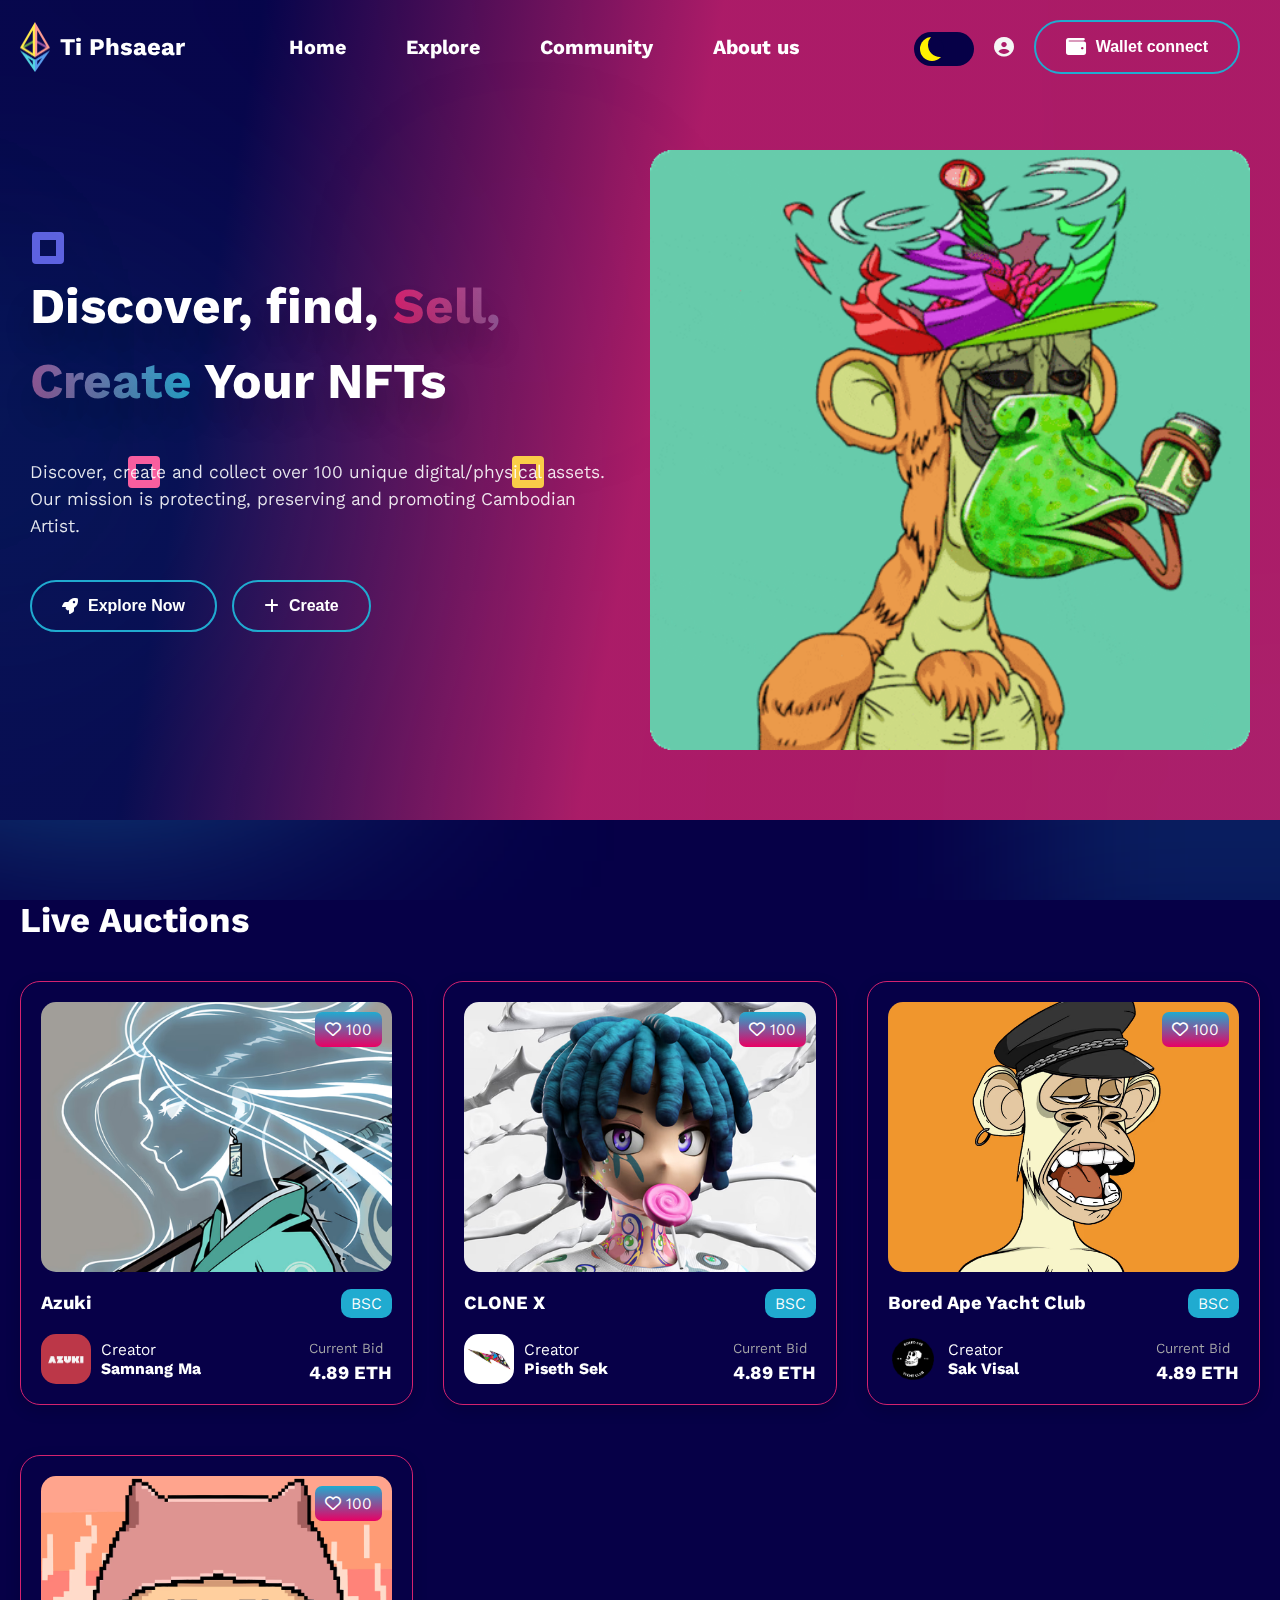
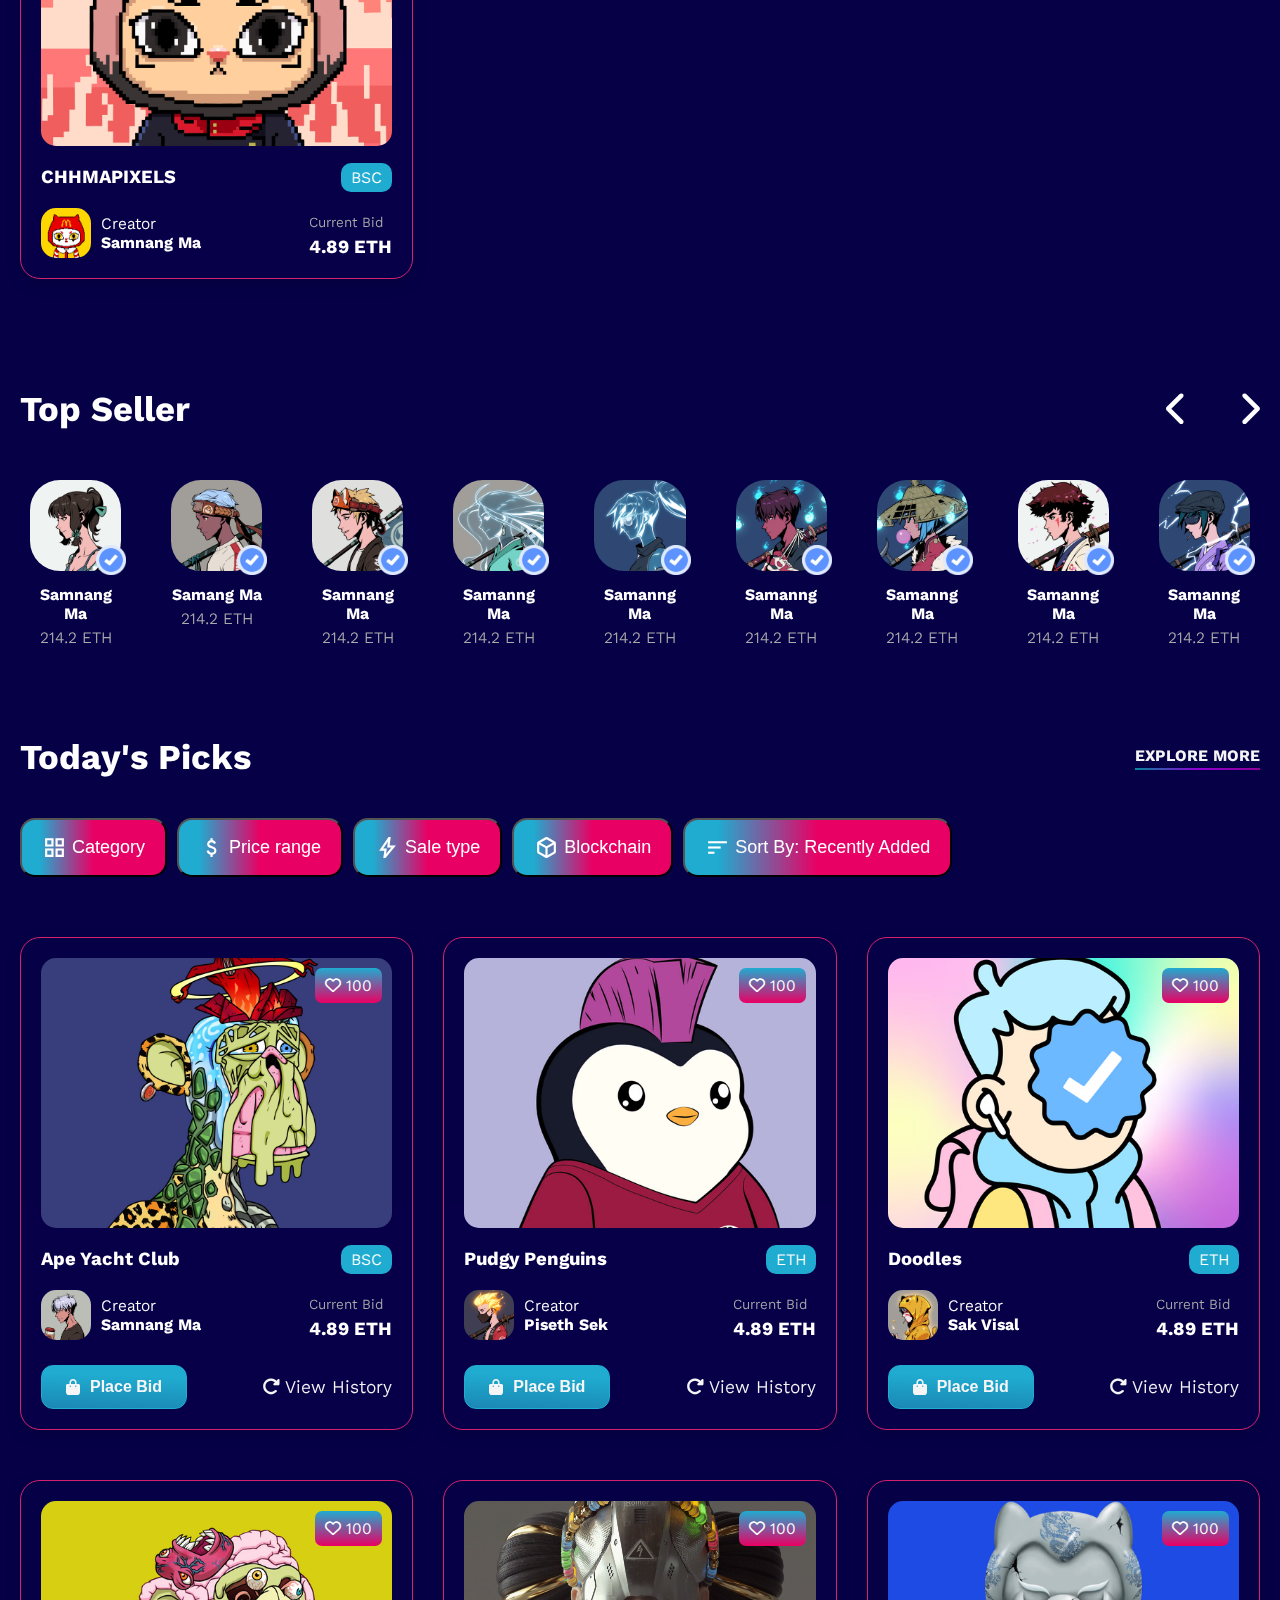
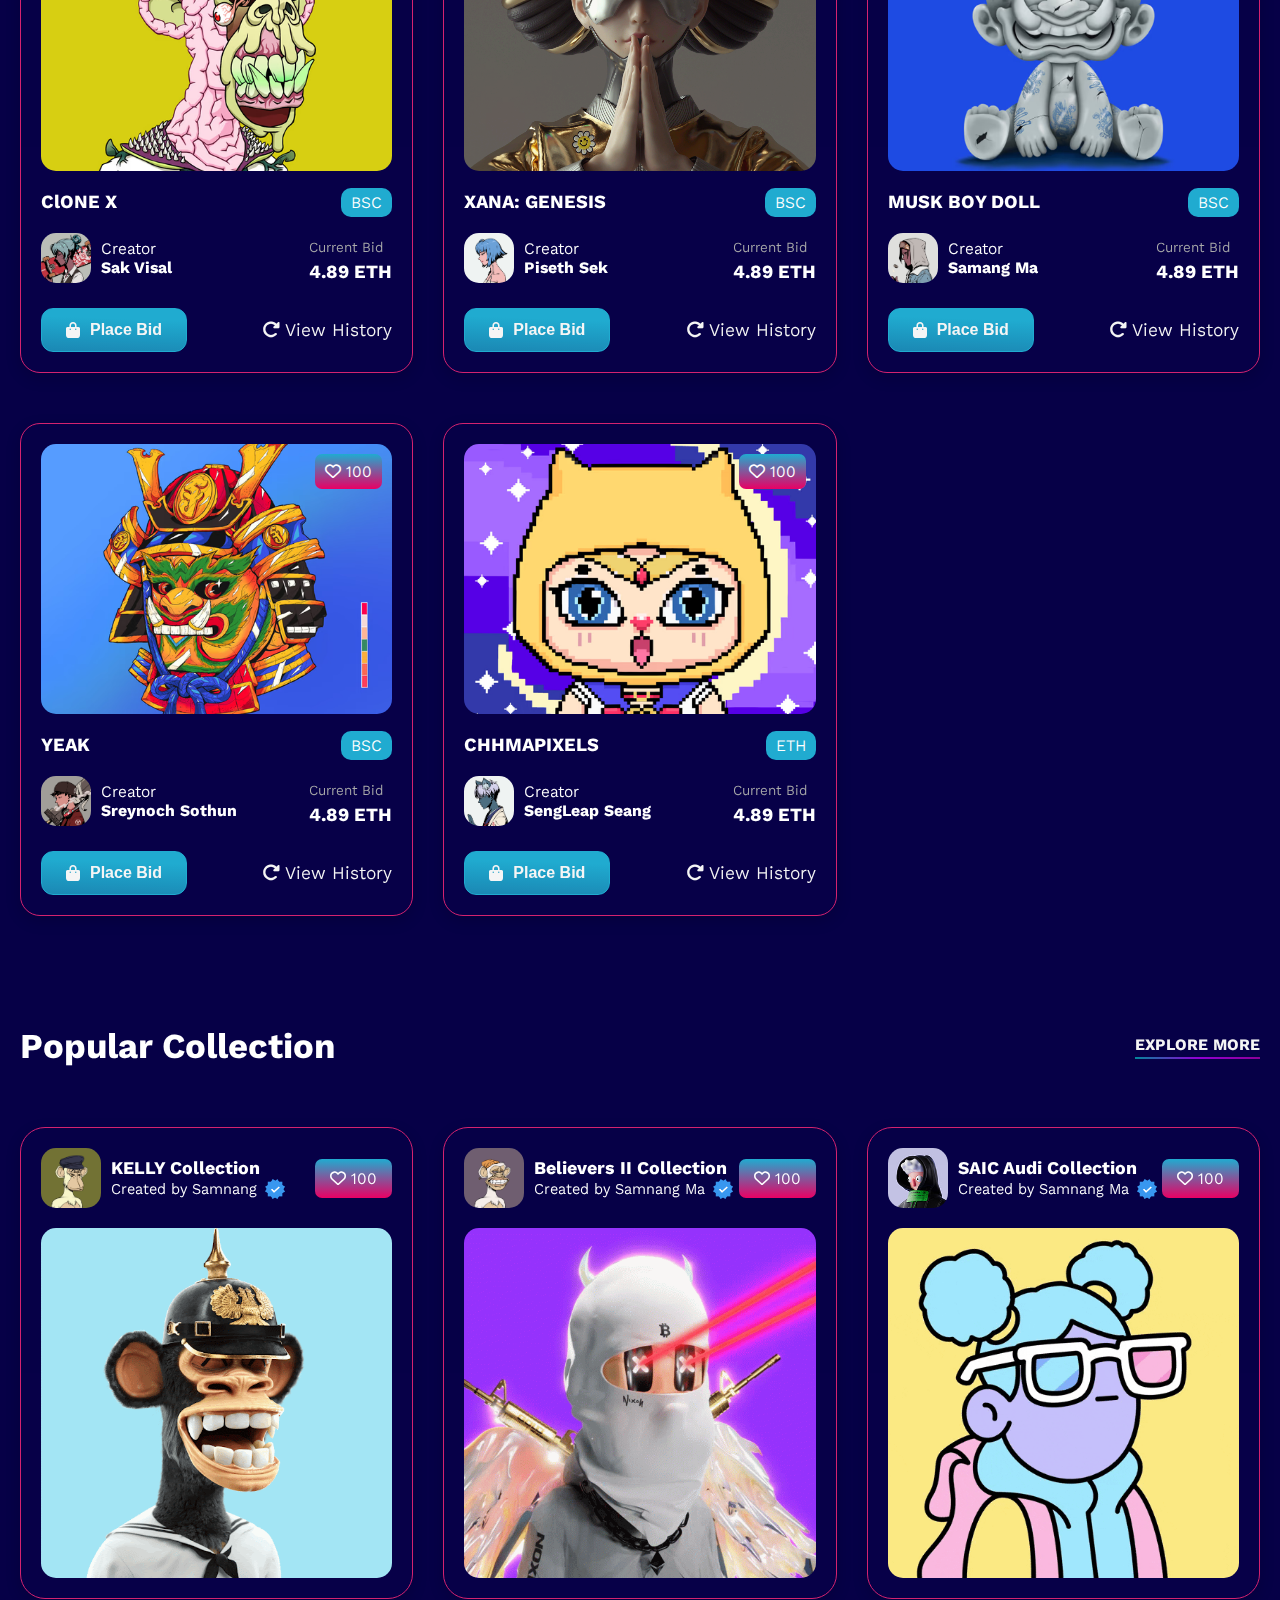
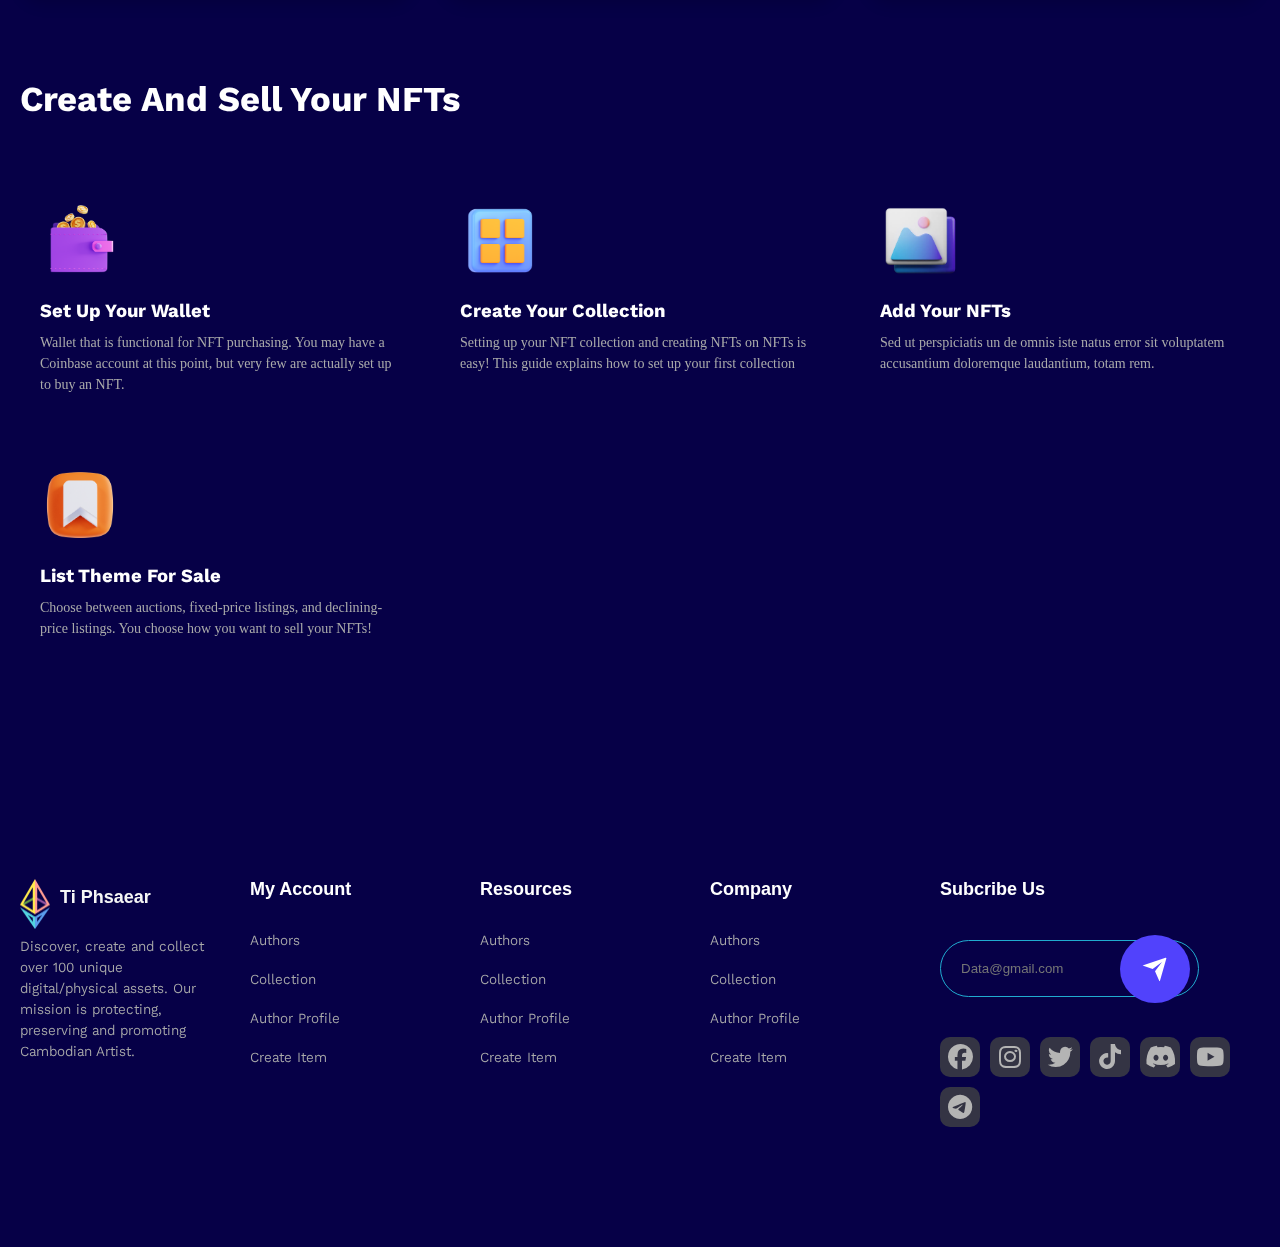
==== index.html @ 05d369ea "Final deploy" ====
<!DOCTYPE html>
<html lang="en">
<head>
   <meta charset="UTF-8">
   <meta http-equiv="X-UA-Compatible" content="IE=edge">
   <meta name="viewport" content="width=device-width, initial-scale=1.0">
   <title>NFT Marketplace collection</title>
   <link rel="stylesheet" href="style.css">
   <link rel="stylesheet" href="https://cdnjs.cloudflare.com/ajax/libs/font-awesome/6.3.0/css/all.min.css">
   <!-- Google icon -->
   <link rel="stylesheet" href="https://fonts.googleapis.com/css2?family=Material+Symbols+Outlined:opsz,wght,FILL,GRAD@20..48,100..700,0..1,-50..200" />
   <link href="https://fonts.googleapis.com/css2?family=Kantumruy+Pro:wght@100;300;400;500;600;700&family=Noto+Serif+Khmer:wght@500;700;800;900&display=swap" rel="stylesheet">
   <!-- !background -->
   <div class="background" id="background">
      <div class="circle"></div>
   </div>

   <!-- !Popup Modal -->
   <div class="modal-bg"></div>
   <div class="modal">
      <form class="form">
         <div class="modal-close">
            <i class="fa-solid fa-xmark"></i>
         </div>
         <span class="form-title">You really like the project</span>
         <span class="sub mb">Register to get full access now </span>
         <input id="file" type="file">
         <input type="text" class="input" placeholder="username">
         <input type="email" class="input" placeholder="email">
         <input type="password" class="input" placeholder="password"> 
         <span  span class="sub">Already have an account ? <a href="./login.html">Sign in</a></span>
         <button class="register-btn">Register</button>
      </form>
   </div>
   <!-- !Profile modal -->
   <div class="modal-bg"></div>
   <div class="profile-modal">
      <div class="p-modal">
         <div class="profile-left">
            <div class="feature-profile">
               <img class="p-modal-img" src="./images/avt-20.jpg" alt="avatar">
            </div>
            <div class="info-profile">
               <p class="profile-title">Author Profile</p>
               <h1>Visal sak</h1>
               <p>Lorem ipsum dolor sit amet consectetur adipisicing elit. Consequatur tempore suscipit rerum similique maiores necessitatibus porro inventore magni culpa voluptatem?</p>
            </div>
         </div>
         <div class="profile-right">
            <button style="padding: 10px 20px; text-align: center; border: 2px solid #aaa; color: #fff; background: transparent; border-radius: 50px;">Follow</button>

            <div class="social-icon">
               <a href="#"><i class="fa-brands fa-facebook"></i></a>
               <a href="#"><i class="fa-brands fa-instagram"></i></a>
               <a href="#"><i class="fa-brands fa-twitter"></i></a>
            </div>
         </div>
      </div>
   </div>
   <!-- Header -->
   <header>
      <div class="navbar">
         <div class="logo">
            <img src="./images/logo.png" alt="">
            <h2>Ti Phsaear</h2>
         </div>

         <ul class="nav-list">
            <li><a href="#">Home</a></li>
            <li><a href="./explore.html">Explore</a></li>
            <li><a href="#">Community</a></li>
            <li><a href="./about/about.html">About us</a></li>
         </ul>

         <div class="nav-right">
            <div class="theme-mode">
               <label class="switch">
                  <input type="checkbox" id="mode">
                  <span class="toggle-slide"></span>
              </label>
            </div>
            <a href="./login.html"><i class="fa-solid fa-circle-user fa-3x"></i></a>
            <!-- <i class="fa-solid fa-circle-user fa-3x"><a href="./login.html"></a></i> -->
            <button onclick="window.location.href = 'wallet connect/walletconnect.html';" class="btn"><i class="fa-solid fa-wallet"></i><span>Wallet connect</span></button>
            
            <div class="mobile-btn">
               <div class="bar"></div>
            </div>
         </div>
      </div>
   </header>
   <!-- Main-header -->
   <div class="main-bg">
      <div class="main-header">
         <div class="header-content">
            <h2>Discover, find, <span>Sell, Create </span> Your NFTs</h2>
            <p>Discover, create and collect over 100 unique digital/physical assets. Our mission is protecting, preserving and promoting Cambodian Artist.</p>
            <h2></h2>
            <div class="cta">
               <a href="./explore.html"><button class="btn header-btn"><i class="fa-solid fa-rocket"></i>Explore Now</button></a>
               <button class="btn header-btn"><i class="fa-solid fa-plus"></i>Create</button>
            </div>
         </div>
         <div class="header-image">
             <!-- <img class="slider-img" src="./img/digital.jpg" alt="khmer art">   -->
             <img class="slider-img" src="./images/Bored.gif" alt="khmer art">  
         </div>

         <div class="floating-bg" style="width: 100%; height: 60vh; position: absolute; top: 200px; z-index: -1; right: 0;">
            <div class="floating square purple" style="top: 2rem; left: 2rem;"></div>
            <div class="floating square pink" style="top: 4rem; right: 24rem;"></div>
            <div class="floating square orange" style="top: 16rem; left: 32rem;"></div>
            <div class="floating square purple" style="bottom: 4rem; right: 2rem;"></div>
            <div class="floating square pink" style="top: 16rem; left: 8rem;"></div>
            <div class="floating square pink" style="top: 4rem; right: 24rem;"></div>
            <div class="floating circle purple" style="top: 12rem; right: 2rem;"></div>
            <div class="floating circle orange" style="top: 8rem; right: 8rem;"></div>
            <div class="floating circle purple" style="top: 8rem; right: 40rem;"></div>
            <div class="floating circle orange" style="top: 4rem; left: 32rem;"></div>
          </div>
      </div>
   </div>

   <div class="container">
      <!-- Hero 1 -->
      <h2 class="title">Live Auctions</h2>
      <section class="card-container slider">
         <div class="card" >
            <div class="card-image">
               <img src="./img/13-img.jpg" alt="">
               <div class="heart-icon">
                  <i class="fa-regular fa-heart"></i>
                  100
               </div>
               <div class="bid">
                  <a class="place-bid">
                     <i class="fa-solid fa-bag-shopping"></i>
                     Place Bid
                  </a>
               </div>
            </div>

            <div class="card-info">
               <div class="card-name">
                  <h3>Azuki</h3>
                  <div class="tag">BSC</div>
               </div>
            </div>

            <div class="card-profile">
               <div class="profile">
                  <div class="p-image">
                     <img src="./img/Azuki.jpg" alt="">
                  </div>
                  <div class="p-name">
                     <p>Creator</p>
                     <h4>Samnang Ma</h4>
                  </div>
               </div>

               <div class="price">
                  <p class="p">Current Bid</p>
                  <h3>4.89 ETH</h3>
               </div>
            </div>
         </div>

         <div class="card">
            <div class="card-image">
               <img src="./img/CLONE1.jpg" alt="">
               <div class="heart-icon">
                        <i class="fa-regular fa-heart"></i>
                  100
               </div>
               <div class="bid">
                  <a class="place-bid">
                     <i class="fa-solid fa-bag-shopping"></i>
                     Place Bid
                  </a>
               </div>
            </div>

            <div class="card-info">
               <div class="card-name">
                  <h3>CLONE X</h3>
                  <div class="tag">BSC</div>
               </div>
            </div>

            <div class="card-profile">
               <div class="profile">
                  <div class="p-image">
                    <img src="./img/CLONE.jpg" alt="">
                  </div>
                  <div class="p-name">
                     <p>Creator</p>
                     <h4>Piseth Sek</h4>
                  </div>
               </div>

               <div class="price">
                  <p class="p">Current Bid</p>
                  <h3>4.89 ETH</h3>
               </div>
            </div>
         </div>

         <div class="card">
            <div class="card-image">
               <img src="./img/BORED1.jpg" alt="">
               <div class="heart-icon">
                        <i class="fa-regular fa-heart"></i>
                  100
               </div>
               <div class="bid">
                  <a class="place-bid">
                     <i class="fa-solid fa-bag-shopping"></i>
                     Place Bid
                  </a>
               </div>
            </div>

            <div class="card-info">
               <div class="card-name">
                  <h3>Bored Ape Yacht Club</h3>
                  <div class="tag">BSC</div>
               </div>
            </div>

            <div class="card-profile">
               <div class="profile">
                  <div class="p-image">
                     <img src="./img/BORED.jpg" alt="">
                  </div>
                  <div class="p-name">
                     <p>Creator</p>
                     <h4>Sak Visal</h4>
                  </div>
               </div>

               <div class="price">
                  <p class="p">Current Bid</p>
                  <h3>4.89 ETH</h3>
               </div>
            </div>
         </div>

         <div class="card">
            <div class="card-image">
               <img src="./img/3-k1.jpg" alt="">
               <div class="heart-icon">
                        <i class="fa-regular fa-heart"></i>
                  100
               </div>
               <div class="bid">
                  <a class="place-bid">
                     <i class="fa-solid fa-bag-shopping"></i>
                     Place Bid
                  </a>
               </div>
            </div>

            <div class="card-info">
               <div class="card-name">
                  <h3>CHHMAPIXELS</h3>
                  <div class="tag">BSC</div>
               </div>
            </div>

            <div class="card-profile">
               <div class="profile">
                  <div class="p-image">
                     <img src="./img/2-k1.jpg" alt="">
                  </div>
                  <div class="p-name">
                     <p>Creator</p>
                     <h4>Samnang Ma</h4>
                  </div>
               </div>

               <div class="price">
                  <p class="p">Current Bid</p>
                  <h3>4.89 ETH</h3>
               </div>
            </div>
         </div>
      </section>

      <!-- Hero 2 -->
      <h2 class="title" style="display: flex; justify-content: space-between; align-items: center;">Top Seller
         <div class="arrow-icon" style="display: flex; gap: 50px;">
            <i class="fa-solid fa-chevron-left" style="cursor: pointer;"></i>
            <i class="fa-solid fa-chevron-right" style="cursor: pointer;"></i>
         </div>
      </h2>

      <section class="hero-2">
         <div class="swipe-wrapper">
            <div class="box">
               <div class="box-image">
                  <img class="profile-image" src="./img/10-img.jpg" alt="">
                  <img class="verify" src="./images/verify-icon.png" alt="">
               </div>
               <h2>Samnang Ma</h2>
               <p>214.2 ETH</p>
            </div>
            <div class="box">
               <div class="box-image">
                  <img class="profile-image" src="./img/11-img.jpg" alt="">
                  <img class="verify" src="./images/verify-icon.png" alt="">
               </div>
               <h2>Samang Ma</h2>
               <p>214.2 ETH</p>
            </div>
            <div class="box">
               <div class="box-image">
                  <img class="profile-image" src="./img/12-img.jpg" alt="">
                  <img class="verify" src="./images/verify-icon.png" alt="">
               </div>
               <h2>Samnang Ma</h2>
               <p>214.2 ETH</p>
            </div>
            <div class="box">
               <div class="box-image">
                  <img class="profile-image" src="./img/13-img.jpg" alt="">
                  <img class="verify" src="./images/verify-icon.png" alt="">
               </div>
               <h2>Samanng Ma</h2>
               <p>214.2 ETH</p>
            </div>
            <div class="box">
               <div class="box-image">
                  <img class="profile-image" src="./img/14-img.jpg" alt="">
                  <img class="verify" src="./images/verify-icon.png" alt="">
               </div>
               <h2>Samanng Ma</h2>
               <p>214.2 ETH</p>
            </div>
            <div class="box">
               <div class="box-image">
                  <img class="profile-image" src="./img/15-img.jpg" alt="">
                  <img class="verify" src="./images/verify-icon.png" alt="">
               </div>
               <h2>Samanng Ma</h2>
               <p>214.2 ETH</p>
            </div>
            <div class="box">
               <div class="box-image">
                  <img class="profile-image" src="./img/16-img.jpg" alt="">
                  <img class="verify" src="./images/verify-icon.png" alt="">
               </div>
               <h2>Samanng Ma</h2>
               <p>214.2 ETH</p>
            </div>
            <div class="box">
               <div class="box-image">
                  <img class="profile-image" src="./img/17-img.jpg" alt="">
                  <img class="verify" src="./images/verify-icon.png" alt="">
               </div>
               <h2>Samanng Ma</h2>
               <p>214.2 ETH</p>
            </div>
            <div class="box">
               <div class="box-image">
                  <img class="profile-image" src="./img/18-img.jpg" alt="">
                  <img class="verify" src="./images/verify-icon.png" alt="">
               </div>
               <h2>Samanng Ma</h2>
               <p>214.2 ETH</p>
            </div>
         </div>
      </section>

      <h2 class="title" style="display: flex; justify-content: space-between; align-items: center;">Today's Picks
         <a href="./explore.html">Explore more</a>
      </h2>

      <section class="section-3">
         <div class="menu-bar">
            <div class="soft">
               <button class="outline-btn">
                  <span class="material-symbols-outlined">grid_view</span>Category
               </button>
               <button class="outline-btn">
                  <span class="material-symbols-outlined">
                     attach_money
                  </span>Price range
               </button>
               <button class="outline-btn">
                  <span class="material-symbols-outlined">
                     bolt
                  </span>Sale type
               </button>
               <button class="outline-btn">
                  <span class="material-symbols-outlined">
                     deployed_code
                  </span>Blockchain
               </button>
               <button class="outline-btn">
                  <span class="material-symbols-outlined">
                     sort
                  </span>Sort By: Recently Added
               </button>
            </div>
         </div>
      </section>

      <!-- Hero 3 -->
      <div class="card-container">
         <div class="card" onclick="window.location='./detials/details.html'">
            <div class="card-image">
               <img src="./img/1-mk.jpg" alt="">
               <div class="heart-icon">
                  <i class="fa-regular fa-heart"></i>
                  100
               </div>
            </div>
            <div class="card-info">
               <div class="card-name">
                  <h3>Ape Yacht Club</h3>
                  <div class="tag">BSC</div>
               </div>
            </div>
            <div class="card-profile">
               <div class="profile">
                  <div class="p-image">
                     <img src="./img/8-img.jpg" alt="">
                  </div>
                  <div class="p-name">
                     <p>Creator</p>
                     <h4>Samnang Ma</h4>
                  </div>
               </div>
               <div class="price">
                  <p class="p">Current Bid</p>
                  <h3>4.89 ETH</h3>
               </div>
            </div>
            <div class="card-bottom">
               <button class="btn card-btn">
                  <i class="fa-solid fa-bag-shopping"></i>
                  Place Bid
               </button>
               <a href="#" class="history-reload"><i class="fa-solid fa-rotate-right"></i>View History</a>
            </div>
         </div></a>

         <div class="card">
            <div class="card-image" onclick="window.location='./detials/details.html'">
               <img src="./img/1-pg.jpg" alt="">
               <div class="heart-icon">
                        <i class="fa-regular fa-heart"></i>
                  100
               </div>
            </div>
            <div class="card-info">
               <div class="card-name">
                  <h3>Pudgy Penguins</h3>
                  <div class="tag">ETH</div>
               </div>
            </div>
            <div class="card-profile">
               <div class="profile">
                  <div class="p-image">
                     <img src="./img/7-img.jpg" alt="">
                  </div>
                  <div class="p-name">
                     <p>Creator</p>
                     <h4>Piseth Sek</h4>
                  </div>
               </div>
               <div class="price">
                  <p class="p">Current Bid</p>
                  <h3>4.89 ETH</h3>
               </div>
            </div>
            <div class="card-bottom">
               <button class="btn card-btn">
                  <i class="fa-solid fa-bag-shopping"></i>
                  Place Bid
               </button>
               <a href="#" class="history-reload"><i class="fa-solid fa-rotate-right"></i>View History</a>
            </div>
         </div>
         
         <div class="card">
            <div class="card-image" onclick="window.location='./detials/details.html'">
               <img src="./img/1-dd.jpg" alt="">
               <div class="heart-icon">
                        <i class="fa-regular fa-heart"></i>
                  100
               </div>
            </div>
            <div class="card-info">
               <div class="card-name">
                  <h3>Doodles</h3>
                  <div class="tag">ETH</div>
               </div>
            </div>
            <div class="card-profile">
               <div class="profile">
                  <div class="p-image">
                     <img src="./img/6-im.jpg" alt="">
                  </div>
                  <div class="p-name">
                     <p>Creator</p>
                     <h4>Sak Visal</h4>
                  </div>
               </div>
               <div class="price">
                  <p class="p">Current Bid</p>
                  <h3>4.89 ETH</h3>
               </div>
            </div>
            <div class="card-bottom">
               <button class="btn card-btn">
                  <i class="fa-solid fa-bag-shopping"></i>
                  Place Bid
               </button>
               <a href="#" class="history-reload"><i class="fa-solid fa-rotate-right"></i>View History</a>
            </div>
         </div>
         <div class="card">
            <div class="card-image" onclick="window.location='./detials/details.html'">
               <img src="./img/nk.webp" alt="">
               <div class="heart-icon">
                        <i class="fa-regular fa-heart"></i>
                  100
               </div>
            </div>
            <div class="card-info">
               <div class="card-name">
                  <h3>ClONE X</h3>
                  <div class="tag">BSC</div>
               </div>
            </div>
            <div class="card-profile">
               <div class="profile">
                  <div class="p-image">
                     <img src="./img/5-img.jpg" alt="">
                  </div>
                  <div class="p-name">
                     <p>Creator</p>
                     <h4>Sak Visal</h4>
                  </div>
               </div>
               <div class="price">
                  <p class="p">Current Bid</p>
                  <h3>4.89 ETH</h3>
               </div>
            </div>
            <div class="card-bottom">
               <button class="btn card-btn">
                  <i class="fa-solid fa-bag-shopping"></i>
                  Place Bid
               </button>
               <a href="#" class="history-reload"><i class="fa-solid fa-rotate-right"></i>View History</a>
            </div>
         </div>
         <div class="card">
            <div class="card-image" onclick="window.location='./detials/details.html'">
               <img src="./img/1-ca.png" alt="">
               <div class="heart-icon">
                        <i class="fa-regular fa-heart"></i>
                  100
               </div>
            </div>
            <div class="card-info">
               <div class="card-name">
                  <h3>XANA: GENESIS</h3>
                  <div class="tag">BSC</div>
               </div>
            </div>
            <div class="card-profile">
               <div class="profile">
                  <div class="p-image">
                     <img src="./img/3-img.jpg" alt="">
                  </div>
                  <div class="p-name">
                     <p>Creator</p>
                     <h4>Piseth Sek</h4>
                  </div>
               </div>
               <div class="price">
                  <p class="p">Current Bid</p>
                  <h3>4.89 ETH</h3>
               </div>
            </div>
            <div class="card-bottom">
               <button class="btn card-btn">
                  <i class="fa-solid fa-bag-shopping"></i>
                  Place Bid
               </button>
               <a href="#" class="history-reload"><i class="fa-solid fa-rotate-right"></i>View History</a>
            </div>
         </div>
         <div class="card">
            <div class="card-image" onclick="window.location='./detials/details.html'">
               <img src="./img/1-k1.jpg" alt="">
               <div class="heart-icon">
                        <i class="fa-regular fa-heart"></i>
                  100
               </div>
            </div>
            <div class="card-info">
               <div class="card-name">
                  <h3>MUSK BOY DOLL</h3>
                  <div class="tag">BSC</div>
               </div>
            </div>
            <div class="card-profile">
               <div class="profile">
                  <div class="p-image">
                     <img src="./img/1-img.png" alt="">
                  </div>
                  <div class="p-name">
                     <p>Creator</p>
                     <h4>Samang Ma</h4>
                  </div>
               </div>
               <div class="price">
                  <p class="p">Current Bid</p>
                  <h3>4.89 ETH</h3>
               </div>
            </div>
            <div class="card-bottom">
               <button class="btn card-btn">
                  <i class="fa-solid fa-bag-shopping"></i>
                  Place Bid
               </button>
               <a href="#" class="history-reload"><i class="fa-solid fa-rotate-right"></i>View History</a>
            </div>
         </div>
         <div class="card">
            <div class="card-image" onclick="window.location='./detials/details.html'">
               <img src="./img/1-yk.jpg" alt="">
               <div class="heart-icon">
                        <i class="fa-regular fa-heart"></i>
                  100
               </div>
            </div>
            <div class="card-info">
               <div class="card-name">
                  <h3>YEAK</h3>
                  <div class="tag">BSC</div>
               </div>
            </div>
            <div class="card-profile">
               <div class="profile">
                  <div class="p-image">
                     <img src="./img/4-img.jpg" alt="">
                  </div>
                  <div class="p-name">
                     <p>Creator</p>
                     <h4>Sreynoch Sothun</h4>
                  </div>
               </div>
               <div class="price">
                  <p class="p">Current Bid</p>
                  <h3>4.89 ETH</h3>
               </div>
            </div>
            <div class="card-bottom">
               <button class="btn card-btn">
                  <i class="fa-solid fa-bag-shopping"></i>
                  Place Bid
               </button>
               <a href="#" class="history-reload"><i class="fa-solid fa-rotate-right"></i>View History</a>
            </div>
         </div>
         <div class="card">
            <div class="card-image" onclick="window.location='./detials/details.html'">
               <img src="./img/1.ch.jpg" alt="">
               <div class="heart-icon">
                        <i class="fa-regular fa-heart"></i>
                  100
               </div>
            </div>
            <div class="card-info">
               <div class="card-name">
                  <h3>CHHMAPIXELS</h3>
                  <div class="tag">ETH</div>
               </div>
            </div>
            <div class="card-profile">
               <div class="profile">
                  <div class="p-image">
                     <img src="./img/9-img.jpg" alt="">
                  </div>
                  <div class="p-name">
                     <p>Creator</p>
                     <h4>SengLeap Seang</h4>
                  </div>
               </div>
               <div class="price">
                  <p class="p">Current Bid</p>
                  <h3>4.89 ETH</h3>
               </div>
            </div>
            <div class="card-bottom">
               <button class="btn card-btn">
                  <i class="fa-solid fa-bag-shopping"></i>
                  Place Bid
               </button>
               <a href="#" class="history-reload"><i class="fa-solid fa-rotate-right"></i>View History</a>
            </div>
         </div>
      </div>

      <h2 class="title" style="display: flex; justify-content: space-between; align-items: center;">Popular Collection
         <a href="./explore.html">Explore more</a>
      </h2>

      <!-- Hero 4 -->
         <div class="sc-swipper-wrapper">
            <div class="sc-card">
               <div class="card-profile">
                  <div class="profile">
                     <div class="p-image" style="width: 60px; height: 60px;">
                        <img src="./img/5-as.jpg" alt="">
                     </div>
                     <div class="p-name" style="font-size: 18px; font-family: 'Kantumruy Pro';">
                        <h4 style="font-family: 'Kantumruy Pro'; display: flex; align-items: center;">KELLY Collection </h4>
                        <p style="font-size: 15px; display: flex; align-items: center;">Created by Samnang<img style="width: 20px; margin-left: 8px;" src="./images/ig-verify-icon.png" alt=""></p>
                     </div>
                  </div>
   
                  <div class="sc-heart" style="padding: 10px 15px;  background: linear-gradient(180deg, #20ABD0 0%, #E90064 100%);
                  border-radius: 7px; cursor: pointer;">
                     <i class="fa-regular fa-heart"></i>
                     100
                  </div>
               </div>

               <div class="card-image">
                  <img src="./images/unnamed.gif" alt="">
               </div>
            </div>

            <div class="sc-card">
               <div class="card-profile">
                  <div class="profile">
                     <div class="p-image" style="width: 60px; height: 60px;">
                        <img src="./img/6-as.jpg" alt="">
                     </div>
                     <div class="p-name" style="font-size: 18px; font-family: 'Kantumruy Pro';">
                        <h4 style="font-family: 'Kantumruy Pro'; display: flex; align-items: center;">Believers II Collection </h4>
                        <p style="font-size: 15px; display: flex; align-items: center;">Created by Samnang Ma<img style="width: 20px; margin-left: 8px;" src="./images/ig-verify-icon.png" alt=""></p>
                     </div>
                  </div>
   
                  <div class="sc-heart" style="padding: 10px 15px;background: linear-gradient(180deg, #20ABD0 0%, #E90064 100%);
                  border-radius: 7px; cursor: pointer;">
                     <i class="fa-regular fa-heart"></i>
                     100
                  </div>
               </div>

               <div class="card-image">
                  <img src="./images/Crookz.gif" alt="">
               </div>
            </div>

            <div class="sc-card">
               <div class="card-profile">
                  <div class="profile">
                     <div class="p-image" style="width: 60px; height: 60px;">
                        <img src="./img/4-as.jpg" alt="">
                     </div>
                     <div class="p-name" style="font-size: 18px; font-family: 'Kantumruy Pro';">
                        <h4 style="font-family:'Kantumruy Pro'; display: flex; align-items: center;">SAIC Audi Collection </h4>
                        <p style="font-size: 15px; display: flex; align-items: center;">Created by Samnang Ma<img style="width: 20px; margin-left: 8px;" src="./images/ig-verify-icon.png" alt=""></p>
                     </div>
                  </div>
   
                  <div class="sc-heart" style="padding: 10px 15px; background: linear-gradient(180deg, #20ABD0 0%, #E90064 100%);
                  border-radius: 7px; cursor: pointer;">
                     <i class="fa-regular fa-heart"></i>
                     100
                  </div>
               </div>

               <div class="card-image">
                  <img src="./images/Doodles.gif" alt="">
               </div>
            </div>
         </div>

               
      <!-- hero 5 -->
      <h2 class="title">Create And Sell Your NFTs</h2>
      <div class="box-icon">
         <div class="box-wrapper">
            <div class="box-inner">
               <div class="icon-image">
                  <img src="./images/3d-wallet-icon.webp" alt="">
               </div>
               <div class="icon-details">
                  <h3>Set Up Your Wallet</h3>
                  <p>Wallet that is functional for NFT purchasing. You may have a Coinbase account at this point, but very few are actually set up to buy an NFT.</p>
               </div>
            </div>

            <div class="box-inner">
               <div class="icon-image">
                  <img src="./images/3d-grid-icon.avif" alt="">
               </div>
               <div class="icon-details">
                  <h3>Create Your Collection</h3>
                  <p>Setting up your NFT collection and creating NFTs on NFTs is easy! This guide explains how to set up your first collection</p>
               </div>
            </div>

            <div class="box-inner">
               <div class="icon-image">
                  <img src="./images/3d-photo-icon.avif" alt="">
               </div>
               <div class="icon-details">
                  <h3>Add Your NFTs</h3>
                  <p>Sed ut perspiciatis un de omnis iste natus error sit voluptatem accusantium doloremque laudantium, totam rem.</p>
               </div>
            </div>

            <div class="box-inner">
               <div class="icon-image">
                  <img src="./images/3d-save-icon.webp" alt="">
               </div>
               <div class="icon-details">
                  <h3>List Theme For Sale</h3>
                  <p>Choose between auctions, fixed-price listings, and declining-price listings. You choose how you want to sell your NFTs!</p>
               </div>
            </div>
         </div>
      </div>
      </div>

 
   <!-- Footer -->
   <footer class="footer-container">
      <div class="footer-wrapper">
         <div class="footer-box footer-logo">
            <div class="logo" >
               <a href="./index.html"><img src="./images/logo.png" alt=""></a>
               <a href="./index.html"><h2>Ti Phsaear</h2></a>
            </div>
            <p>Discover, create and collect over 100 unique digital/physical assets. Our mission is protecting, preserving and promoting Cambodian Artist.</p>
         </div>
         <ul class="footer-box">
            <h2>My Account</h2>
            <li><a href="#">Authors</a></li>
            <li><a href="#">Collection</a></li>
            <li><a href="#">Author Profile</a></li>
            <li><a href="#">Create Item</a></li>
         </ul>
         <ul class="footer-box">
            <h2>Resources</h2>
            <li><a href="#">Authors</a></li>
            <li><a href="#">Collection</a></li>
            <li><a href="#">Author Profile</a></li>
            <li><a href="#">Create Item</a></li>
         </ul>
         <ul class="footer-box">
            <h2>Company</h2>
            <li><a href="#">Authors</a></li>
            <li><a href="#">Collection</a></li>
            <li><a href="#">Author Profile</a></li>
            <li><a href="#">Create Item</a></li>
         </ul>
         <div class="footer-box">
            <h2>Subcribe Us</h2>
            <div class="input-box">
               <input type="email" placeholder="Data@gmail.com">
               <!-- <div class="send-icon">
                  <i class="fa-solid fa-arrow-right"></i>
               </div> -->
               <button>
                  <div class="svg-wrapper-1">
                    <div class="svg-wrapper">
                      <svg height="28" width="30" viewBox="0 0 24 24" xmlns="http://www.w3.org/2000/svg">
                        <path d="M0 0h24v24H0z" fill="none"></path>
                        <path d="M1.946 9.315c-.522-.174-.527-.455.01-.634l19.087-6.362c.529-.176.832.12.684.638l-5.454 19.086c-.15.529-.455.547-.679.045L12 14l6-8-8 6-8.054-2.685z" fill="currentColor"></path>
                      </svg>
                    </div>
                  </div>
               </button>
            </div>
            <div class="social-media">
               <a target="#" href="#"><i class="fa-brands fa-facebook"></i></a>
               <a href="#"><i class="fa-brands fa-instagram"></i></a>
               <a href="#"><i class="fa-brands fa-twitter"></i></a>
               <a href="#"><i class="fa-brands fa-tiktok"></i></a>
               <a href="#"><i class="fa-brands fa-discord"></i></a>
               <a href="#"><i class="fa-brands fa-youtube"></i></a>
               <a href="#"><i class="fa-brands fa-telegram"></i></a>
            </div>
         </div>
      </div>
   </footer>


   <script src="main.js"></script>
</body>
</html>
---- style.css ----
@import url('https://fonts.googleapis.com/css2?family=Kantumruy+Pro:wght@100;300;400;500;600;700&family=Noto+Serif+Khmer:wght@500;700;800;900&display=swap');
*::after, *::before, *{
   padding: 0;
   margin: 0;
   box-sizing: border-box;
   scroll-behavior: smooth;
}

:root {
   --primary-color: #343444;
   --primary-color2: #fff;
   --primary-color3:#20ABD0;
   --primary-color4: #EBEBEB;
   --primary-color5: #030303;
   --primary-color6: #ffffff;
   --primary-color7: #353542;
   --bg-section: #060047;
   --bg-section2: #14141F;
   --primary-color8: rgba(255, 255, 255, 0.9);;
   --primary-color9: #fff;

   --card-color: #353542;

   --normal-btn-hover-bg: #fff;
   --normal-btn-hover:  #20ABD0;
   --normal-btn: #fff;
   --outline-btn: transparent;
   --outline-btn-border: #fff;
   --outline-btn-hover: transparent;

   --main-header-btn: #20ABD0;
   /* --main-header: transparent; */
   --main-header: linear-gradient(280.11deg, rgba(212, 34, 111, 0.8) 49.16%, rgba(6, 0, 71, 0.8) 81.5%);

   --header-bg-sticky:#060047;
   
   --soft-bg: transparent;
}

.light-mode {
   --primary-color: #ff5f5;
   --primary-color2: #000;
   --bg-section: #F5F5F5;
   --primary-color4: #000;
   --primary-color5: #f5f5f5;
   --primary-color6: #000000;
   --primary-color7: #aaa;
   --primary-color9: #fff;

   --card-color: #f5f5f5;

   --normal-btn-hover-bg: #20ABD0;
   --normal-btn-hover: #fff;
   --normal-btn: #20ABD0;
   --outline-btn: #363636;
   --outline-btn-border: #363636;
   --outline-btn-hover: #20ABD0;

   --main-header-btn: #fff;
    --main-header: #20ABD0; 
   /* --main-header: linear-gradient(45deg, #2e277d, #6e18a7); */
   --header-bg-sticky: #20ABD0;
   --header-bg: linear-gradient(45deg, #2e277d, #6e18a7);
   --soft-bg: #838383; 
}

body {
   width: 100%;
   height: auto;
   background: var(--bg-section);
   font-family: 'Kantumruy Pro', sans-serif;
   color: var(--primary-color2);
}

body::-webkit-scrollbar {
   width: 1em;
}
  
body::-webkit-scrollbar-track {
   box-shadow: inset 0 0 6px #060047;
}
  
body::-webkit-scrollbar-thumb {
   background-color: #262626;
   outline: 1px solid #111; 
}

a {
   /* color: var(--primary-color2); */
   color: whitesmoke;
   text-decoration: none;
}

img {
   width: 100%;
   object-fit: cover;
}

ul {
   list-style: none;
}

/* !Background */

.background {
   position: fixed;
   top: 0;
   background-attachment: fixed;
   width: 100%;
   height: 100vh;
   margin: 0 auto;
   overflow-y: auto;
   overflow-x: hidden;
   background-color: #060047;
   z-index: -1;
}
.circle {
   position: absolute;
   width: 400px;
   height: 500px;
   left: -100px;
   bottom: 20%; 
   filter: blur(150px);
   background-color: #20ABD0;
}
.background::before {
   content: "";
   position: absolute;
   width: 123px;
   height: 123px;
   left: 60%;
   top: 138px; 
   filter: blur(100px);
   background-color: #fc37ff66;
}
.background::after {
   content: "";
   position: absolute;
   width: 423px;
   height: 423px;
   left: 80%;
   top: 550px;
   background-color: #18b3de2b;
   filter: blur(80px);
}

/* !Switch (light mode / dark mode) */

.theme-mode {
   position: relative;
   right: 0;
   width: 70px;
   height: 30px;
}

.switch {
   position: absolute;
   right: 0;
   font-size: 17px;
   display: inline-block;
   width: 3.5em;
   height: 2em;
}
 
.switch input {
   opacity: 0;
   width: 0;
   height: 0;
}
 
/* The slider */
.toggle-slide {
   --background:#060047;
   position: absolute;
   cursor: pointer;
   top: 0;
   left: 0;
   right: 0;
   bottom: 0;
   background-color: var(--background);
   border-radius: 30px;
}
 
.toggle-slide:before {
   position: absolute;
   content: "";
   height: 1.4em;
   width: 1.4em;
   border-radius: 50%;
   left: 10%;
   bottom: 15%;
   box-shadow: inset 8px -4px 0px 0px #fff000;
   background: var(--background);
}
 
input:checked + .toggle-slide {
   background-color: #fff;
}
 
input:checked + .toggle-slide:before {
   transform: translateX(100%);
   box-shadow: inset 15px -4px 0px 15px #fff000;
}

/* !Modal */

.modal-bg {
   position: fixed;
   top: 0;
   z-index: 100;
   width: 100%;
   height: 100vh;
   background: #0000007f;
   opacity: 0;
   pointer-events: none;
}

.modal-bg-active {
   opacity: 1;
   pointer-events: auto;
}

.modal {
   position: fixed;
   top: 50%;
   left: 50%;
   z-index: 1000;
   transform: translate(-50%, -50%);
   visibility: hidden;
}

.modal-active {
   visibility: visible;
}

.modal-close {
   position: absolute;
   right: 10px;
   top: 10px;
   cursor: pointer;
   background: #14141F;
   width: 30px;
   height: 30px;
   display: flex;
   align-items: center;
   justify-content: center;
   border-radius: 50%;
   transition: .25s;
   color: #fff;
}

.modal-close:hover {
   background: #5142FC;
}

.modal-close i {
   font-size: 20px;
}

.form {
   position: relative;
   display: flex;
   flex-direction: column;
   gap: 30px;
   padding: 60px 30px 30px;
   box-shadow: rgba(0, 0, 0, 0.4) 0px 30px 90px;
   background-color: #060047;
   border: 2px solid #20ABD0;
   border-radius: 20px;
   transform: translateY(-200px);
   opacity: 0;
   pointer-events: none;
   transition: .4s;
}

.form-active {
   transform: translateY(0px);
   opacity: 1;
   pointer-events: auto;
}

 
.form-title {
   color: #fff;
   font-weight: bold;
   text-align: center;
   font-size: 20px;
}
 
.sub {
   text-align: center;
   color: #7A798A;
   font-size: 14px;
   width: 100%;
}
 
.sub.mb {
   margin-bottom: 1px;
}
 
.sub a {
   color: blue;
   font-weight: bold;
}
 
.avatar {
   height: 50px;
   width: 50px;
   background: #5142FC;
   border-radius: 50%;
   padding: 6px;
   cursor: pointer;
   box-shadow: 12.5px 12.5px 10px rgba(0, 0, 0, 0.015),100px 100px 80px rgba(0, 0, 0, 0.03);
}
 
.form .input {
   border: none;
   outline: none;
   width: 400px;
   padding: 16px 10px;
   background: transparent;
   border: 1px solid #7A798A;
   color: #fff;
   border-radius: 10px;
   box-shadow: 12.5px 12.5px 10px rgba(0, 0, 0, 0.015),100px 100px 80px rgba(0, 0, 0, 0.03);
}

.register-btn {
   text-align: center;
   font-weight: bold;
   font-size: 20px;
   background: #20ABD0;
   color: #fff;
   padding: 10px;
   outline: none;
   border: 2px solid #5142FC;
   border-radius: 50px;
   cursor: pointer;
   transition: .3s ease-in-out;
}

.register-btn:hover {
   background: transparent;
   border: 2px solid #20ABD0;
}
 
.input:focus {
   border: 1px solid rgb(23, 111, 211);
 }
 
#file {
   display: none;
}

/* !Modal profile */

.profile-modal {
   position: fixed;
   top: 50%;
   left: 50%;
   z-index: 1000;
   transform: translate(-50%, -50%);
   opacity: 0;
   pointer-events: none;
   transition: .3s;
}

.profile-modal-active {
   opacity: 1;
   pointer-events: auto;
}

.p-modal {
   padding: 50px 30px;
   background: url(./images/header-background\ \(2\).jpg);
   border-radius: 20px;
   display: flex;
   align-items: center;
   justify-content: space-between;
   gap: 10px;
}

.profile-left {
   display: flex;
   align-items: center;
}

.feature-profile {
   width: 300px;
   height: 100px;
   border-radius: 20px;
   margin: 20px;
   overflow: hidden;
}

.feature-profile img {
   width: 100%;
   height: 100%;
}

.info-profile {
   font-size: 14px;
}

.info-profile h1 {
   margin: 5px 0;
}

.info-profile .profile-title {
   color: #fff;
   font-size: 18px;
}

.info-profile p {
   color: #aaa;
}

.social-icon {
   margin-top: 20px;
   display: flex;
   align-items: center;
   gap: 10px;
}

.social-icon i {
   font-size: 20px;
}

/* Header */

.navbar, .main-header, .container, .footer-wrapper {
   padding: 20px 20px;
   margin: 0 auto;
   max-width: 1500px;
   height: auto;
}

header {
   position: relative;
   width: 100%;
   top: 0;
   right: 0;
   z-index: 1001;
   position: fixed;

}

header.sticky {
   top: 0;
   left: 0;
   z-index: 1001;
   background: var(--header-bg-sticky);
   box-shadow: rgba(14, 30, 37, 0.12) 0px 2px 4px 0px, rgba(14, 30, 37, 0.32) 0px 2px 16px 0px;
}

.navbar {
   background: transparent;
   display: flex;
   align-items: center;
   justify-content: space-between;
}

.logo {
   display: flex;
   align-items: center;
   color: #fff;
   cursor: pointer;
}

.logo img {
   margin-right: 10px;
   width: 30px;
}

.nav-list {
   display: flex;
   align-items: center;
}

.nav-list li {
   margin: 0 30px;
}

.nav-list a {
   padding: 30px 0;
   font-size: 20px;
   font-weight: bold;
   display: inline;
   color: #fff;
   transition: .2s ease-in
}

.nav-list a:hover {
   color: #5142FC;
}

.nav-right {
   position: relative;
   display: flex;
   align-items: center;
   gap: 20px;
}

.nav-right i {
   font-size: 20px;
}

.nav-right .btn {
   border: 2px solid var(--main-header-btn);
   color: #fff;
}

.fa-magnifying-glass {
   color: #fff;
}

.cta button {
   border: 2px solid var(--main-header-btn);
   color: #fff;
}

.btn {
   padding: 15px 30px;
   border: 1px solid  #20ABD0;
   font-weight: bold;
   font-size: 16px;
   display: flex;
   align-items: center;
   text-align: center;
   background: transparent;
   /* color: var(--normal-btn); */
   color: whitesmoke;
   border-radius: 30px;
   cursor: pointer;
   transition: .3s ease-in-out;
}

.btn:hover {
   background: var(--normal-btn-hover-bg);
   color: var(--normal-btn-hover);
   border: 1px solid var(--normal-btn-hover-bg);
}

.btn i {
   margin-right: 10px;
}
/* Main header */
.main-bg {
   position: relative;
   width: 100%;
   height: 60vh;
   height: auto;
   /* background: url(./images/header-background.jpg) no-repeat center center/cover; */
   background: var(--main-header);
   /* background: linear-gradient(280.11deg, rgba(212, 34, 111, 0.8) 49.16%, rgba(6, 0, 71, 0.8) 81.5%); */
   backdrop-filter: blur(155px);
}

/* .main-bg::before {
   position: absolute;
   content: '';
   width: 100%;
   height: 100%;
   left: 0;
   top: 0;
   background: linear-gradient(to right, #000000c1, #000814e1);
} */

.main-header {
   position: relative;
   z-index: 1;
   padding-top: 100px;
   width: 100%;
   display: flex;
   align-items: center;
   justify-content: space-around;
}

.header-content {
   width: 600px;
   padding: 20px 0;
   line-height: 1.5;
   font-family: 'Kantumruy Pro', sans-serif;
}

.header-content h2 {
   color: #fff;
   font-size: 50px;
   text-shadow: rgba(0, 0, 0, 0.2) 0px 20px 30px;;
}

.header-content span {
   color: #20ABD0;
   -webkit-text-fill-color: transparent;
   background-image: linear-gradient(to left, var(--primary-color3), #D4226F);
   -webkit-background-clip: text;

}

.header-content p {
   color: var(--primary-color8);
   margin: 40px 0;
   font-size: 18px;
}

.cta {
   display: flex;
   align-items: center;
   gap: 15px;
}

.header-image {
   width: 600px;
   height: 700px;
}

.header-image img {
   width: 100%;
   height: 100%;
   object-fit: contain;
}

.floating {
   animation-duration: 3s;
   animation-iteration-count: infinite;
   animation-timing-function: ease-in-out;
   border: 0.5rem solid #F5F5F5;
   height: 2rem;
   width: 2rem;
   position: absolute;
}
 
.floating.circle {
   animation-name: floating-circle;
   border-radius: 50%;
}
 
.floating.square {
   animation-name: floating-square;
   border-radius: .25rem;
}
 
.orange {
   border-color: #facd49;
}
 
.pink {
   border-color: #f85e9f;
}
 
.purple {
   border-color: #5F64E1;
}
 
@keyframes floating-circle {
   from {
     transform: translate(0, 8px) scale(1,1.1);
   }
   65% {
     transform: translate(0, 0px) scale(1.1,1);
   }
   to {
     transform: translate(0, 8px) scale(1,1.1);
   }
}
 
@keyframes floating-square {
   from {
     transform: translate(0, 0px) rotate(-45deg);
   }
   65% {
     transform: translate(0, 8px) rotate(-55deg);
   }
   to {
     transform: translate(0, -0px) rotate(-45deg);
   }
}
 

/* Title */
.title {
   width: 100%;
   margin-top: 60px;
   margin-bottom: 40px;
   font-size: 35px;
}

/* Hero 1 */
.card-container {
   width: 100%;
   display: grid;
   /* grid-template-columns: repeat(4, 1fr); */
   grid-template-columns:  repeat(auto-fit, minmax(310px, 1fr) );
   gap: 30px;
   row-gap: 50px;
   padding-bottom: 50px;
}

.card {
   padding: 20px;
   /* background: rgba(8, 4, 50, 0.7); */
   /* border: 1px solid whitesmoke; */
   border: 1px solid #D4226F;
   backdrop-filter: blur(150px);
   border-radius: 20px;
   box-shadow: rgba(0, 0, 0, 0.15) 0px 5px 15px 0px;
   transition: all .4s;
}

.card:hover {
   transform: translateY(-8px);
}

.card:hover .bid {
   visibility: visible;
   transform: translateY(0px);
   opacity: 1;
}

.card:hover .card-image img {
   transform: scale(1.05);
}

.card-image {
   position: relative;
   border-radius: 15px;
   overflow: hidden;
   height: 260px;
}

.heart-icon {
   position: absolute;
   top: 10px;
   right: 10px;
   padding: 8px 10px;
   background:  linear-gradient(180deg, #20ABD0 0%, #E90064 100%);
   border-radius: 7px;
   cursor: pointer;
   color: #fff;
   backdrop-filter: blur(5px);
}

.bid {
   position: absolute;
   width: 100%;
   height: 100%;
   display: flex;
   align-items: center;
   justify-content: center;
   left: 0;
   top: 0;
   opacity: 0;
   transform: translateY(20px);
   transition: all .2s ease-out;
   visibility: hidden;
   cursor: pointer;
}

.place-bid {
   padding: 10px 20px;
   border-radius: 50px;
   background: #fff;
   color: #000;
   display: flex;
   align-items: center;
   justify-content: center;
   font-weight: bold;
   transition: .3s ease-in-out;
}

.place-bid:hover {
   color: #fff;
   background: #20ABD0;
}

.place-bid:hover i {
   color: #fff;
}

.place-bid i {
   font-size: 20px;
   margin-right: 10px;
   color: #20ABD0;
   transition: .3s ease-in-out;
}

.card-image {
   height: 270px;
}

.card-image img {
   width: 100%;
   height: 100%;
   object-fit: cover;
   transition: .4s ease-in-out;
}

.card-info {
   margin: 15px 0;
}

.card-name {
   display: flex;
   justify-content: space-between;
   align-items: center;
}

.card-name h3 {
   padding: 5px 0;
   width: 200px;
   white-space: nowrap;
   overflow: hidden;
   text-overflow: ellipsis;
}

.card-name h3:hover {
   color: var(--primary-color3);
   cursor: pointer;
}

.card-name h3, .profile h4 {
   transition: .3s ease-in-out;
}

.profile h4:hover {
   cursor: pointer;
   color: var(--primary-color3);
}


.tag {
   padding: 5px 10px;
   background: var(--primary-color3);
   border-radius: 10px;
   color: #fff;
}

.card-profile {
   display: flex;
   align-items: center;
   justify-content: space-between;
}

.profile {
   display: flex;
   align-items: center;
   gap: 10px;
   font-size: 16px;
}

.p {
   color: #aaa;
   margin: 5px 0;
   font-size: 14px;
}

.p-image {
   width: 50px;
   height: 50px;
   overflow: hidden;
   border-radius: 15px;

}

.p-image img {
   width: 100%;
   height: 100%;
   object-fit: cover;
}

/* Hero 2 */

.hero-2 {
   width: 100%;
   height: auto;
   padding-bottom: 20px;
}

.swipe-wrapper {
   display: grid;
   grid-template-columns: repeat(auto-fit, minmax(100px, 1fr));
   gap: 30px;
}

.box {
   cursor: pointer;
   text-align: center;
   padding: 10px;
   border-radius: 20px;
   transition: all .25s;
}

.box:hover {
   /* background: rgba(8, 4, 50, 0.7); */
   border: 1px solid #D4226F;
   border-radius: 10px;;
   box-shadow: rgba(0, 0, 0, 0.24) 0px 3px 8px;
}

.box:hover h2 {
   color: #20ABD0;
}

.box:hover .verify {
   transform: scale(1.2);
}

.box-image {
   position: relative;
}

.profile-image {
   border-radius: 30px;
}

.verify {
   position: absolute;
   right: -5px;
   bottom: 0;
   width: 30px;
   transition: .25s;
}

.box h2 {
   margin-top: 10px;
   margin-bottom: 5px;
   font-size: 16px;
}

.box p {
   color: #aaa;
}

/* Hero 3 */
.title a {
   position: relative;
   font-size: 16px;
   text-transform: uppercase;
   padding-bottom: 5px;
   transition: .3s ease;
}

.title a:hover {
   color: #20ABD0;
}

.title a::before {
   position: absolute;
   content: '';
   width: 100%;
   height: 2px;
   background: linear-gradient(to right, #00ffe588, #bb00ffc4, #ff00dd8b);
   left: 0;
   bottom: 0;
}

/* Section 3 */
.section-3 {
   width: 100%;
}

.menu-bar {
   width: 100%;
   display: flex;
   justify-content: space-between;
   align-items: center;
   padding-bottom: 60px;
}

.soft {
   width: 100%;
   position: relative;
   display: flex;
   flex-wrap: wrap;
   align-items: center;
   gap: 10px;
}

.outline-btn {
   padding: 15px 20px;
   text-align: center;
   font-size: 18px;
   color: #fff;
   background:  linear-gradient(90deg, #20ABD0 12.5%, #E90064 50%);
   border-radius: 15px;;
   display: flex;
   align-items: center;
   cursor: pointer;
   transition: .25s;
}

.outline-btn span {
   font-size: 25px;
   margin-right: 5px;
}


.outline-btn:hover {
   border: 1px solid #20ABD0;
   background: var(--outline-btn-hover);
}

/* Hero 4 */

.card-btn {
   padding: 12px 24px;
   background: linear-gradient(182.07deg, #20ABD0 1.73%, #20ABD0 25.86%, rgba(32, 171, 208, 0.8) 98.26%);
   border: 1px solid #20ABD0;
   border-radius: 12px;
}

.card-bottom {
   margin-top: 25px;
   display: flex; 
   justify-content: space-between;
}

.card-bottom a {
   transition: .25s;
   font-size: 18px;
   display: flex;
   align-items: center;
   gap: 5px;
}


.card-bottom a:hover {
   color: #20ABD0;
}

/* Hero 4 */

.sc-swipper-wrapper {
   width: 100%;
   display: grid;
   grid-template-columns: repeat(auto-fit, minmax(330px, 1fr));
   gap: 30px;
   padding: 20px 0;
}

.sc-heart {
   color: #fff;
}

.sc-card {
   padding: 20px;
   /* background: rgba(8, 4, 50, 0.7); */
   border: 1px solid #D4226F;
  backdrop-filter: blur(150px);
/* Note: backdrop-filter has minimal browser support */
   border-radius: 20px;
   box-shadow: rgba(0, 0, 0, 0.15) 0px 5px 15px 0px;
   border-radius: 25px;
}

.sc-card:hover .card-image img {
   transform: scale(1.05);
   cursor: pointer;
}

.sc-card .card-profile {
   padding-bottom: 20px;
}

.sc-card .card-image {
   height: 350px;
}

/* Hero 5 */
.box-icon {
   width: 100%;
   height: auto;
   padding: 20px 0;
}

.box-wrapper {
   max-width: 1600px;
   margin: 0 auto;
   display: grid;
   grid-template-columns: repeat(auto-fit, minmax(310px, 1fr));
   gap: 20px;
}

.box-inner {
   border-radius: 20px;
   padding: 20px;
   transition: .3s;
}

.icon-image {
   width: 80px;
   height: 80px;
   transition: .3s;
}

.icon-image img {
   object-fit: cover;
   width: 100%;
   height: 100%;
}

.icon-details {
   width: 100%;
   padding: 10px 0;
}

.icon-details p {
   color: #aaa;
   font-size: 14px;
   line-height: 1.5;
   font-family: 'Roboto';
}

.icon-details h3 {
   margin: 10px 0;
   transition: .25s;
}

.icon-details h3:hover {
   color: var(--primary-color3);
   cursor: pointer;
}

.box-inner:hover {
   background: #060047;
   border: 1px solid #D4226F;
   border-radius: 10px;;
   cursor: pointer;
   box-shadow: rgba(60, 64, 67, 0.3) 0px 1px 2px 0px, rgba(60, 64, 67, 0.15) 0px 2px 6px 2px;
}

.box-inner:hover .icon-image {
   transform: scale(1.1);
}

/* Footer */
.footer-container {
   width: 100%;
   margin-top: 50px;
   padding: 100px 0;
   background: #060047;
   color: #fff;
}

.footer-wrapper {
   display: grid;
   grid-template-columns: repeat(auto-fit, minmax(200px, auto));
   gap: 30px;
}

.footer-logo {
   width: 200px;
   line-height: 1.5;
}

.footer-logo p {
   font-size: 14px;
   color: #aaa;
}

.footer-wrapper ul {
   display: flex;
   flex-direction: column;
}

.footer-wrapper ul li {
   margin: 10px 0;
}

.footer-wrapper ul a {
   font-size: 14px;
   color: #aaa;
   transition: .25s;
} 

.footer-wrapper ul a:hover {
   color: #20ABD0;
}

.footer-wrapper h2 {
   margin-bottom: 20px;
   font-size: 18px;
   font-family: 'Poppins', sans-serif;
}

.input-box {
   position: relative;
   display: flex;
   align-items: center;
   gap: 10px;
   margin: 40px 0;
}

.input-box input {
   padding: 20px 60px 20px 20px;
   outline: none;
   border: 1px solid #20ABD0;
   background: transparent;
   border-radius: 50px;
}

/* .send-icon {
   margin-left: 10px;
   display: flex;
   align-items: center;
   justify-content: center;
   border-radius: 20px;
   padding: 20px;
   background: #5142FC;
   overflow: hidden;
   transition: .25s;
}

.send-icon:hover {
   opacity: 0.9;
   cursor: pointer;
}

.send-icon i {
   transition: .3s;
}

.send-icon:hover i {
   transform: translateX(50px);
} */

.input-box button {
   position: absolute;
   left: 180px;
   font-size: 20px;
   background: #5142FC;
   color: white;
   padding: 20px;
   display: flex;
   align-items: center;
   border: none;
   border-radius: 50%;
   overflow: hidden;
   transition: all 0.2s;
   cursor: pointer;
}
 
button svg {
   display: block;
   transform-origin: center center;
   transition: transform 0.3s ease-in-out;
}
 
button:hover .svg-wrapper {
   animation: fly-1 0.6s ease-in-out infinite alternate;
}
 
button:hover svg {
   transform: translateX(-3px) rotate(45deg) scale(1.1);
}
 
button:active {
   transform: scale(0.95);
}
 
@keyframes fly-1 {
   from {
     transform: translateY(0.1em);
   }
 
   to {
     transform: translateY(-0.1em);
   }
}

.social-media {
   width: 100%;
   display: flex;
   flex-wrap: wrap;
   gap: 10px;
}

.social-media a {
   width: 40px;
   height: 40px;
   display: flex;
   align-items: center;
   justify-content: center;
   background: #343444;
   border-radius: 10px;
   transition: .3s;
}

.social-media i {
   font-size: 25px;
   color: #b4b4b4;
}

.social-media a:hover {
   background: #5142FC;
}

.social-media a:hover i {
   color: #fff;
}

/* * Responsive */

@media (max-width: 1200px) {
   .nav-list {
      flex: 1;
      margin-left: 50px;
   }

   .nav-list li {
      margin: 0 14px;
   }

   .nav-list li a {
      font-size: 18px;
   }

   .nav-right .btn {
      padding: 15px;
   }

   .nav-right .btn span {
      display: none;
   }

   .nav-right i {
      margin: 0;
   }
}

@media (max-width: 991px) {
   .nav-list {
      display: none;
   }

   .mobile-btn {
      width: 40px;
      height: 25px;
      display: flex;
      align-items: center;
      justify-content: center;
      cursor: pointer;
   }

   .bar {
      position: relative;
      width: 100%;
      height: 3px;
      background: #fff;
      transition: .2s;
   }

   .bar::before {
      position: absolute;
      content: '';
      width: 100%;
      height: 3px;
      background: #fff;
      transform: translateY(-8px);
   }

   .bar::after {
      position: absolute;
      content: '';
      width: 100%;
      height: 3px;
      background: #fff;
      transform: translateY(8px);
   }

   .bar::before, .bar::after {
      transition: .3s;
   }

   .active .bar {
      background: transparent;
   }

   .active .bar::before {
      transform:  rotate(45deg);
   }

   .active .bar::after {
      transform:  rotate(-45deg);
   }

   .nav-list {
      display: block;
      position: fixed;
      top: 80px;
      left: 0;
      z-index: 1;
      width: 100%;
      margin: 0;
      background: var(--bg-section2);
      box-shadow: rgb(38, 57, 77) 0px 20px 10px -18px;
      opacity: 0;
      pointer-events: none;
      transition: .3s;
      padding: 20px 0;
   }

   .nav-list li {
      padding: 20px 0;
      border-bottom: 1px solid #aaaaaa2d;
      cursor: pointer;
   }

   .nav-list li a {
      font-size: 15px;
      transition: .3s;
   }

   .nav-list li:hover a {
      color: #5142FC;
   }

   .nav-list li:last-child {
      border: none;
   }

   .nav-list.active {
      opacity: 1;
      pointer-events: auto;
   }
}

@media (max-width: 769px){
   .floating-bg {
      display: none;
   }

   .navbar {
      padding-top: 20px;
      padding-bottom: 20px;
   }

   .nav-right i {
      font-size: 15px;
   }
   
   .header-image {
      display: none;
   }

   .title {
      font-size: 24px;
   }
   
   .header-content {
      width: 100%;
      height: auto;
   }

   .header-content h2 {
      width: 100%;
      font-size: 40px;
   }

   .sc-card .card-profile {
      flex-direction: column;
      align-items: flex-start;
      gap: 20px;
   }

   .outline-btn {
      font-size: 14px;
      padding: 10px 20px;
   }

   .outline-btn i {
      font-size: 14px;
   }

   .card-container {
      grid-template-columns: repeat(auto-fit, minmax(180px, auto));
      gap: 10px;
      row-gap: 20px;
   }

   .card {
      padding: 10px;
   }

   .card-image {
      height: 180px;
   }

   .card-info h3 {
      font-size: 16px;
   }

   .profile, .price, .p {
      font-size: 10px;
   }

   .card-container .profile {
      gap: 5px;
   }

   .p-image {
      width: 30px;
      height: 30px;
      border-radius: 8px;
   }

   .card-btn {
      font-size: 14px;
      width: 100%;
      padding: 10px;
      margin-top: 0;
      display: flex;
      align-items: center;
      justify-content: center;
   }
   
   .card-bottom {
      margin-top: 8px;
   }

   .card-bottom a{
      display: none;
   }
   
   .card-info {
      margin-top: 10px;
      margin-bottom: 0;
   }

   .tag {
      font-size: 14px;
   }
   
   /* !profile modal */
   .p-modal, .profile-left {
      flex-direction: column;
   }

   .feature-profile {
      height: 260px;
   }

   .profile-right {
      width: 100%;
   }

}

@media (max-width: 460px){
   .form .input {
      width: 250px;
   }
}
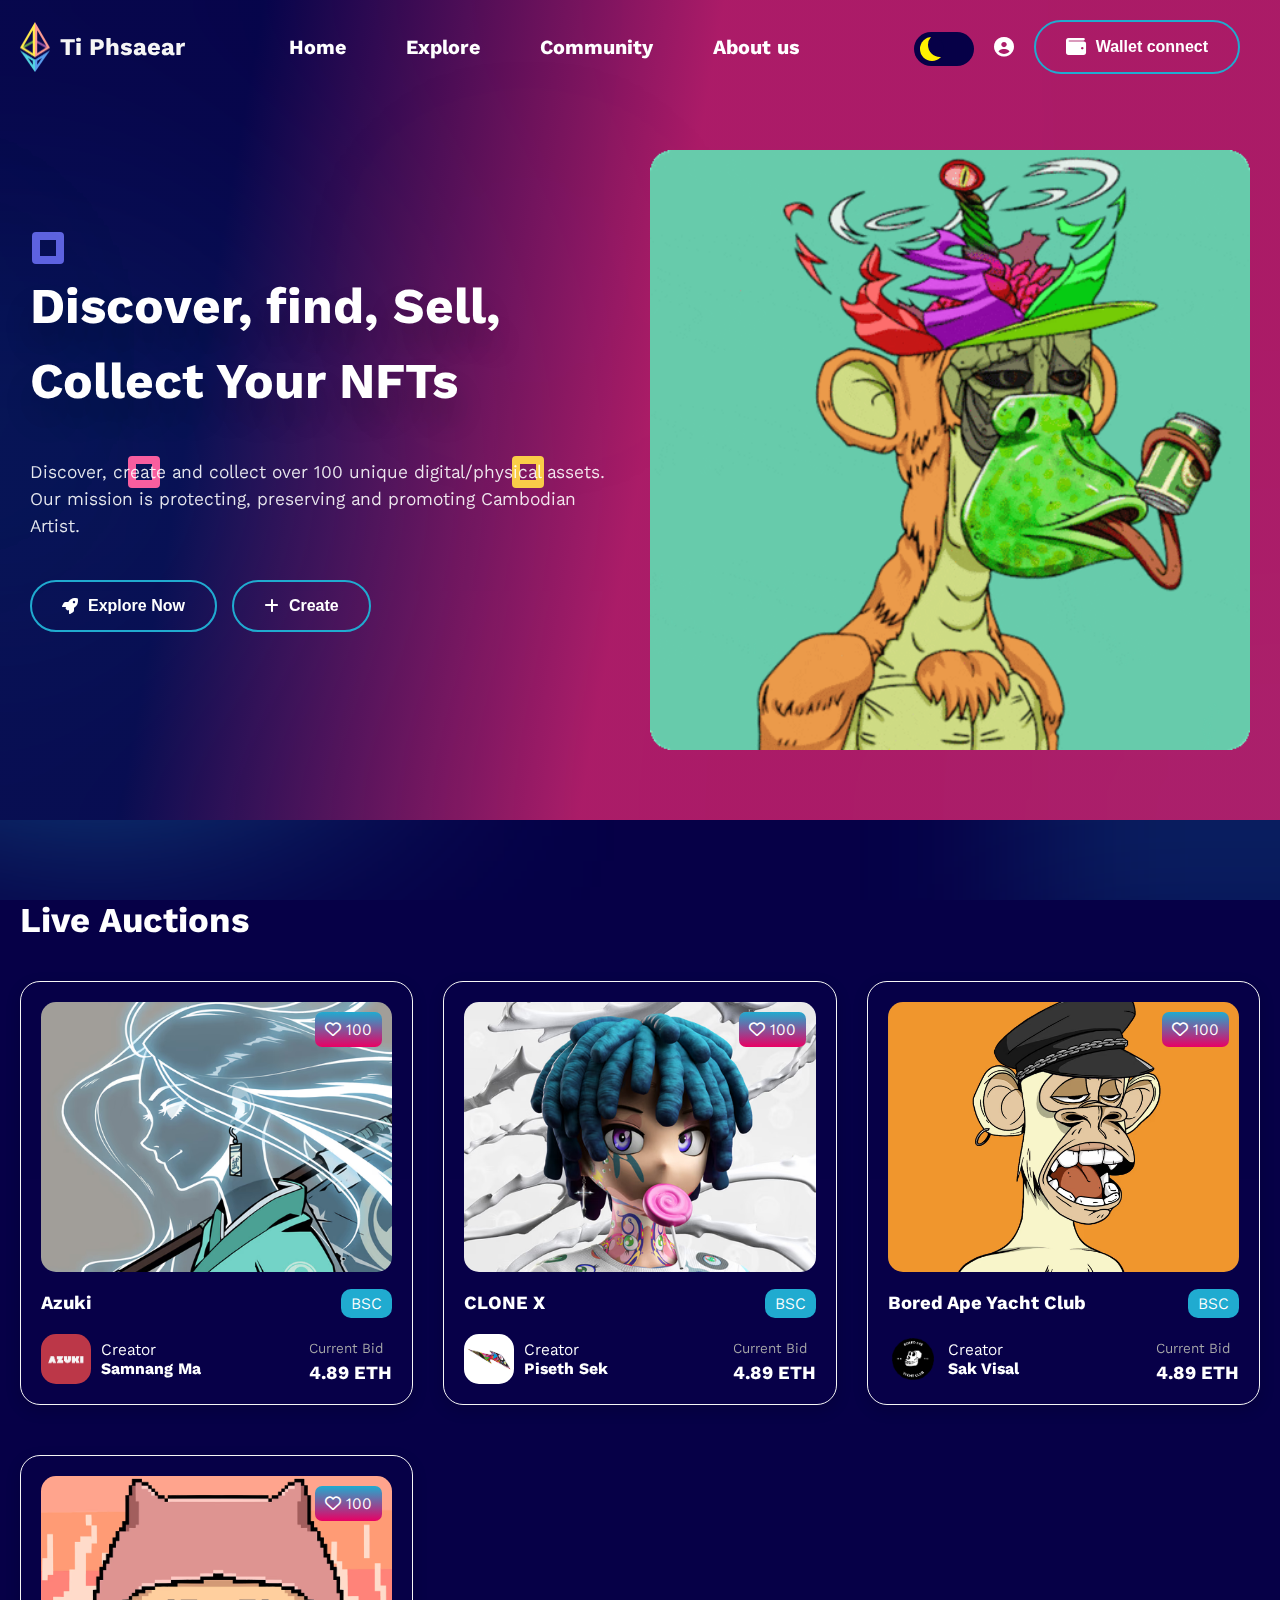
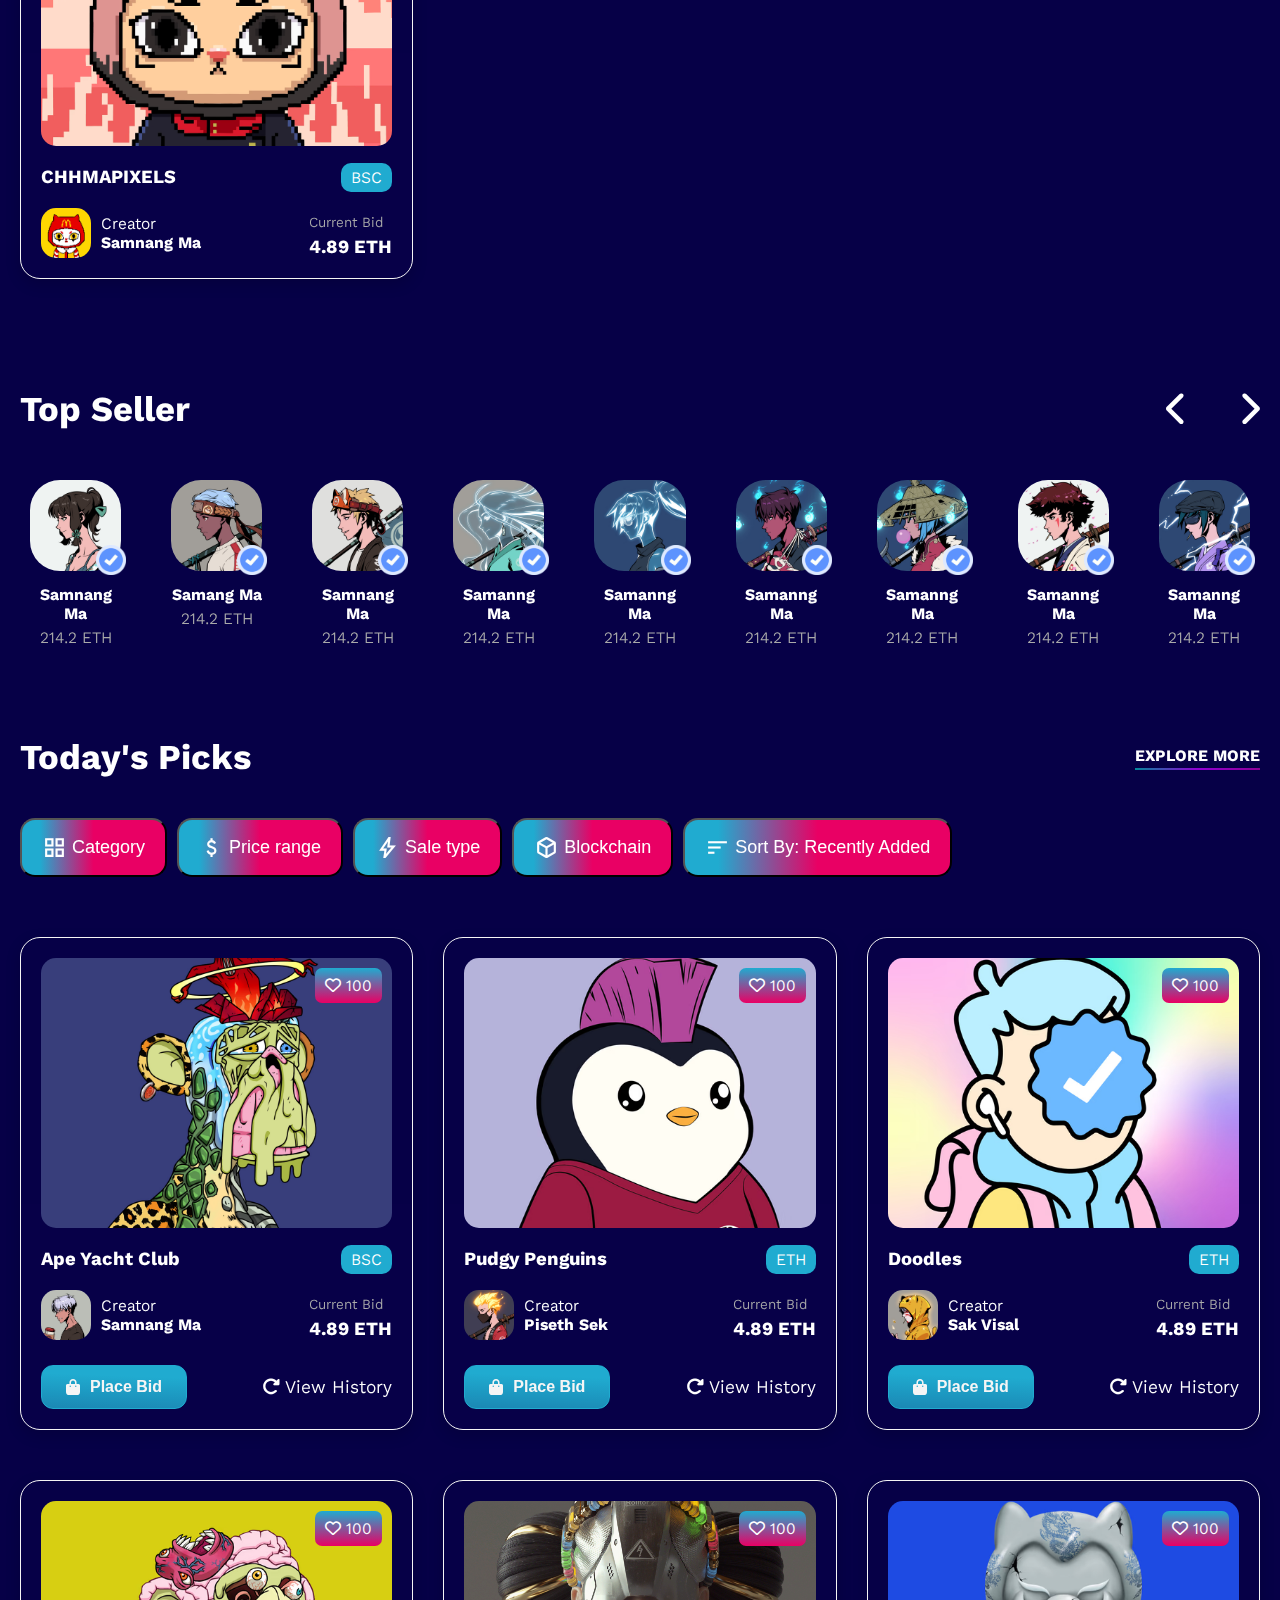
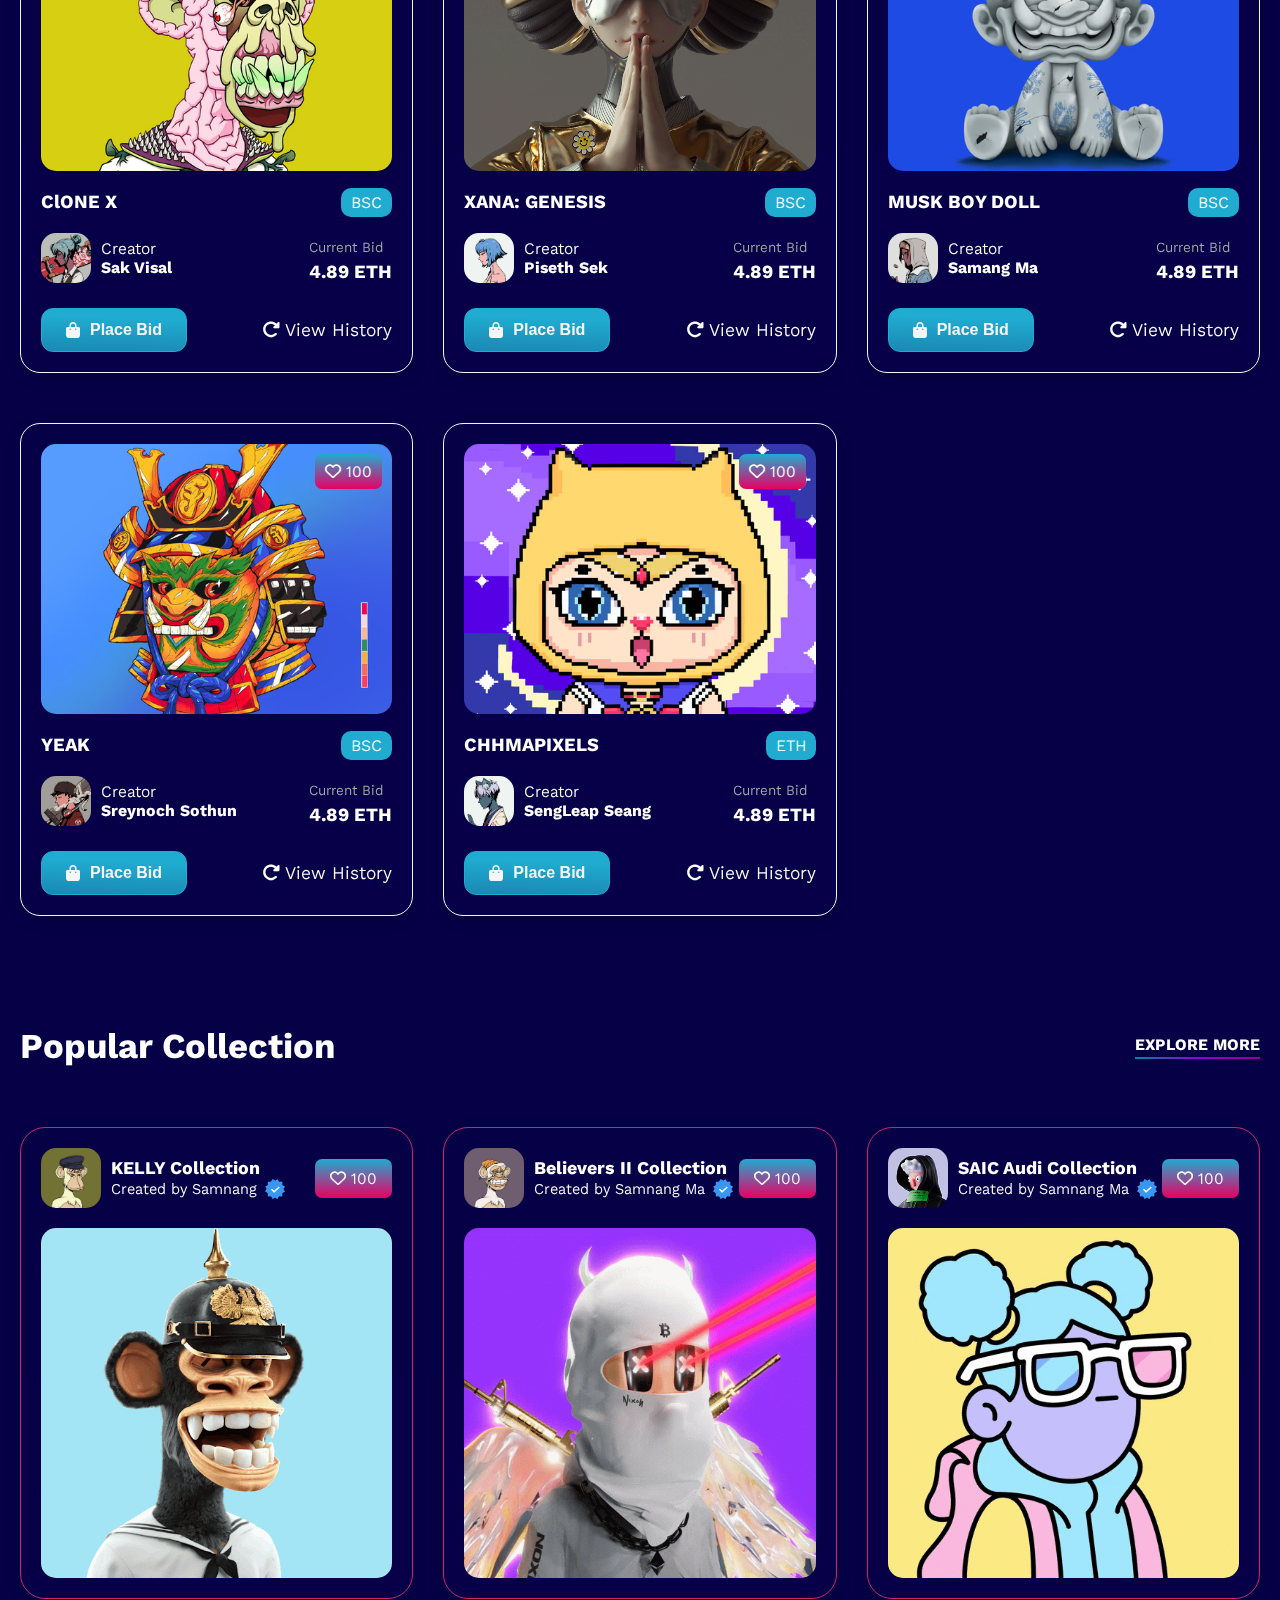
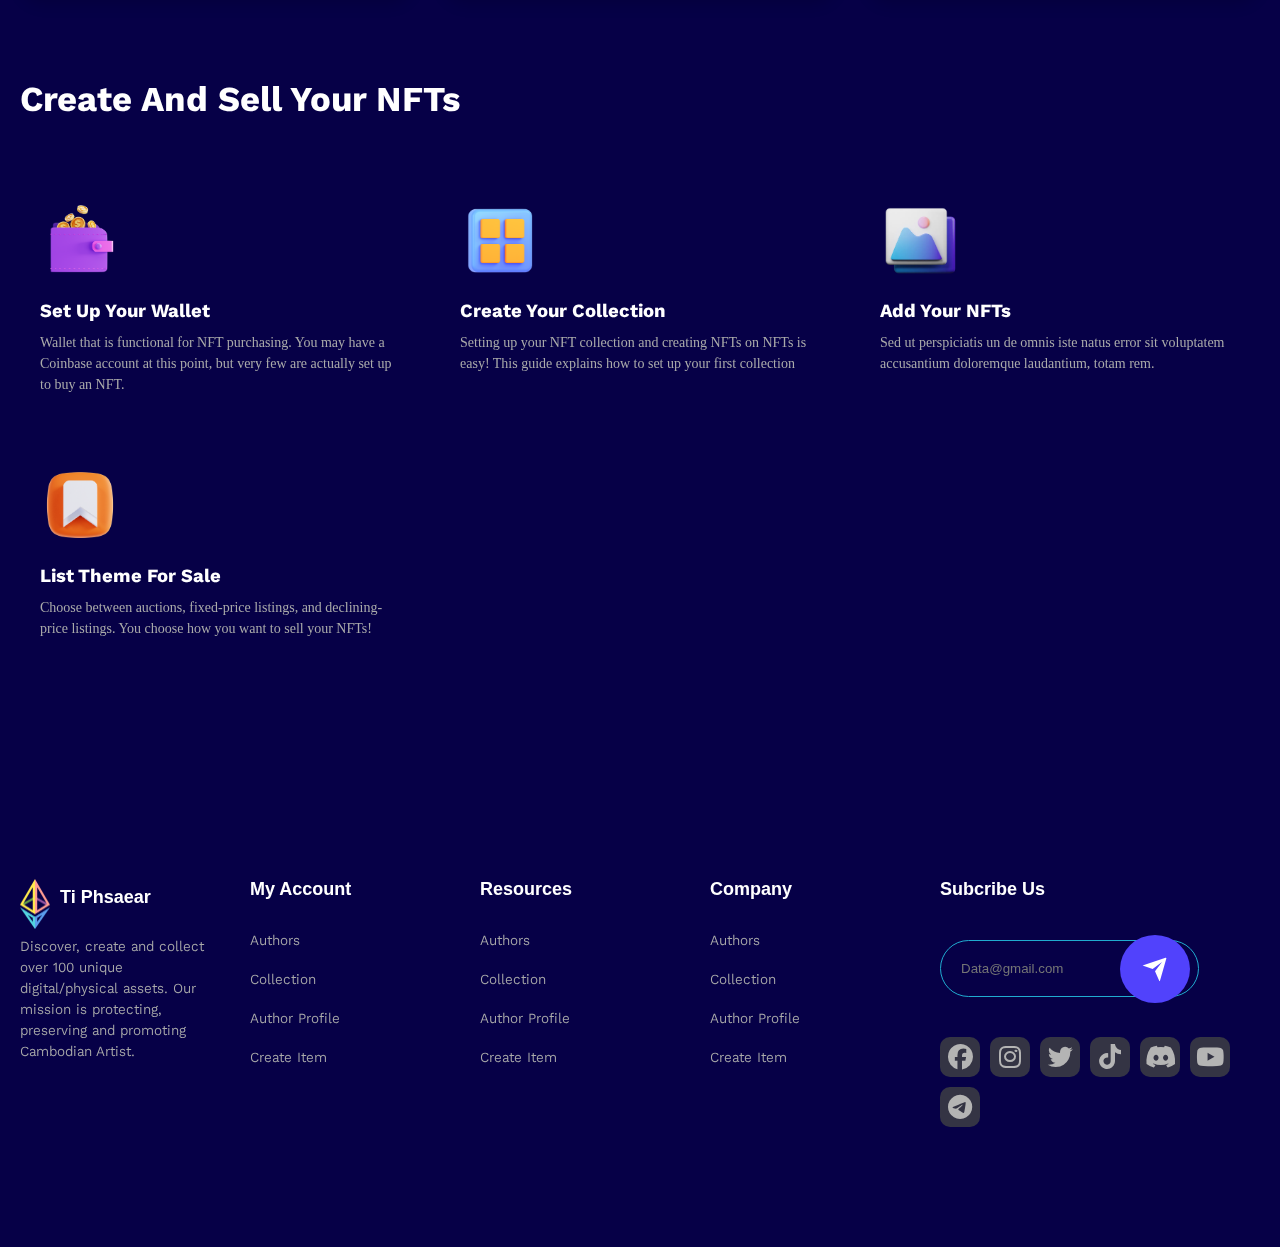
==== commit 671bc11f: "update on the litte thing" ====
--- a/index.html
+++ b/index.html
@@ -62,13 +62,13 @@
       <div class="navbar">
          <div class="logo">
             <img src="./images/logo.png" alt="">
-            <h2>Ti Phsaear</h2>
+            <h2 style="color: whitesmoke;">Ti Phsaear</h2>
          </div>
 
          <ul class="nav-list">
             <li><a href="#">Home</a></li>
             <li><a href="./explore.html">Explore</a></li>
-            <li><a href="#">Community</a></li>
+            <li><a href="https://opensea.io/blog/categories/community">Community</a></li>
             <li><a href="./about/about.html">About us</a></li>
          </ul>
 
@@ -93,7 +93,7 @@
    <div class="main-bg">
       <div class="main-header">
          <div class="header-content">
-            <h2>Discover, find, <span>Sell, Create </span> Your NFTs</h2>
+            <h2>Discover, find, Sell, Collect Your NFTs</h2>
             <p>Discover, create and collect over 100 unique digital/physical assets. Our mission is protecting, preserving and promoting Cambodian Artist.</p>
             <h2></h2>
             <div class="cta">
--- a/style.css
+++ b/style.css
@@ -86,8 +86,8 @@
 }
 
 a {
-   /* color: var(--primary-color2); */
-   color: whitesmoke;
+   color: var(--primary-color2);
+   /* color: whitesmoke; */
    text-decoration: none;
 }
 
@@ -593,6 +593,8 @@
    color: #20ABD0;
    -webkit-text-fill-color: transparent;
    background-image: linear-gradient(to left, var(--primary-color3), #D4226F);
+   /* background-image: linear-gradient(to right, var(--primary-color3), rgb(255, 0, 0)); */
+   /* background-image: red;  */
    -webkit-background-clip: text;
 
 }
@@ -700,7 +702,7 @@
    padding: 20px;
    /* background: rgba(8, 4, 50, 0.7); */
    /* border: 1px solid whitesmoke; */
-   border: 1px solid #D4226F;
+   border: 1px solid whitesmoke;
    backdrop-filter: blur(150px);
    border-radius: 20px;
    box-shadow: rgba(0, 0, 0, 0.15) 0px 5px 15px 0px;
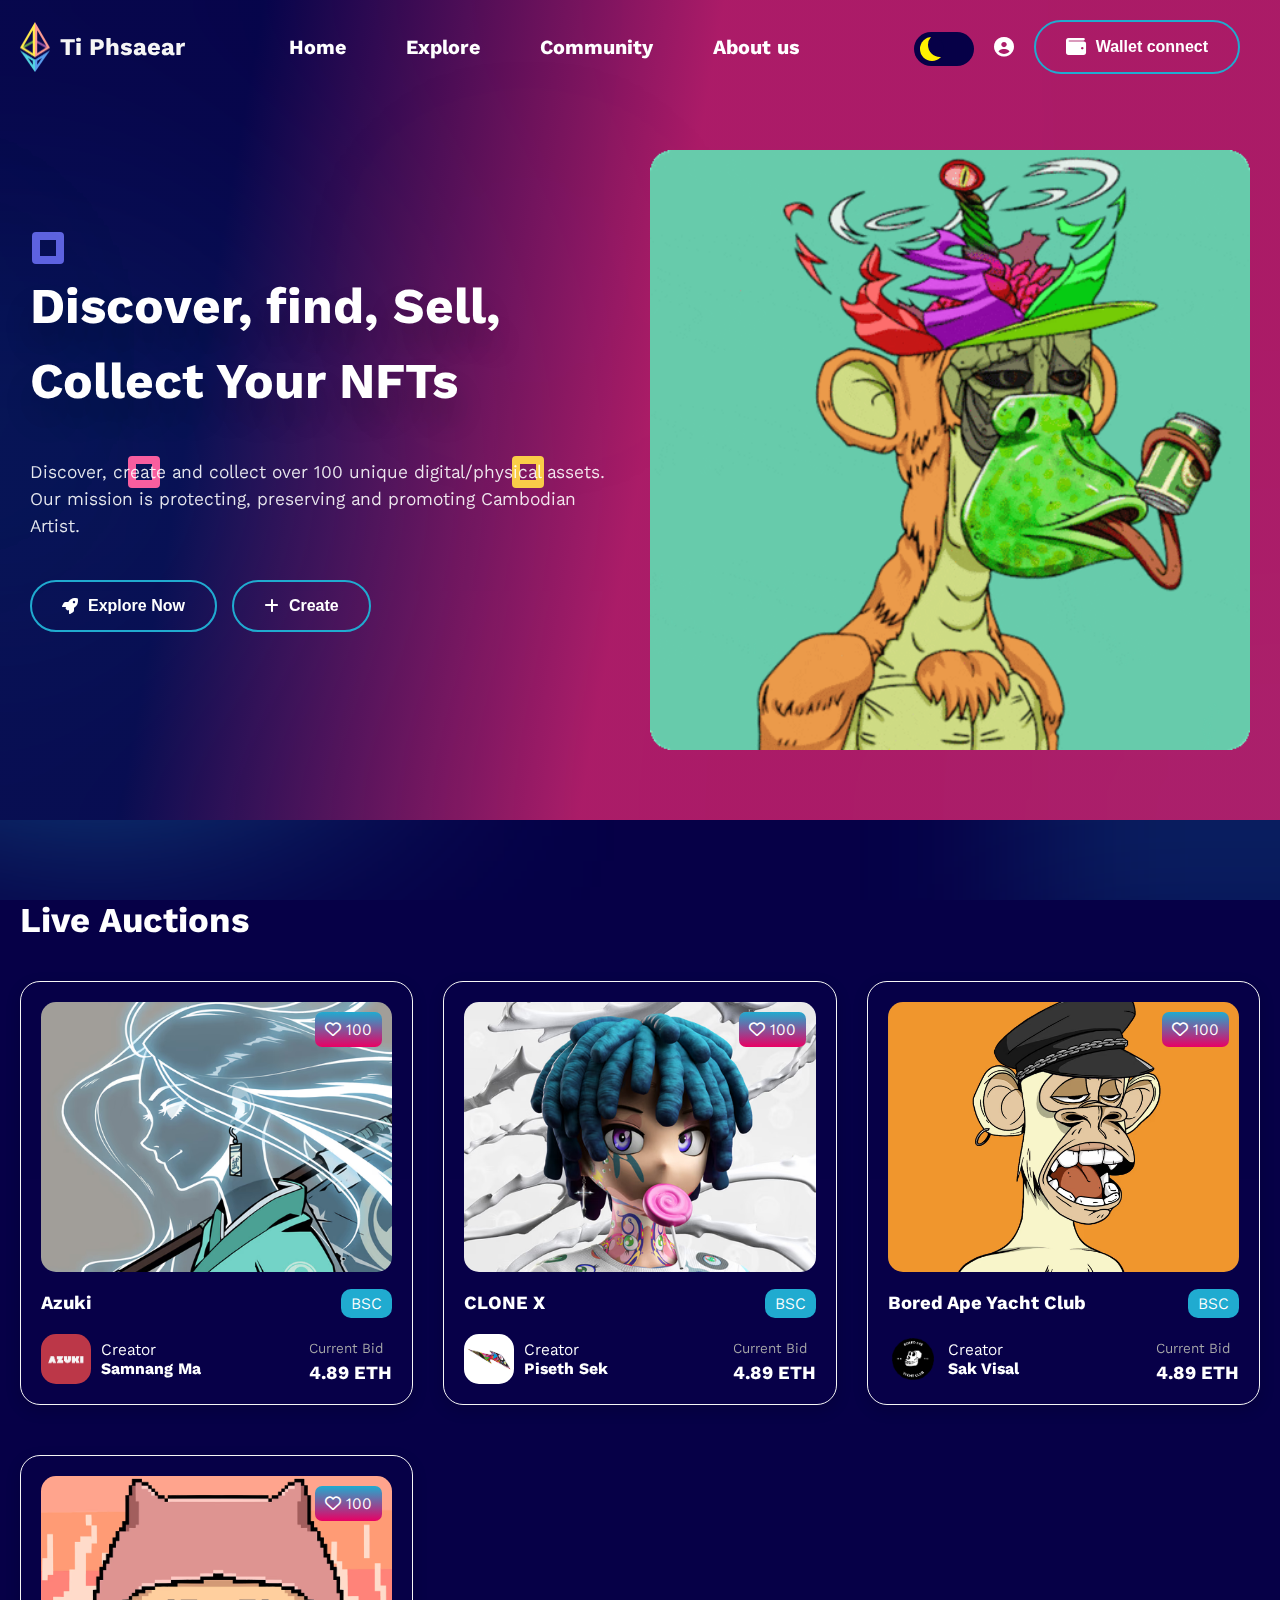
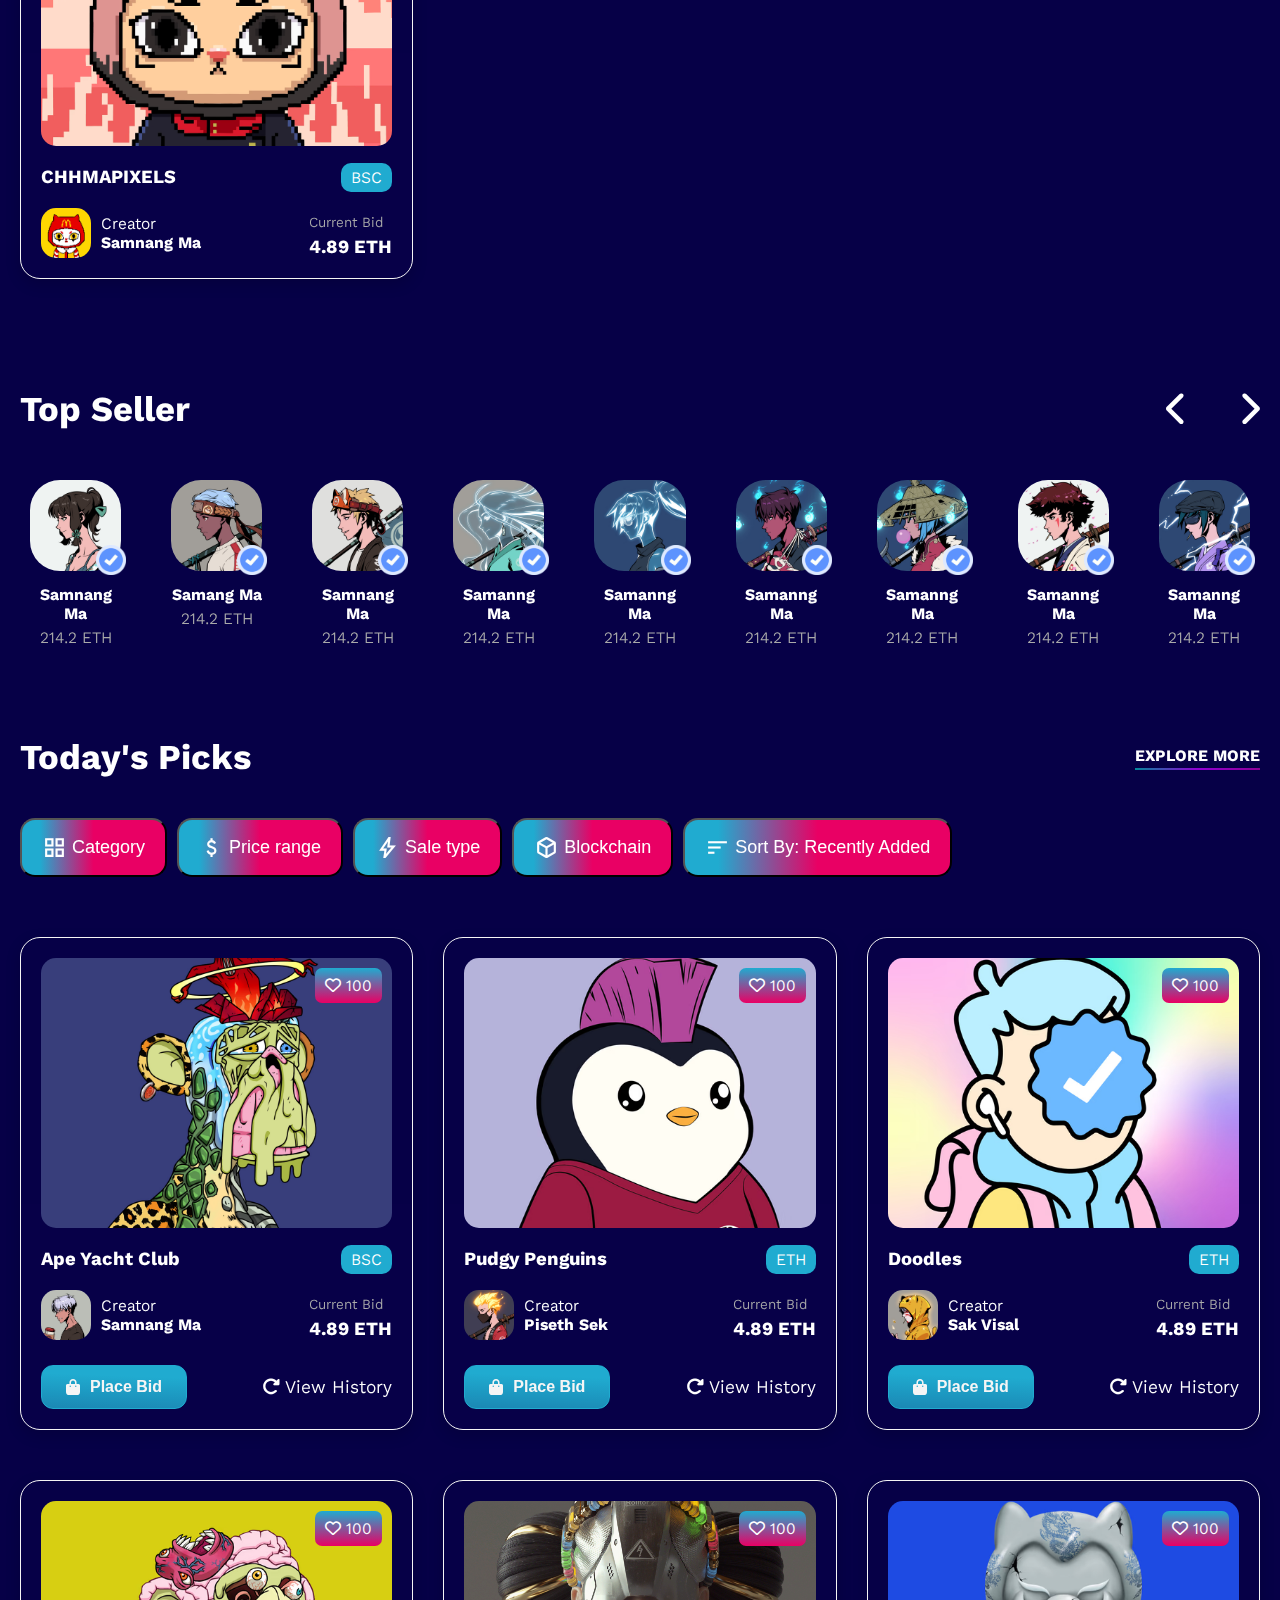
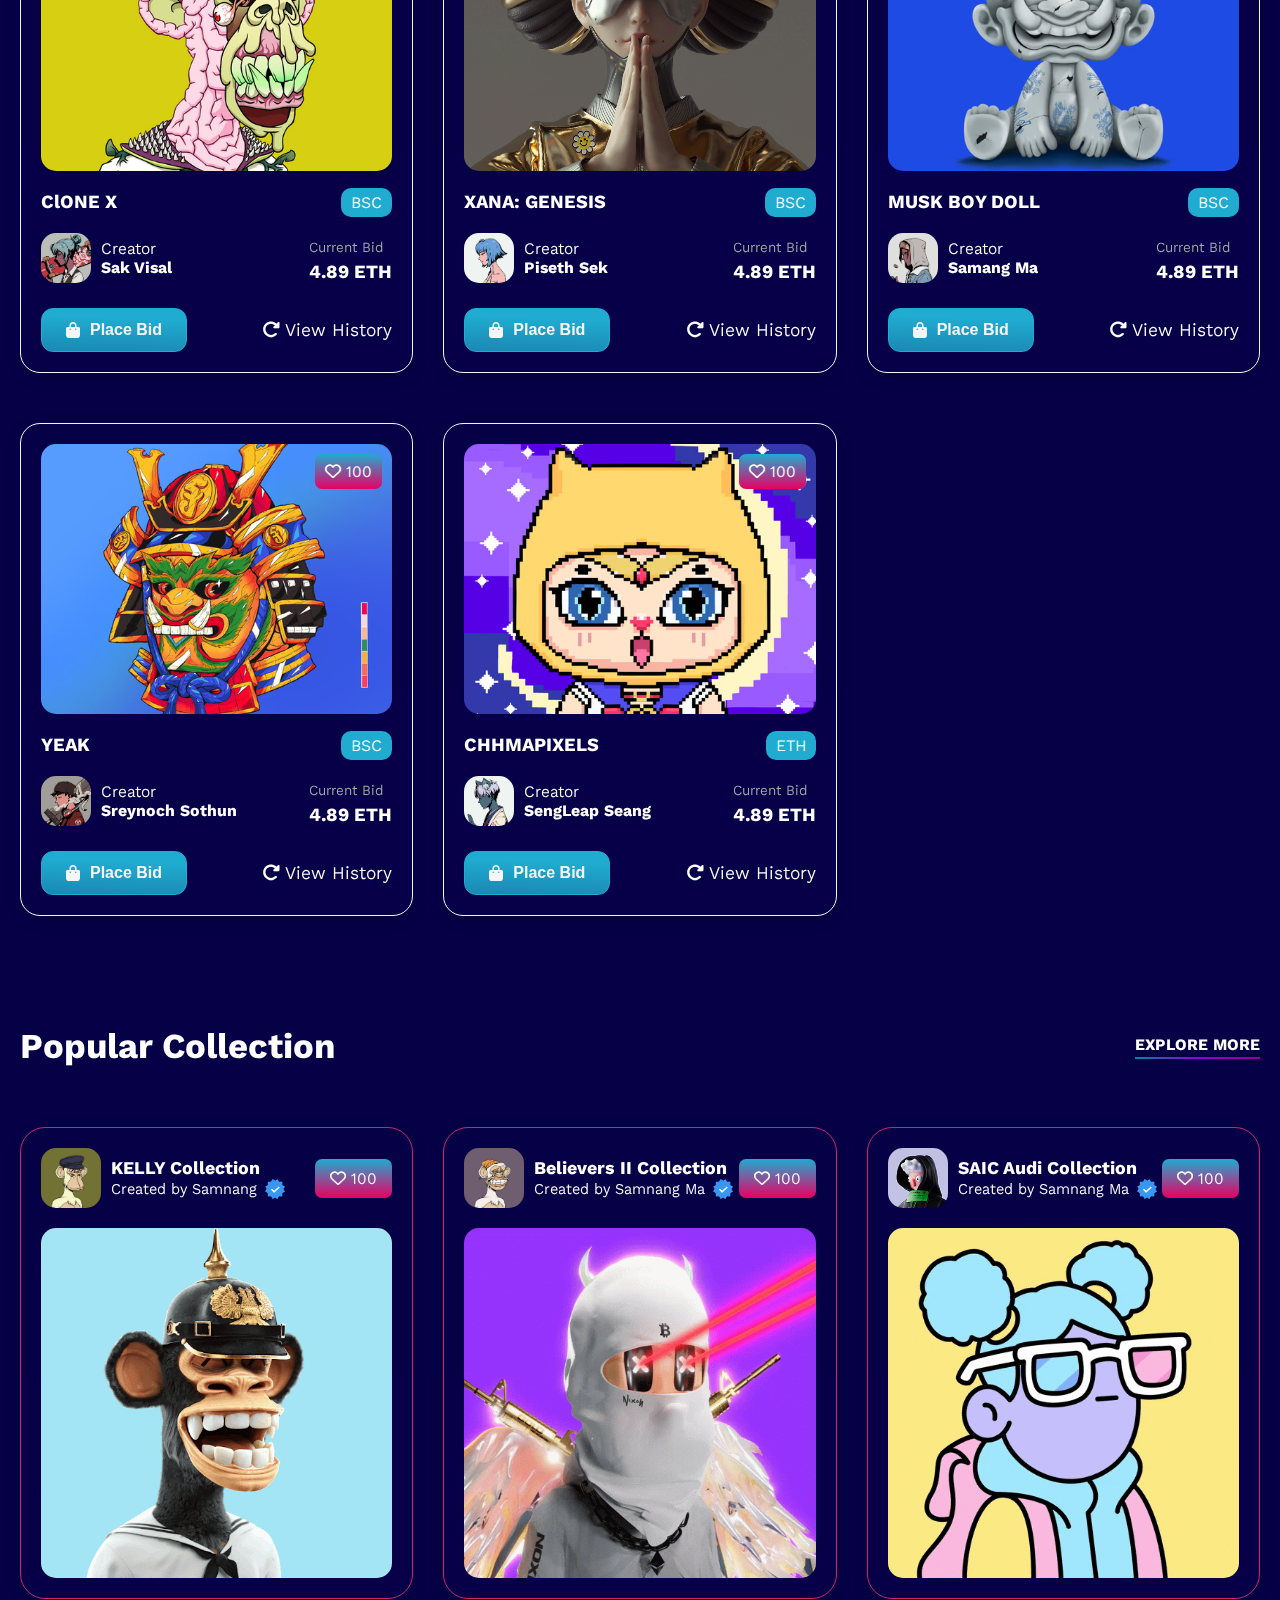
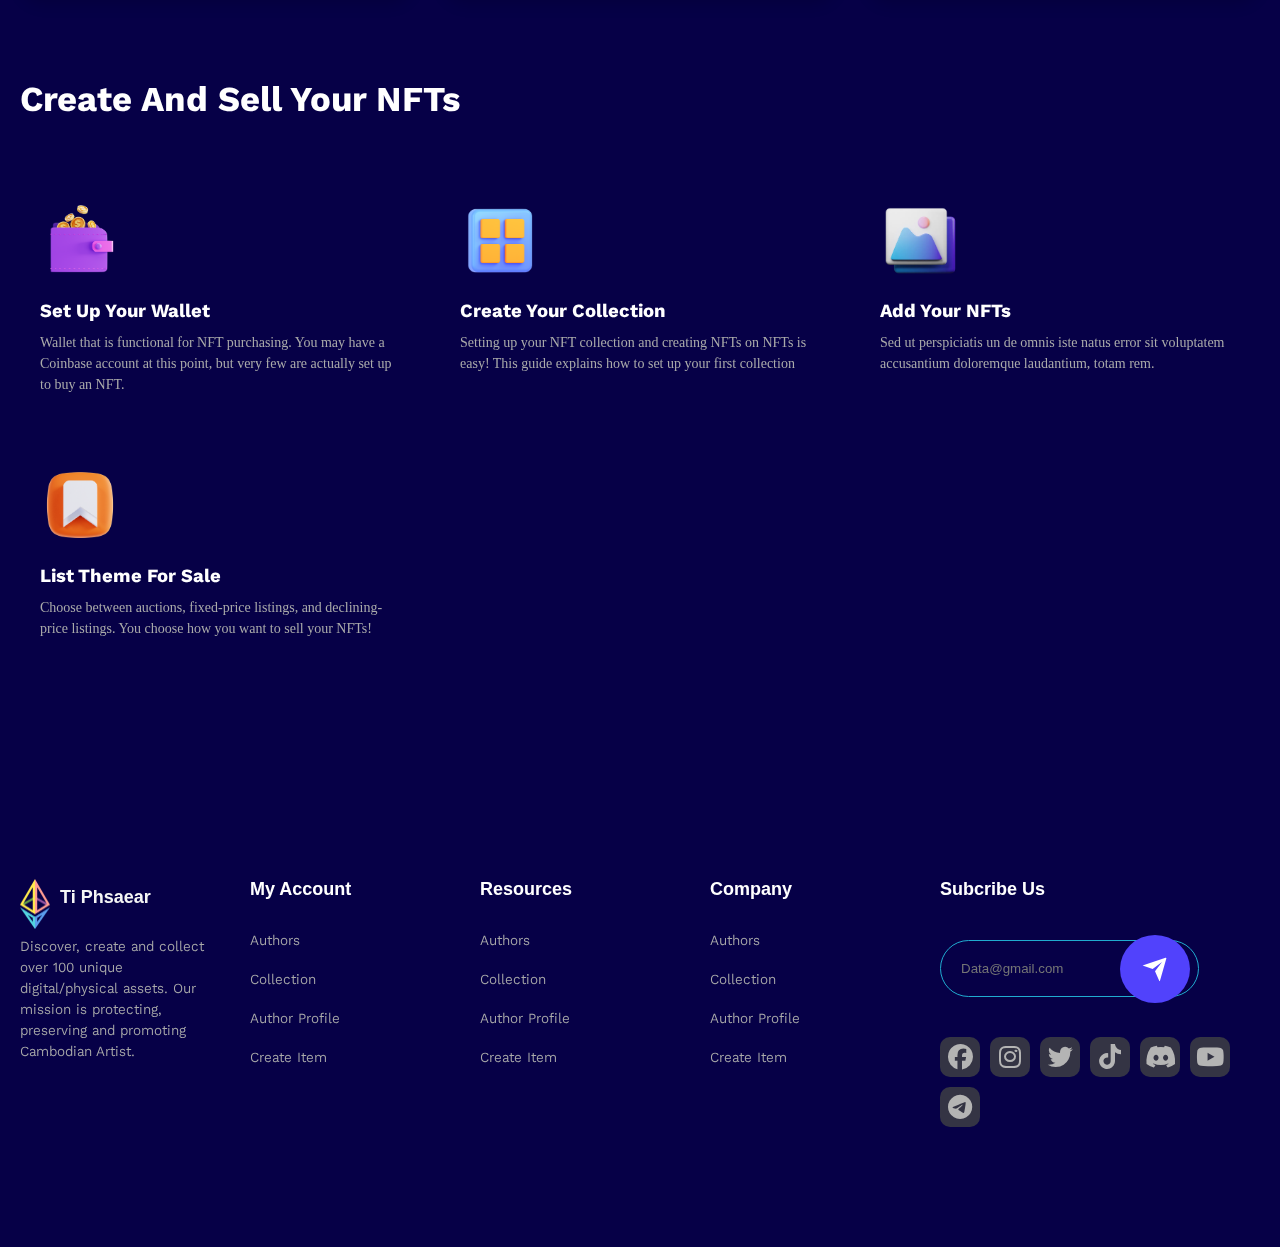
==== commit 82e2346b: "Final fix" ====
--- a/index.html
+++ b/index.html
@@ -42,7 +42,7 @@
             </div>
             <div class="info-profile">
                <p class="profile-title">Author Profile</p>
-               <h1>Visal sak</h1>
+               <h1>Samnang Ma</h1>
                <p>Lorem ipsum dolor sit amet consectetur adipisicing elit. Consequatur tempore suscipit rerum similique maiores necessitatibus porro inventore magni culpa voluptatem?</p>
             </div>
          </div>
@@ -841,7 +841,7 @@
          <div class="footer-box footer-logo">
             <div class="logo" >
                <a href="./index.html"><img src="./images/logo.png" alt=""></a>
-               <a href="./index.html"><h2>Ti Phsaear</h2></a>
+               <a href="./index.html"><h2 style="color: whitesmoke;">Ti Phsaear</h2></a>
             </div>
             <p>Discover, create and collect over 100 unique digital/physical assets. Our mission is protecting, preserving and promoting Cambodian Artist.</p>
          </div>
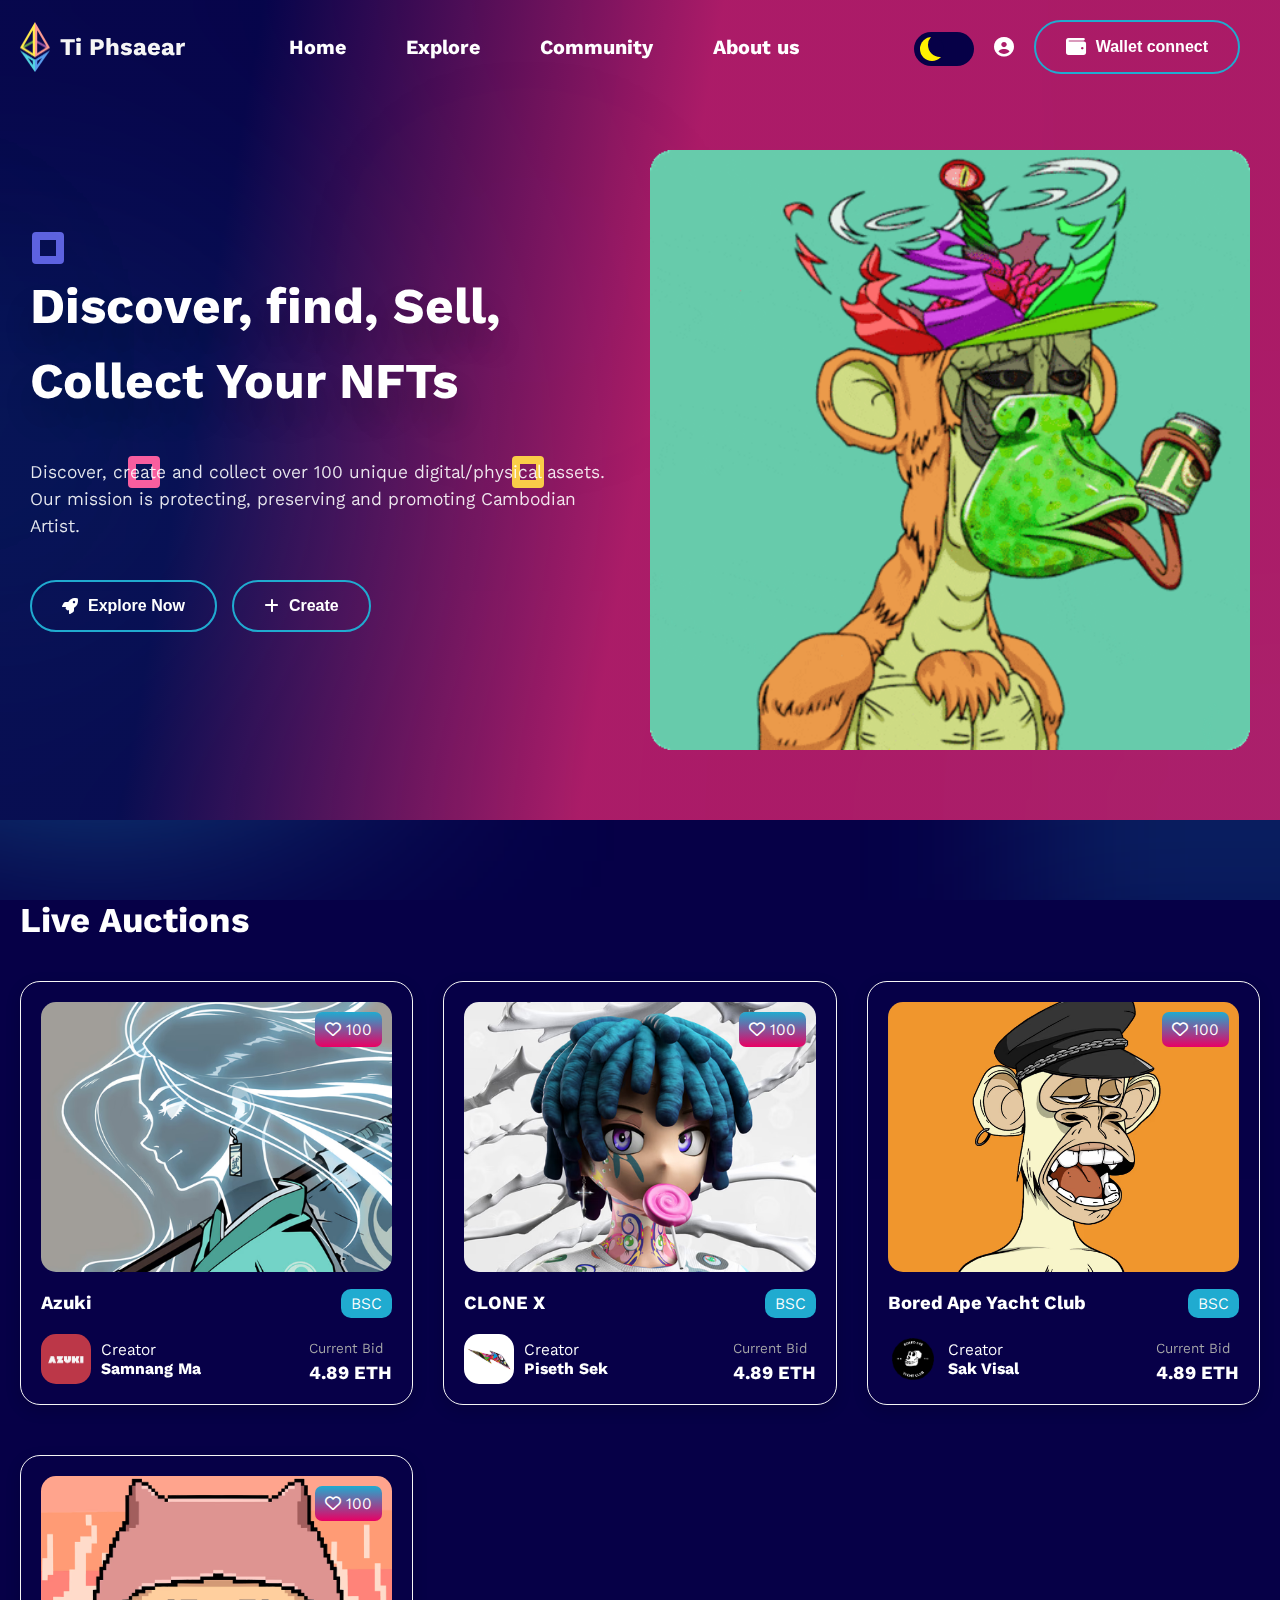
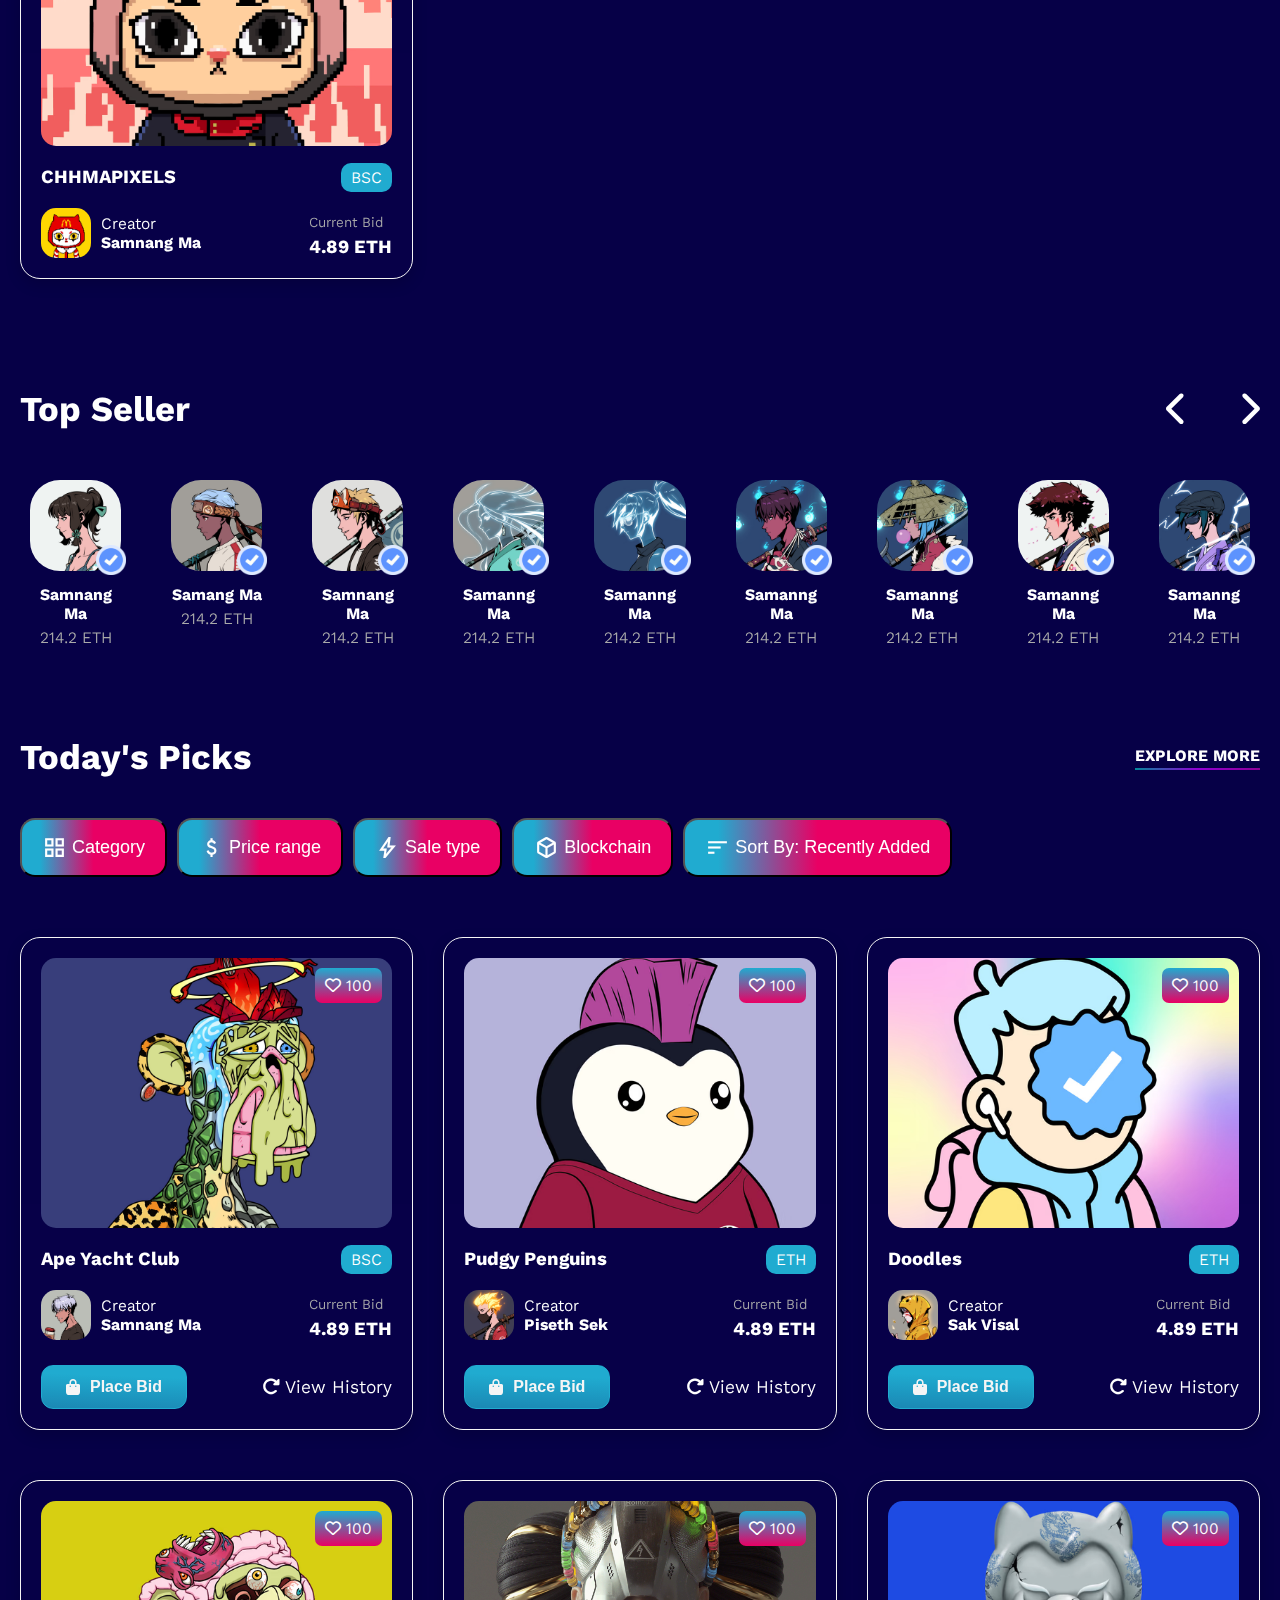
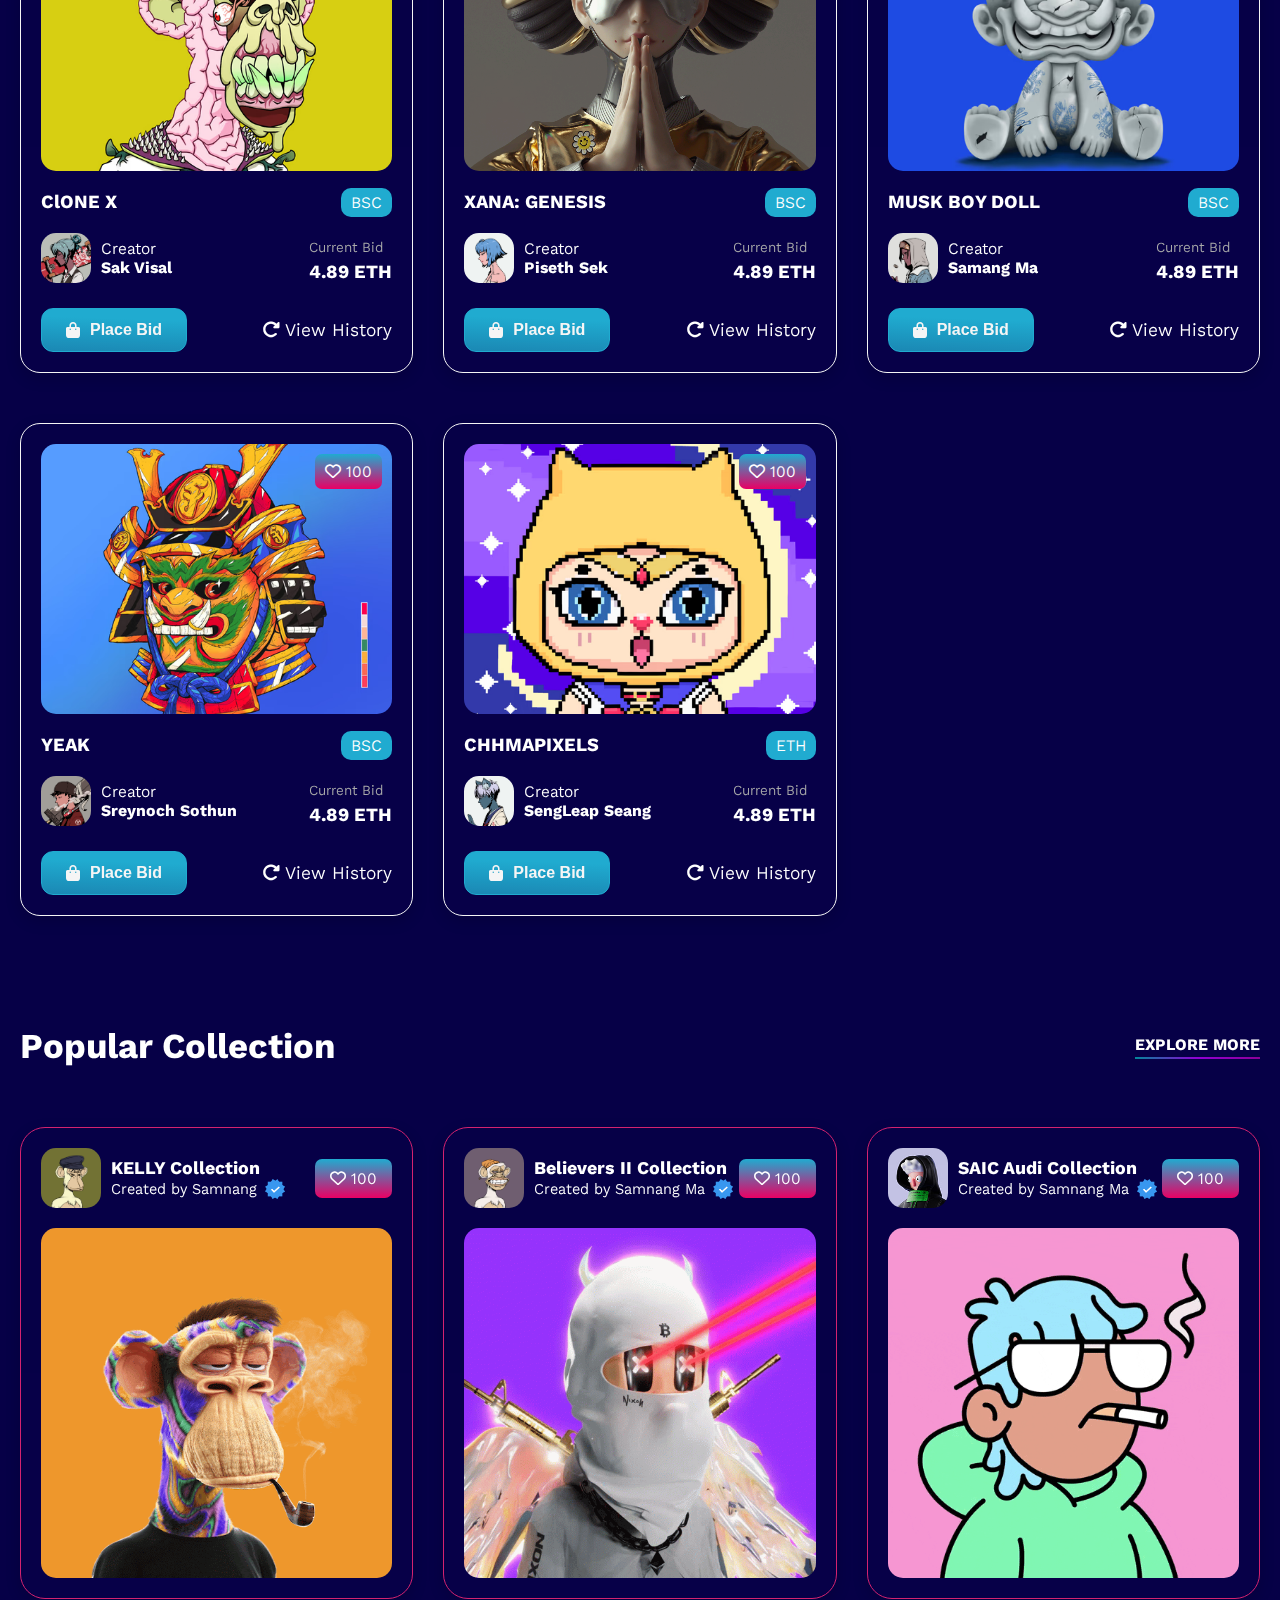
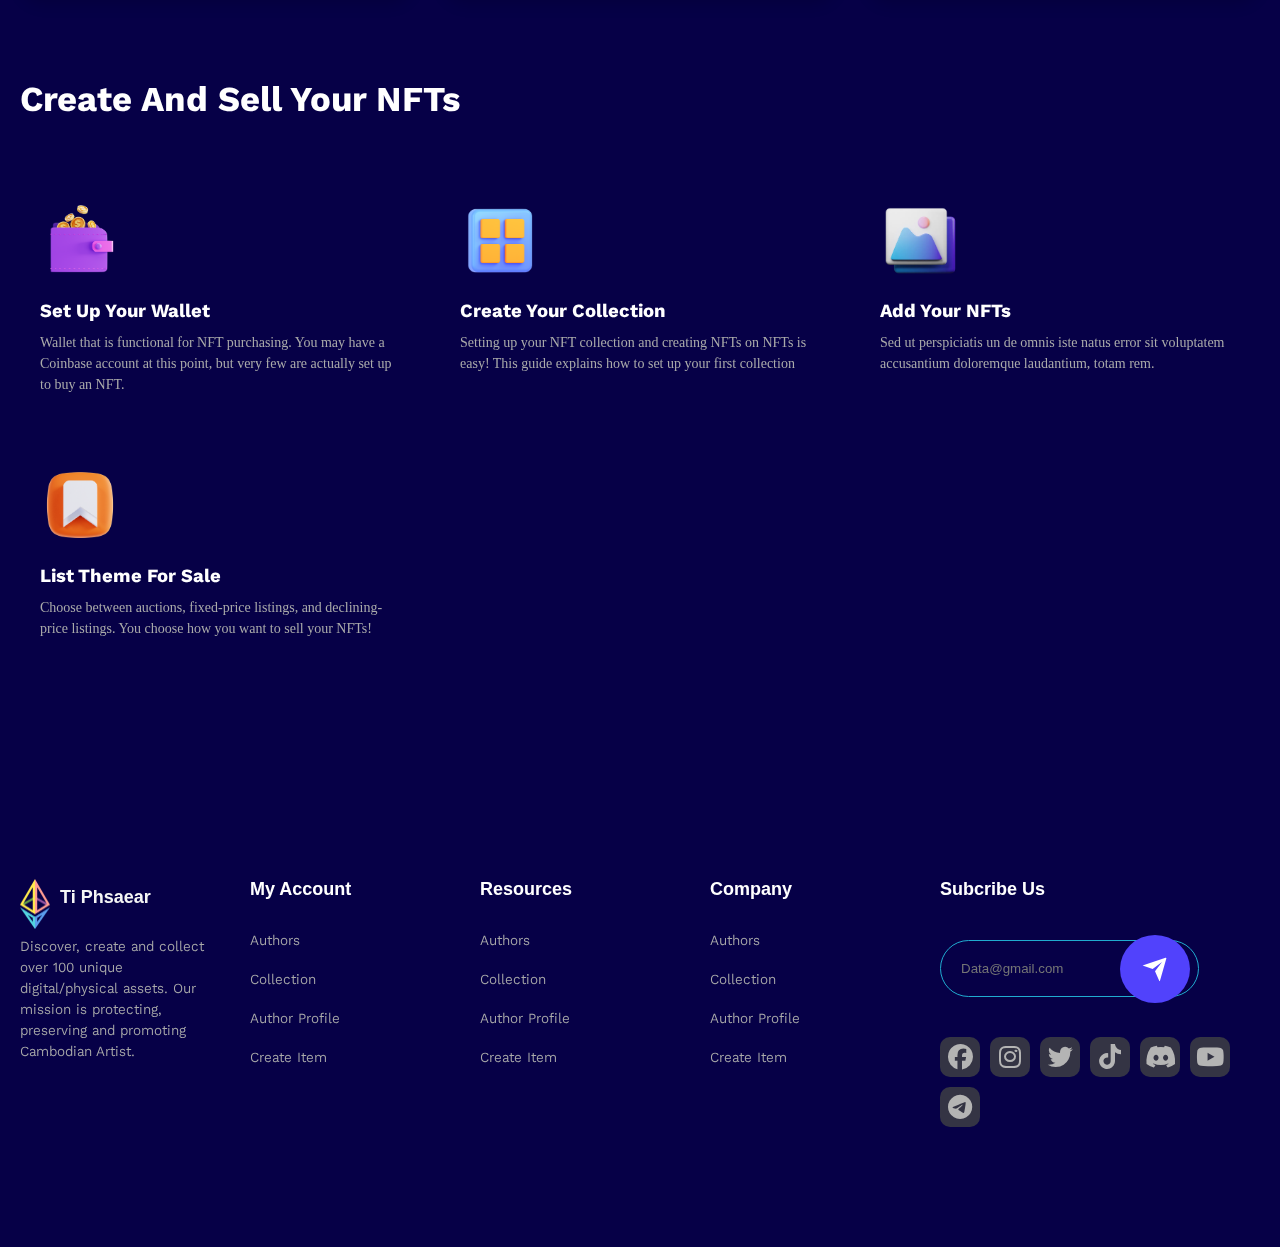
==== commit 4a937f67: "Final" ====
--- a/index.html
+++ b/index.html
@@ -896,8 +896,7 @@
          </div>
       </div>
    </footer>
-
-
+   
    <script src="main.js"></script>
 </body>
 </html>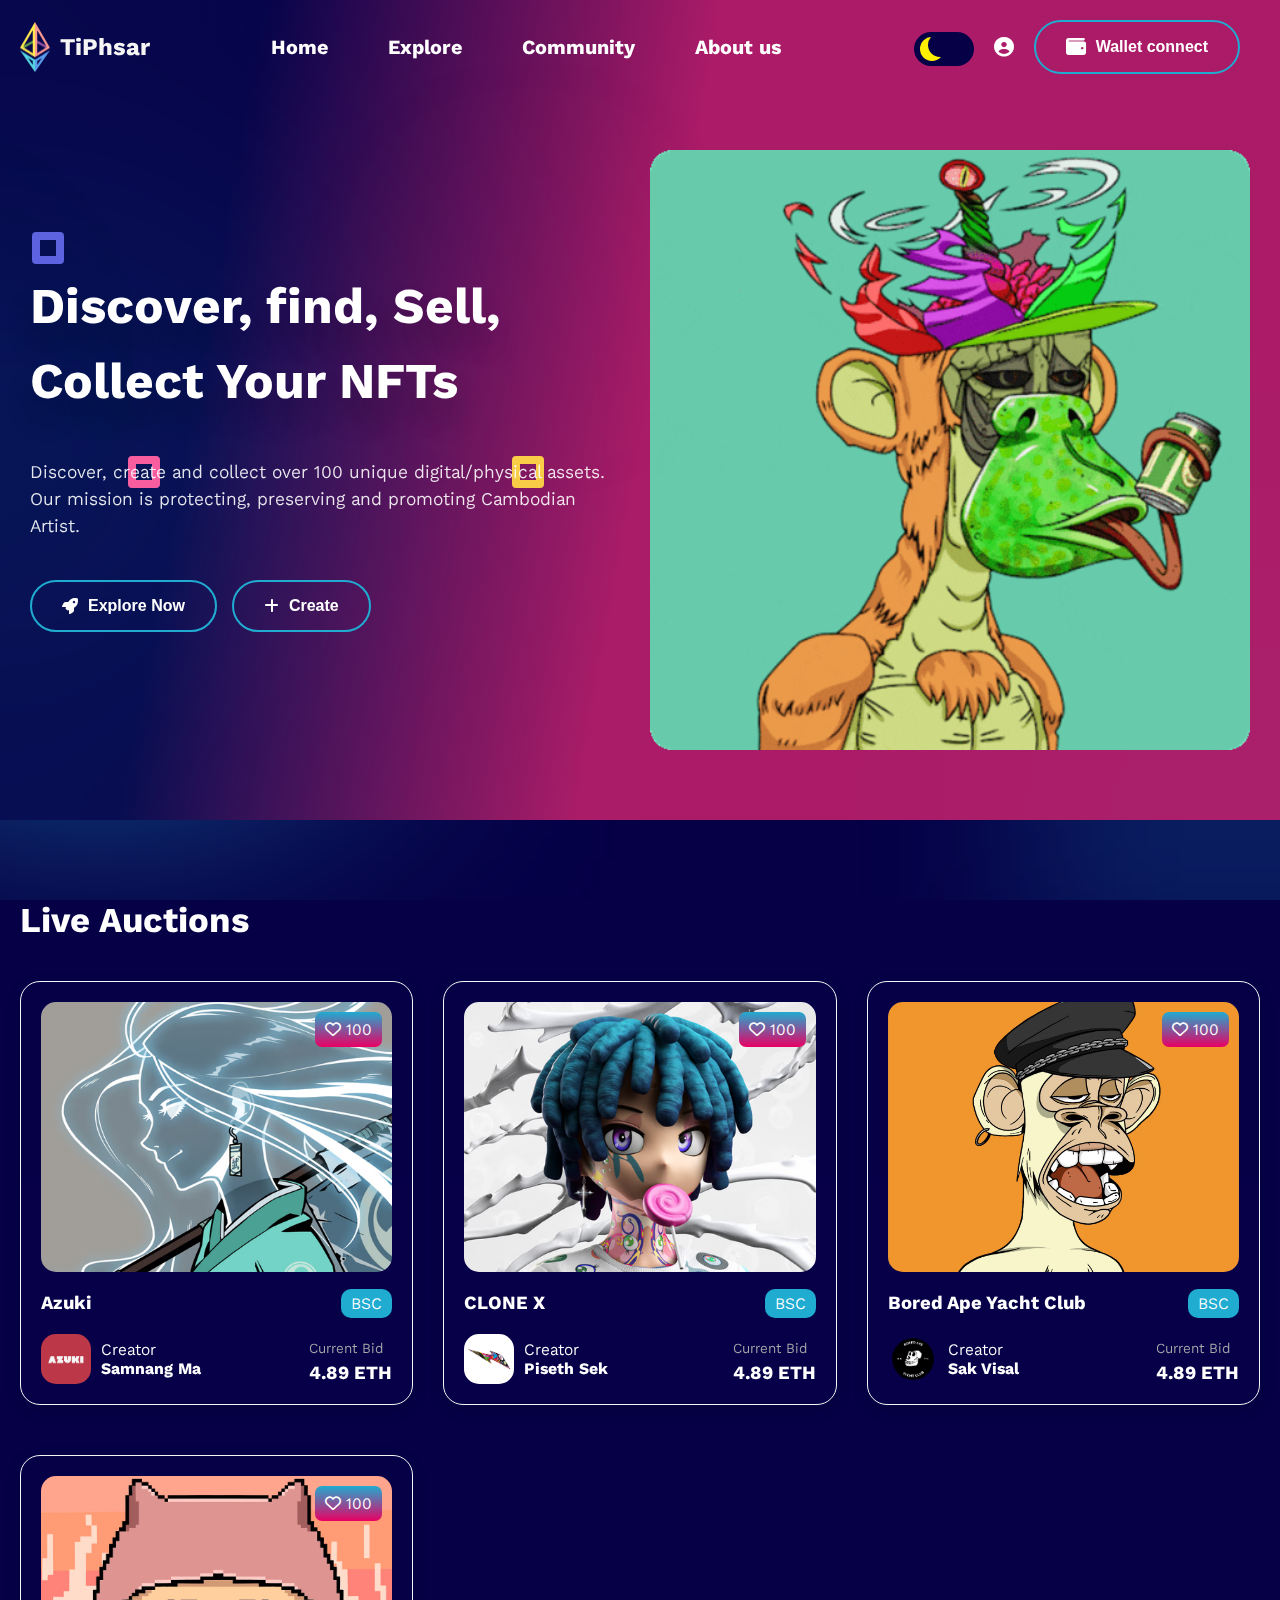
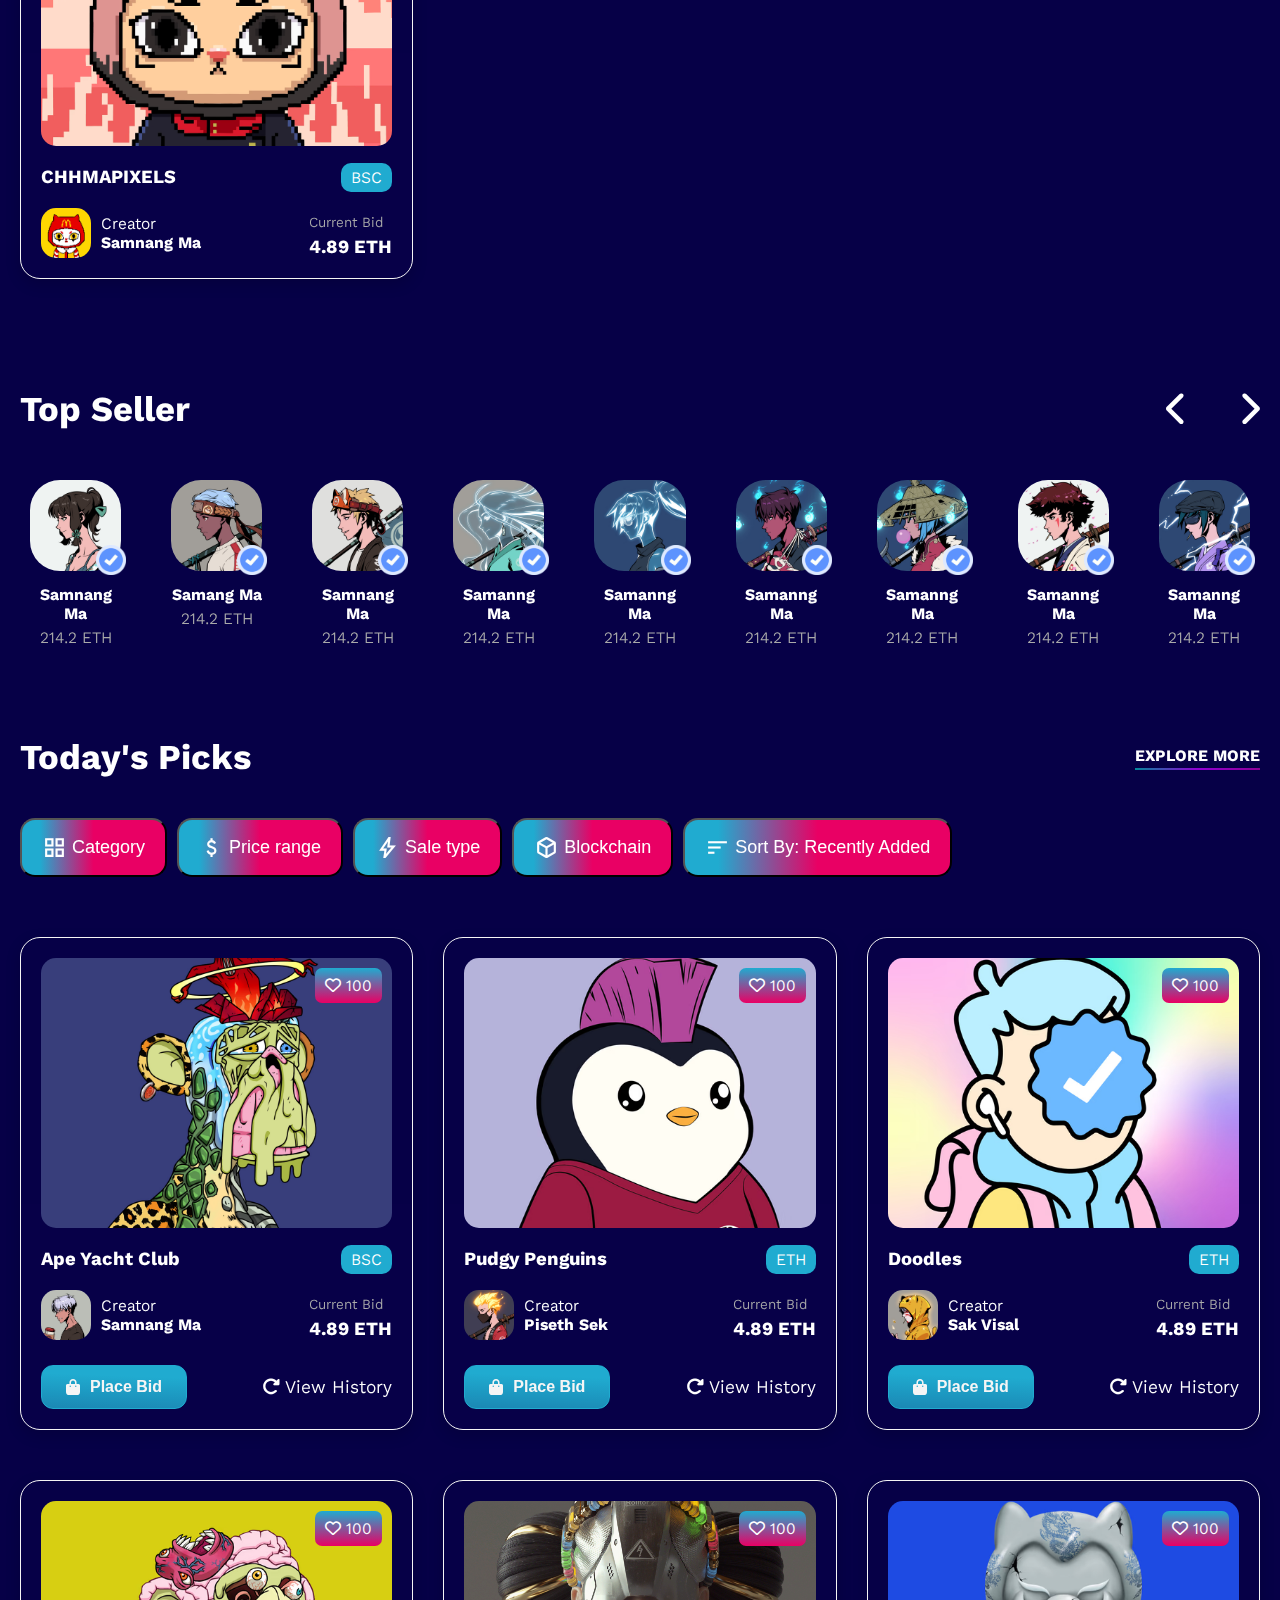
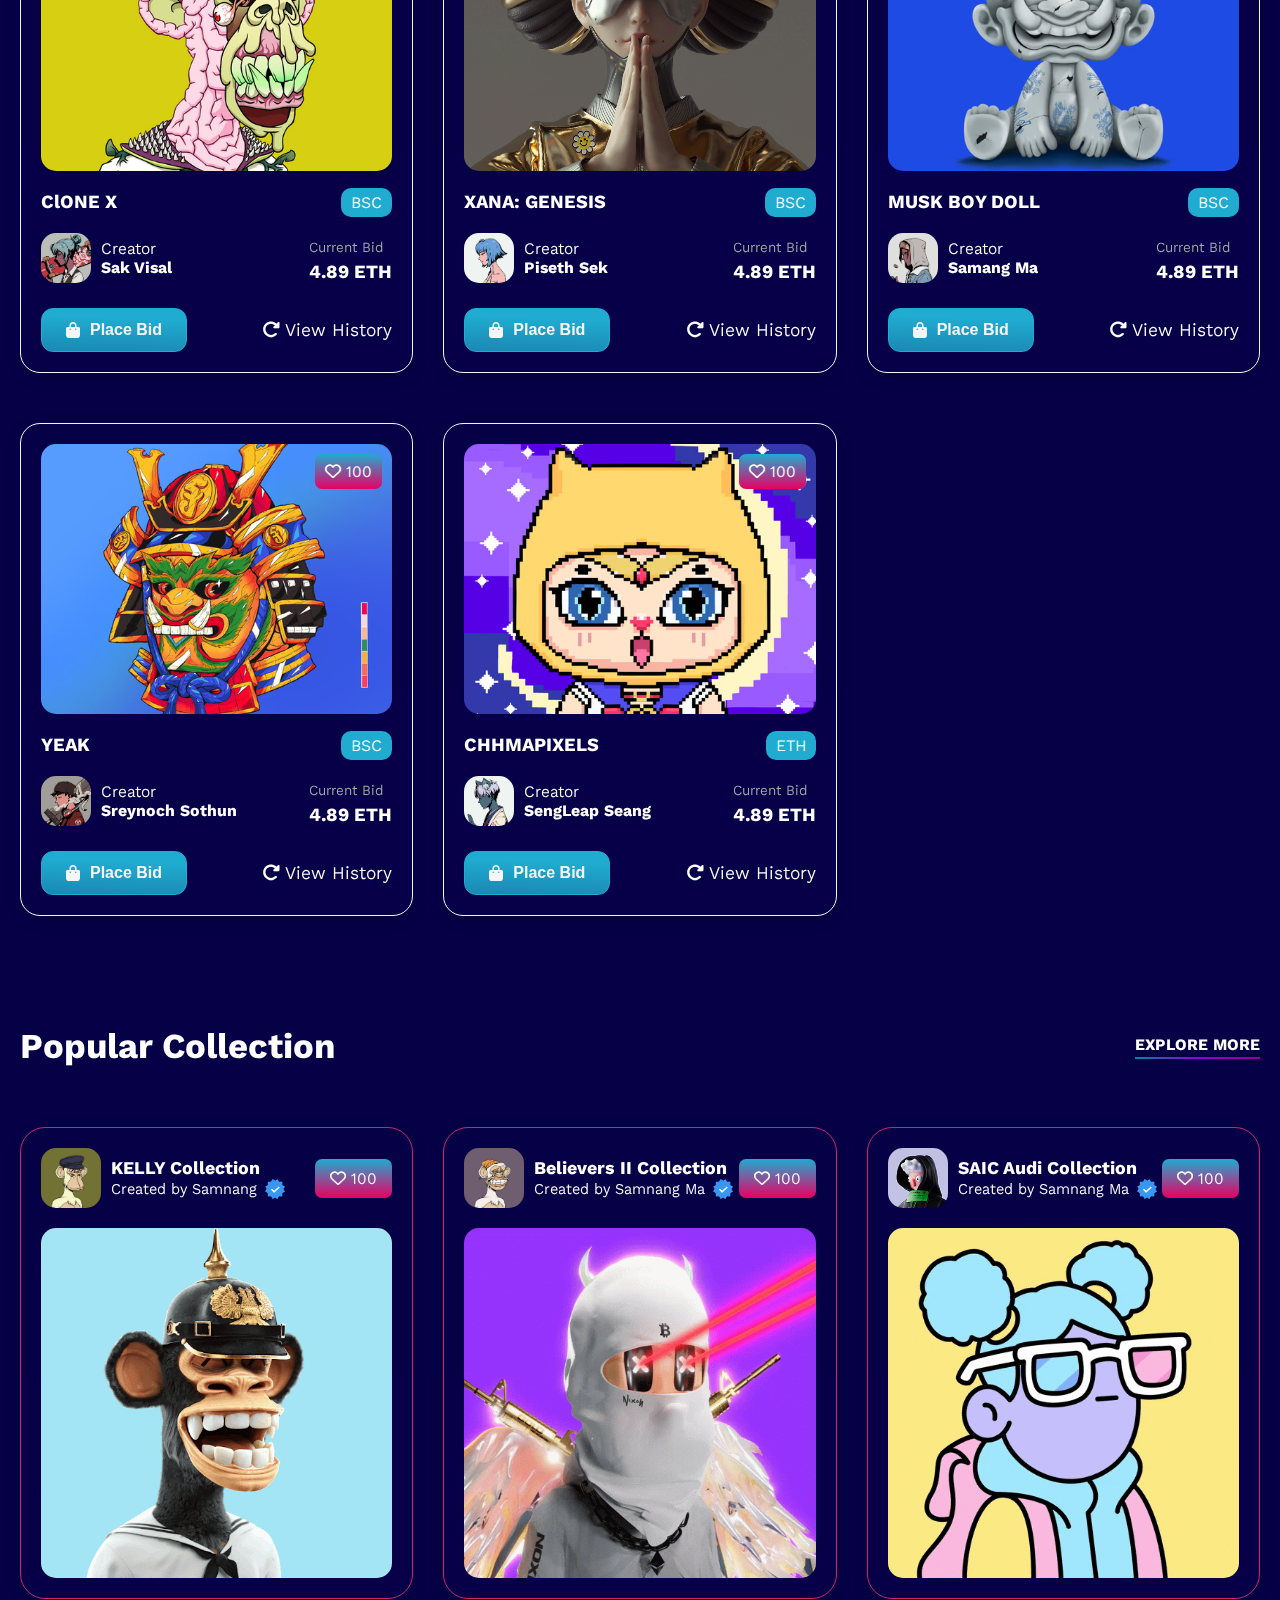
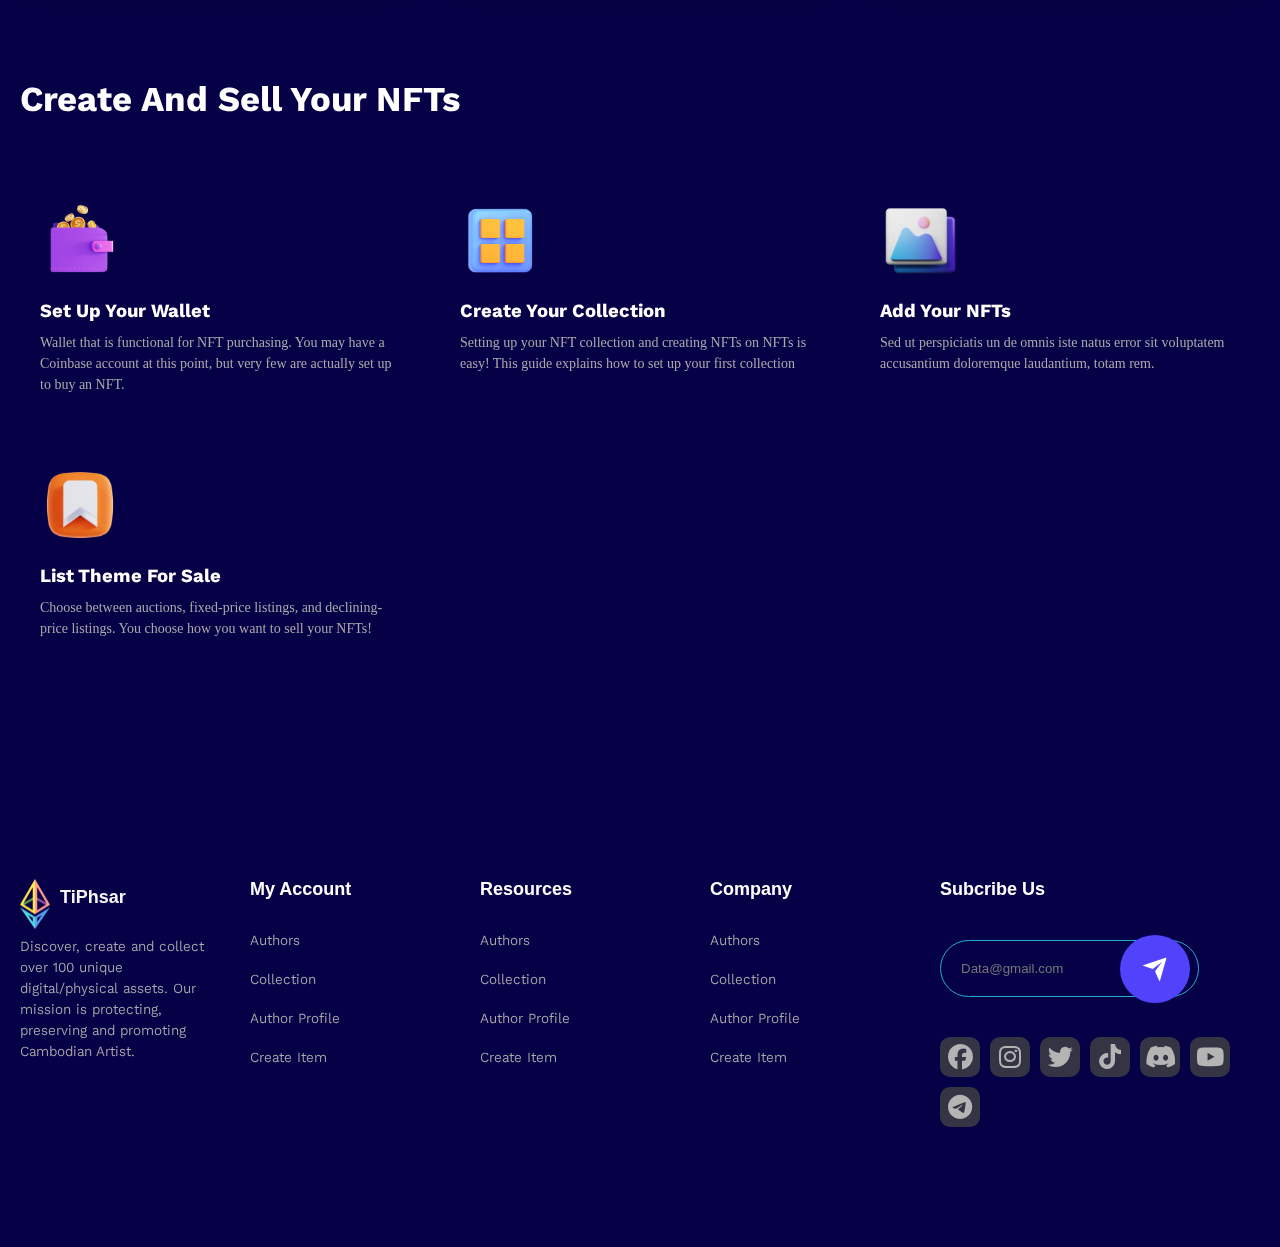
==== commit d28b2aa4: "fx the title" ====
--- a/index.html
+++ b/index.html
@@ -62,7 +62,7 @@
       <div class="navbar">
          <div class="logo">
             <img src="./images/logo.png" alt="">
-            <h2 style="color: whitesmoke;">Ti Phsaear</h2>
+            <h2 style="color: whitesmoke;">TiPhsar</h2>
          </div>
 
          <ul class="nav-list">
@@ -841,7 +841,7 @@
          <div class="footer-box footer-logo">
             <div class="logo" >
                <a href="./index.html"><img src="./images/logo.png" alt=""></a>
-               <a href="./index.html"><h2 style="color: whitesmoke;">Ti Phsaear</h2></a>
+               <a href="./index.html"><h2 style="color: whitesmoke;">TiPhsar</h2></a>
             </div>
             <p>Discover, create and collect over 100 unique digital/physical assets. Our mission is protecting, preserving and promoting Cambodian Artist.</p>
          </div>
@@ -896,7 +896,7 @@
          </div>
       </div>
    </footer>
-   
+
    <script src="main.js"></script>
 </body>
 </html>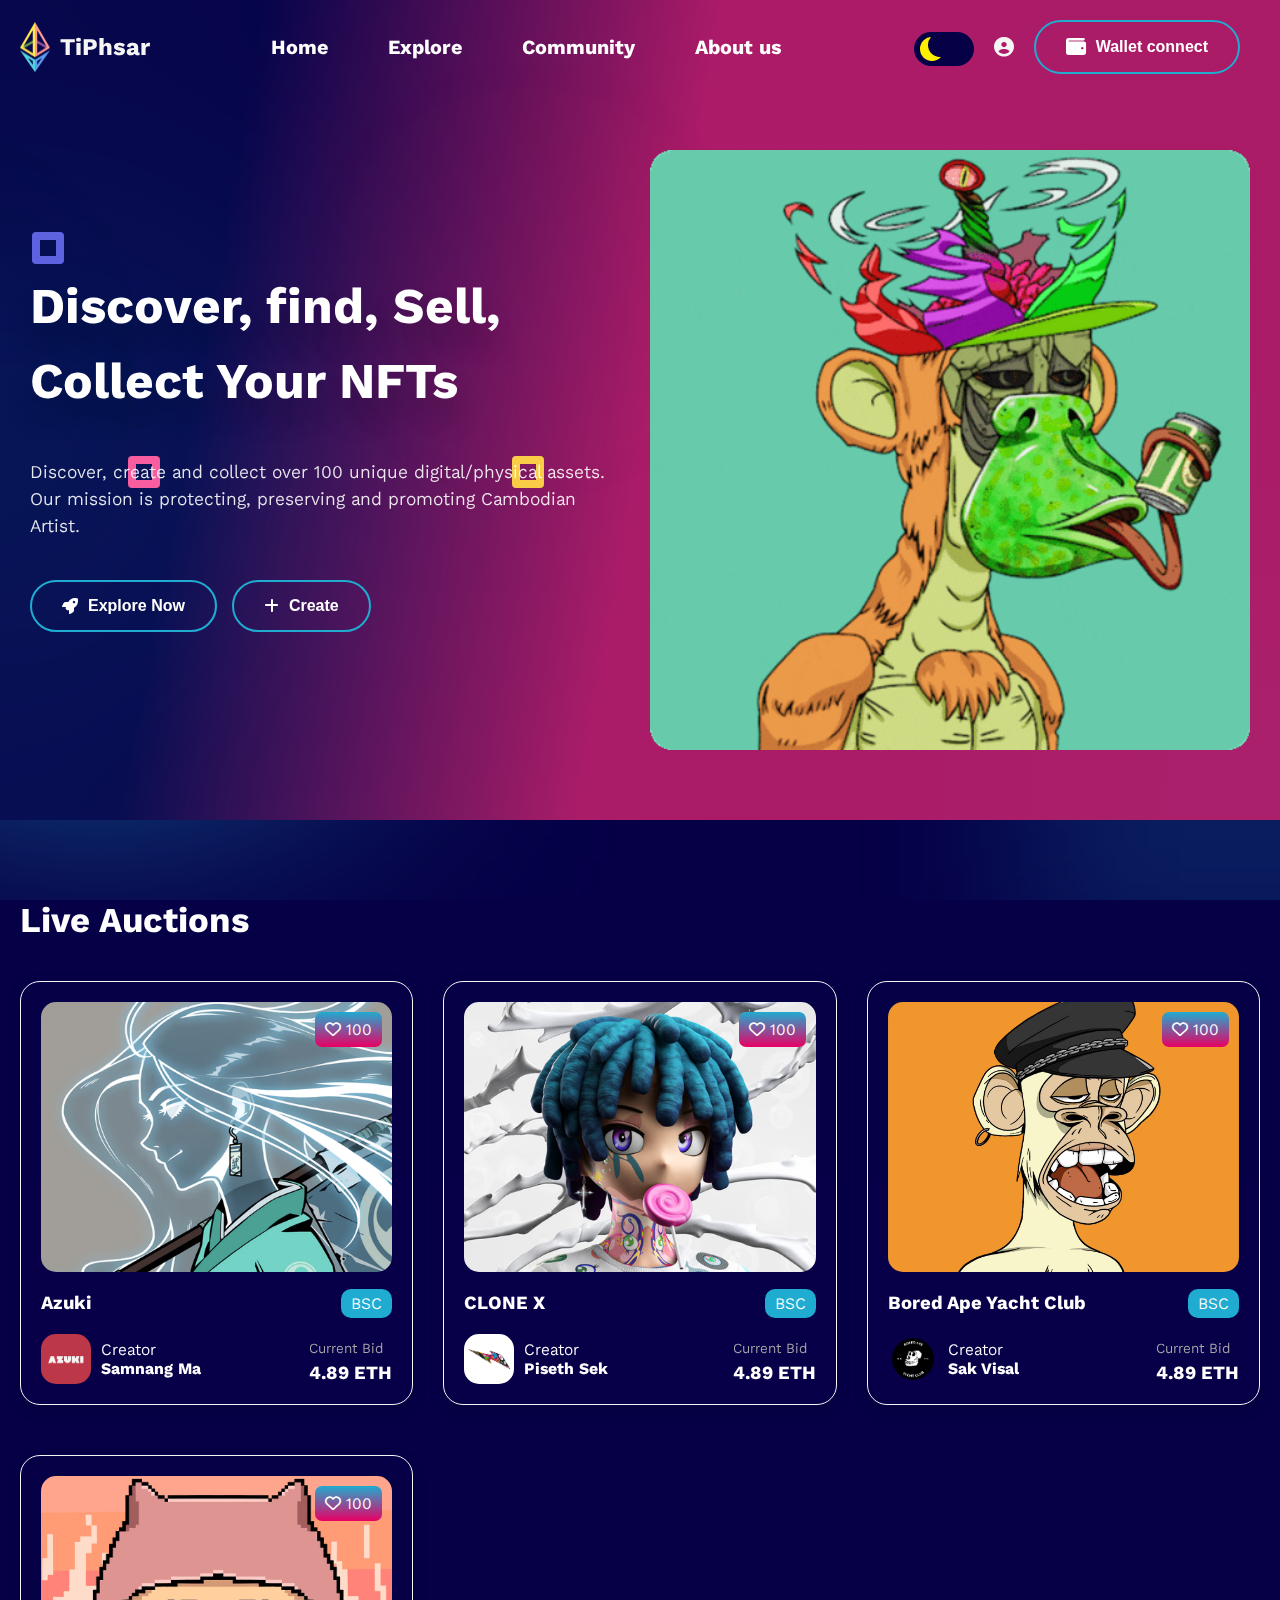
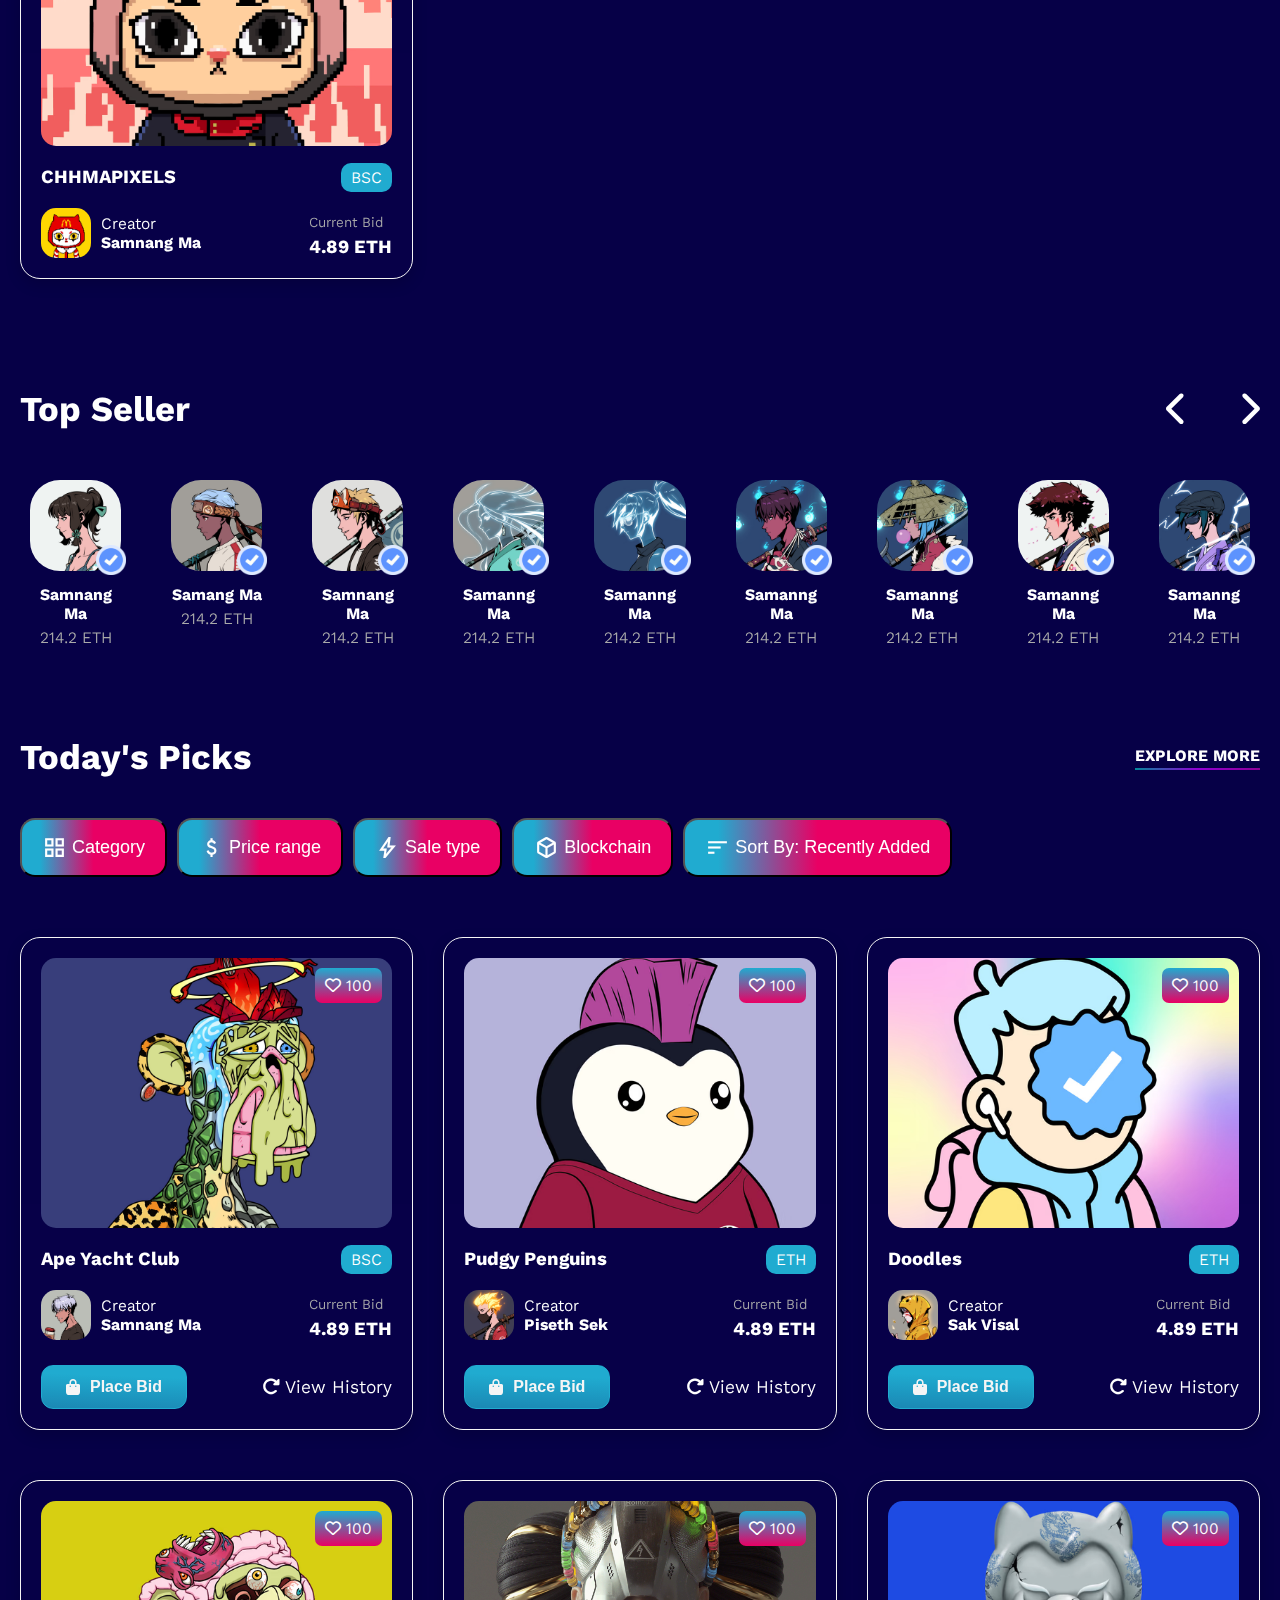
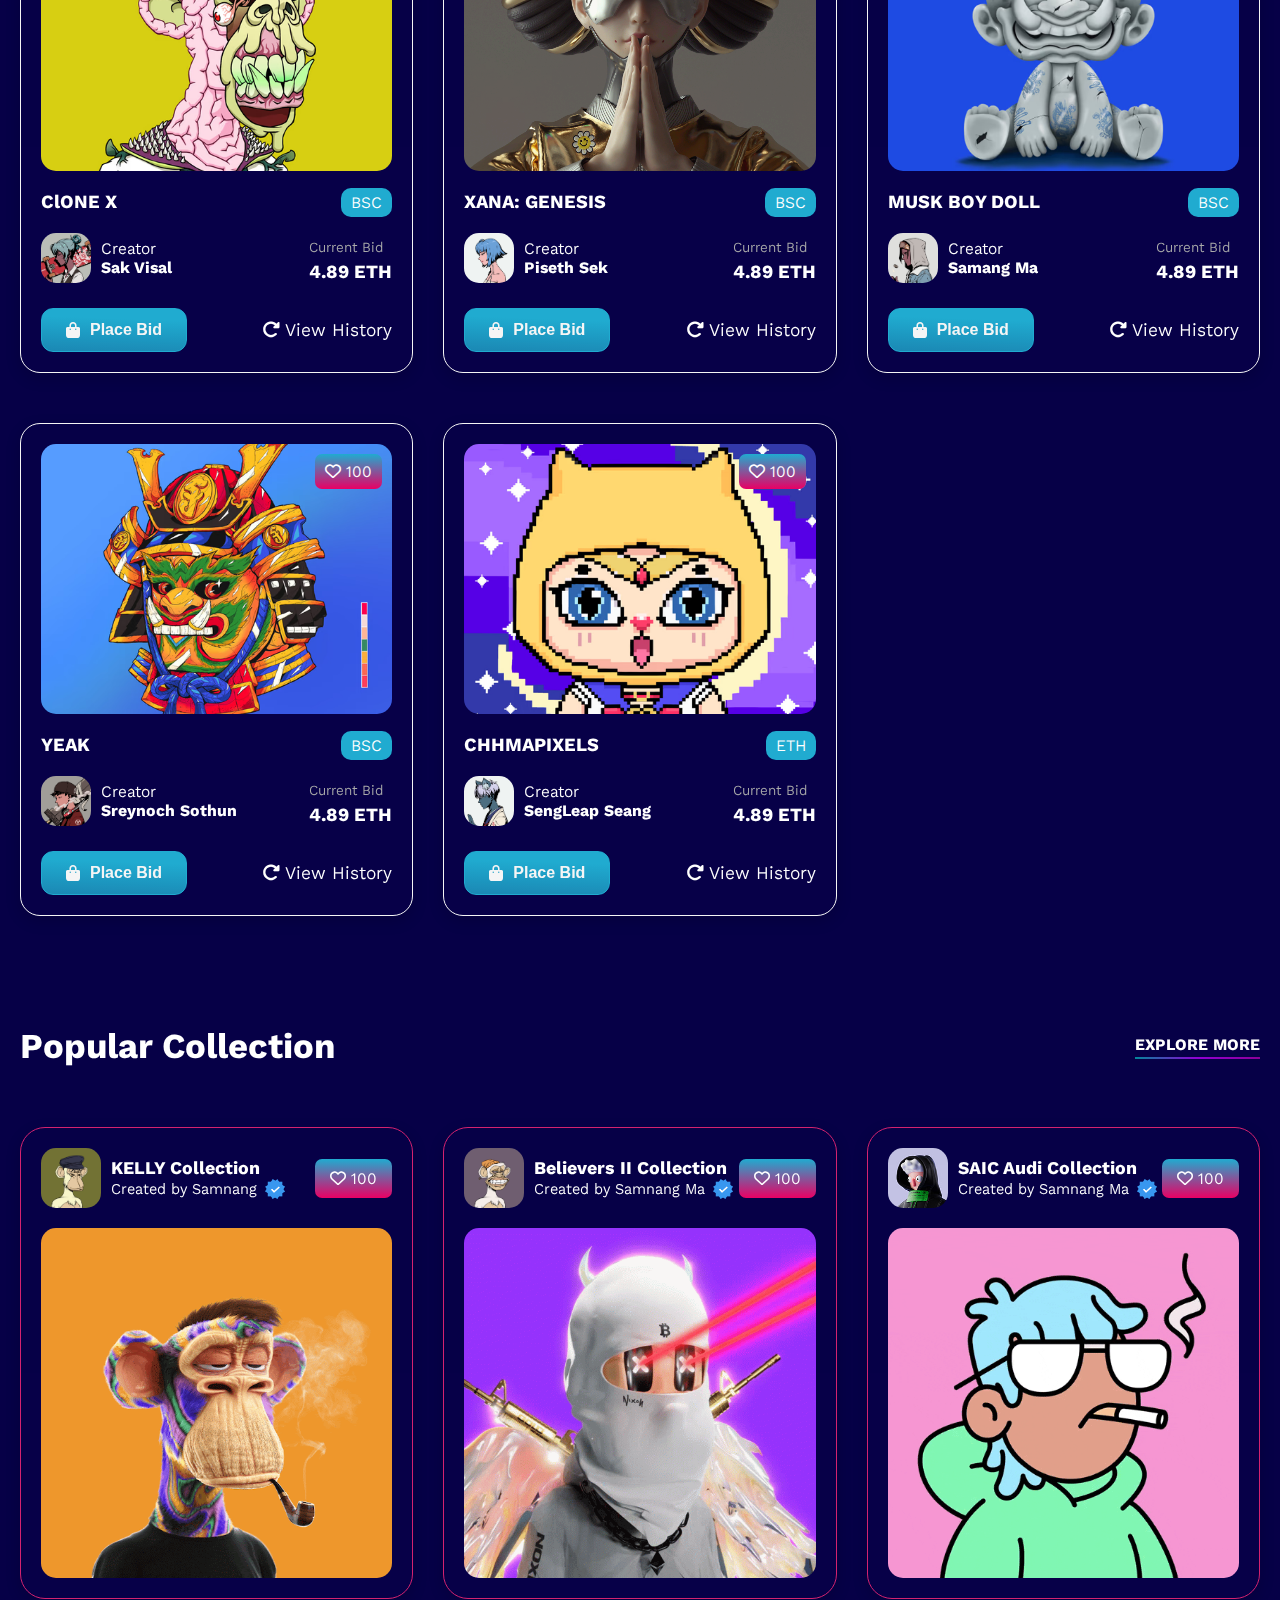
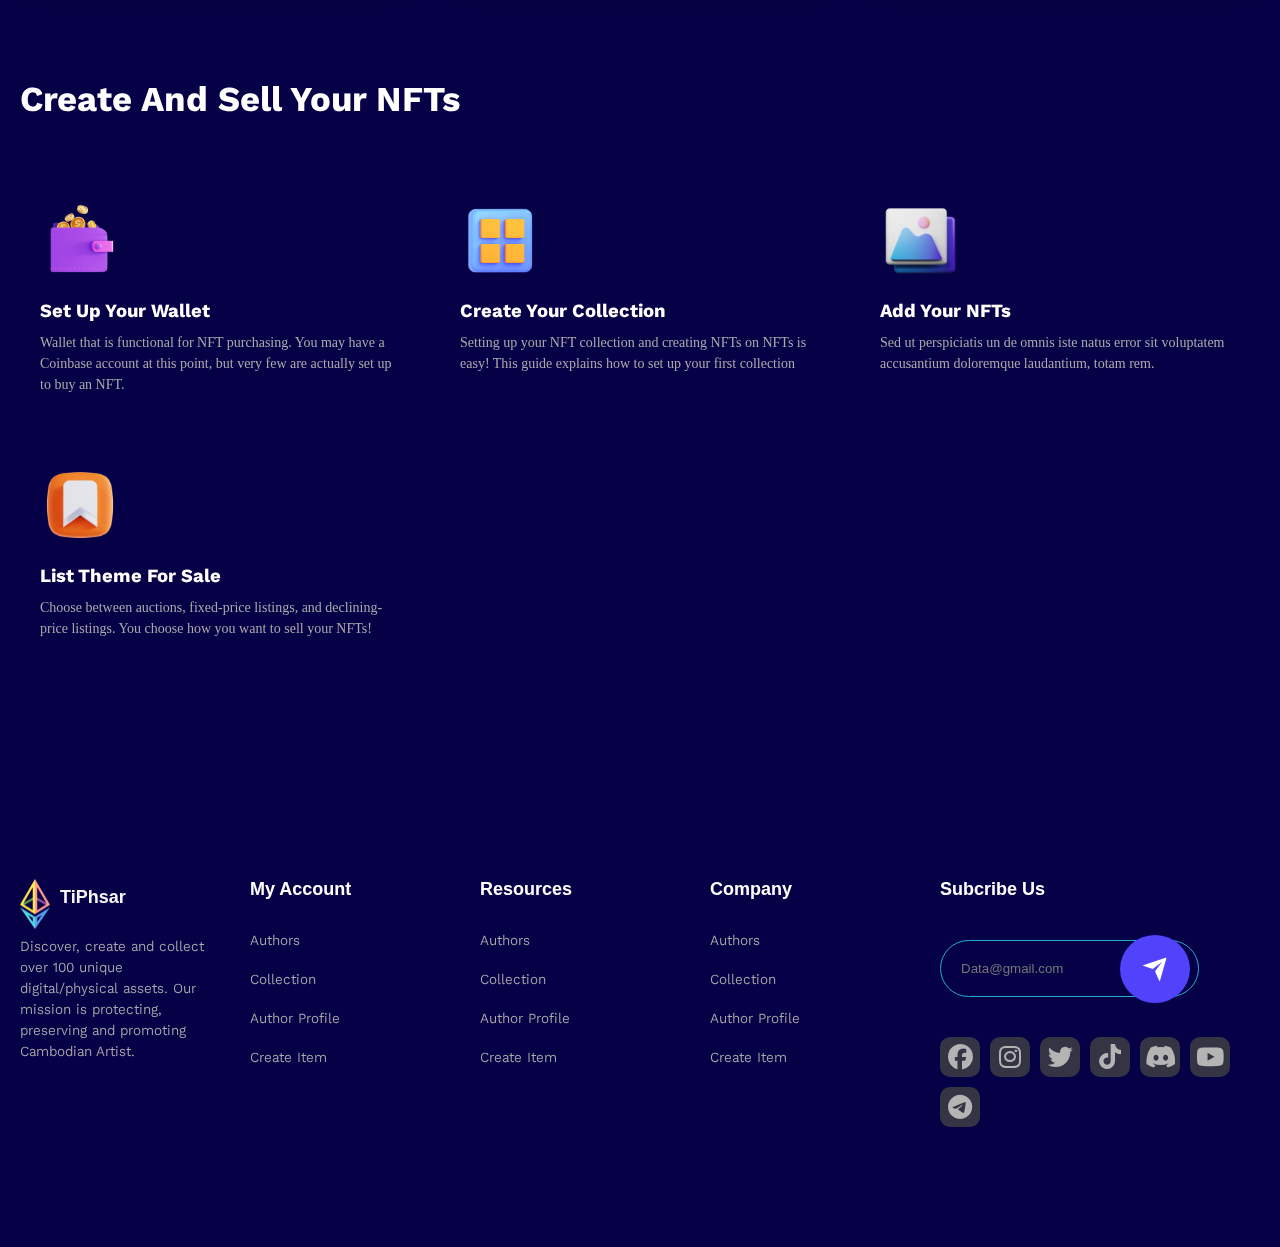
==== commit 5aabfcf9: "change color for light mode" ====
--- a/index.html
+++ b/index.html
@@ -79,7 +79,7 @@
                   <span class="toggle-slide"></span>
               </label>
             </div>
-            <a href="./login.html"><i class="fa-solid fa-circle-user fa-3x"></i></a>
+            <a href="./login.html"><i class="fa-solid fa-circle-user fa-3x" style="color: whitesmoke;"></i></a>
             <!-- <i class="fa-solid fa-circle-user fa-3x"><a href="./login.html"></a></i> -->
             <button onclick="window.location.href = 'wallet connect/walletconnect.html';" class="btn"><i class="fa-solid fa-wallet"></i><span>Wallet connect</span></button>
             
@@ -121,6 +121,7 @@
       </div>
    </div>
 
+   <main>
    <div class="container">
       <!-- Hero 1 -->
       <h2 class="title">Live Auctions</h2>
@@ -833,7 +834,7 @@
          </div>
       </div>
       </div>
-
+   </main>
  
    <!-- Footer -->
    <footer class="footer-container">
--- a/style.css
+++ b/style.css
@@ -57,9 +57,11 @@
    --outline-btn-hover: #20ABD0;
 
    --main-header-btn: #fff;
-    --main-header: #20ABD0; 
+    /* --main-header: #20ABD0;  */
+    --main-header: #060047 ; 
    /* --main-header: linear-gradient(45deg, #2e277d, #6e18a7); */
-   --header-bg-sticky: #20ABD0;
+   /* --header-bg-sticky: #20ABD0; */
+   --header-bg-sticky: #060047;
    --header-bg: linear-gradient(45deg, #2e277d, #6e18a7);
    --soft-bg: #838383; 
 }
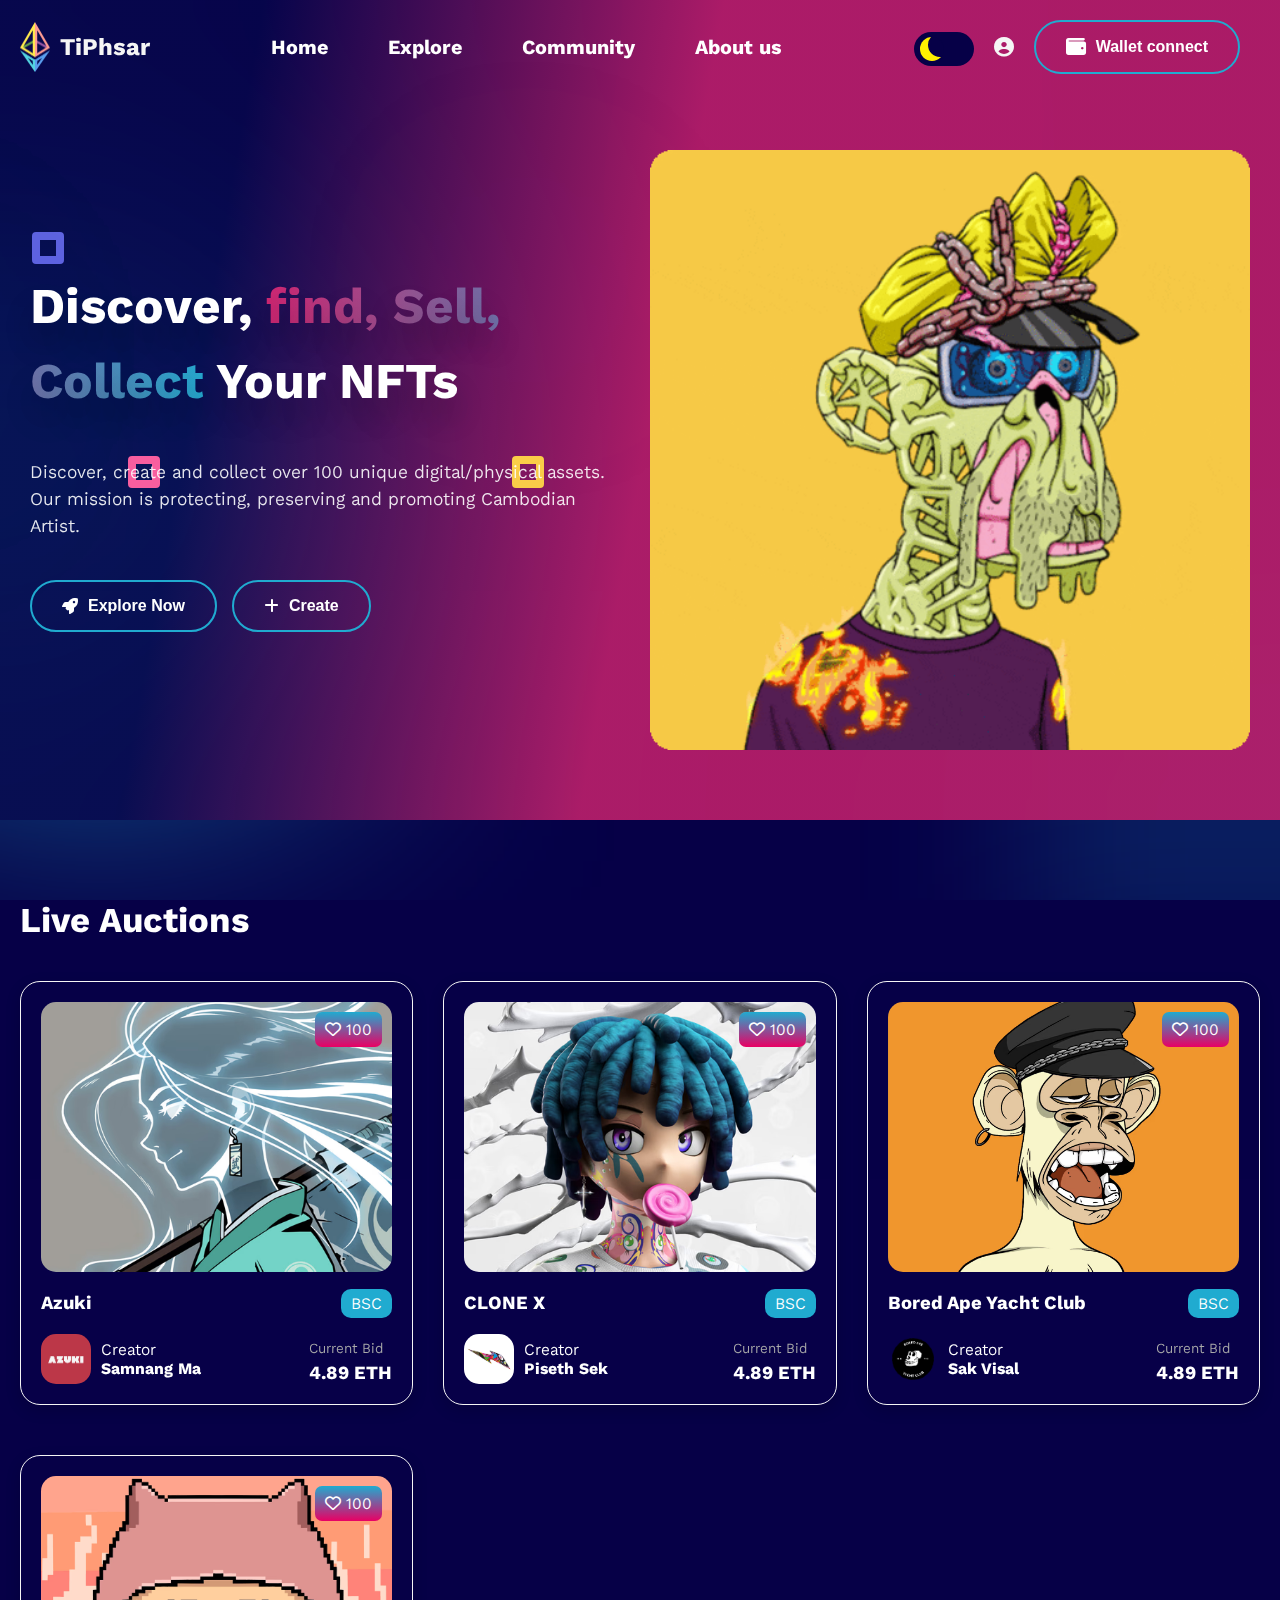
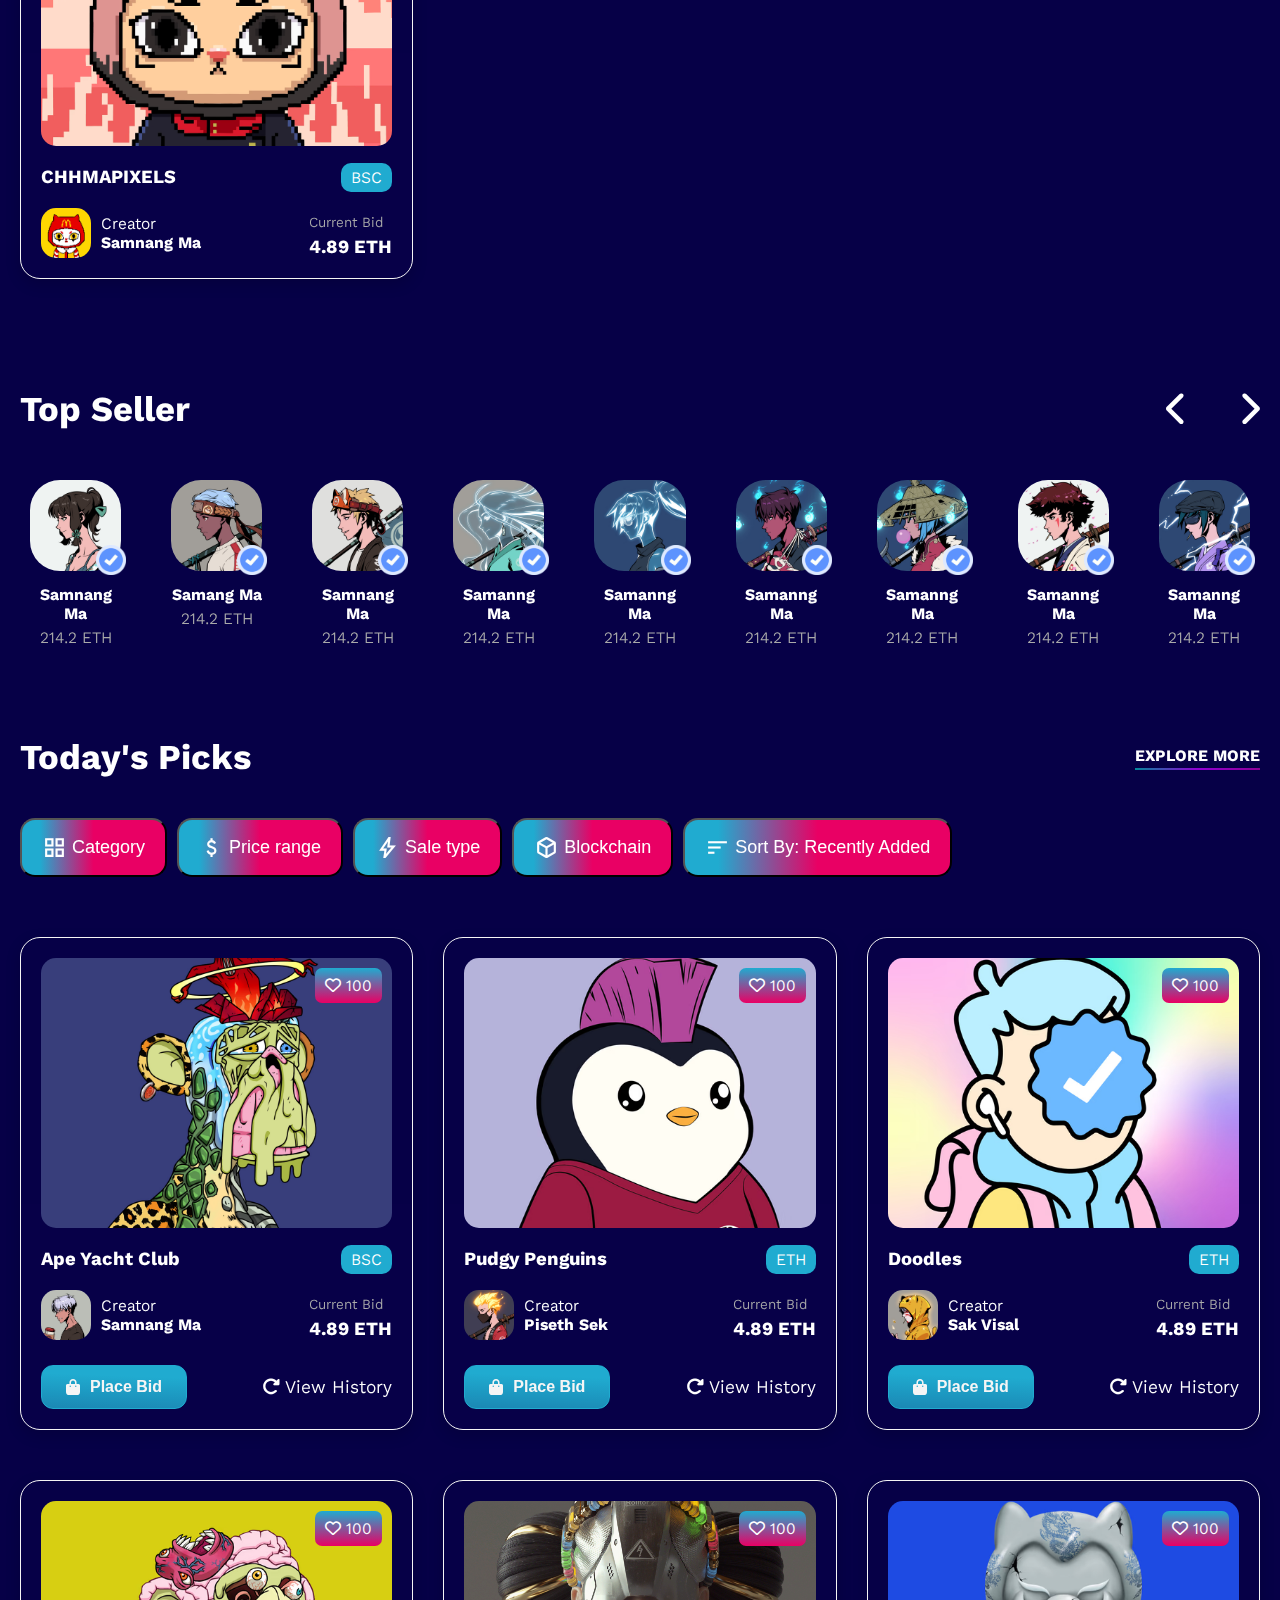
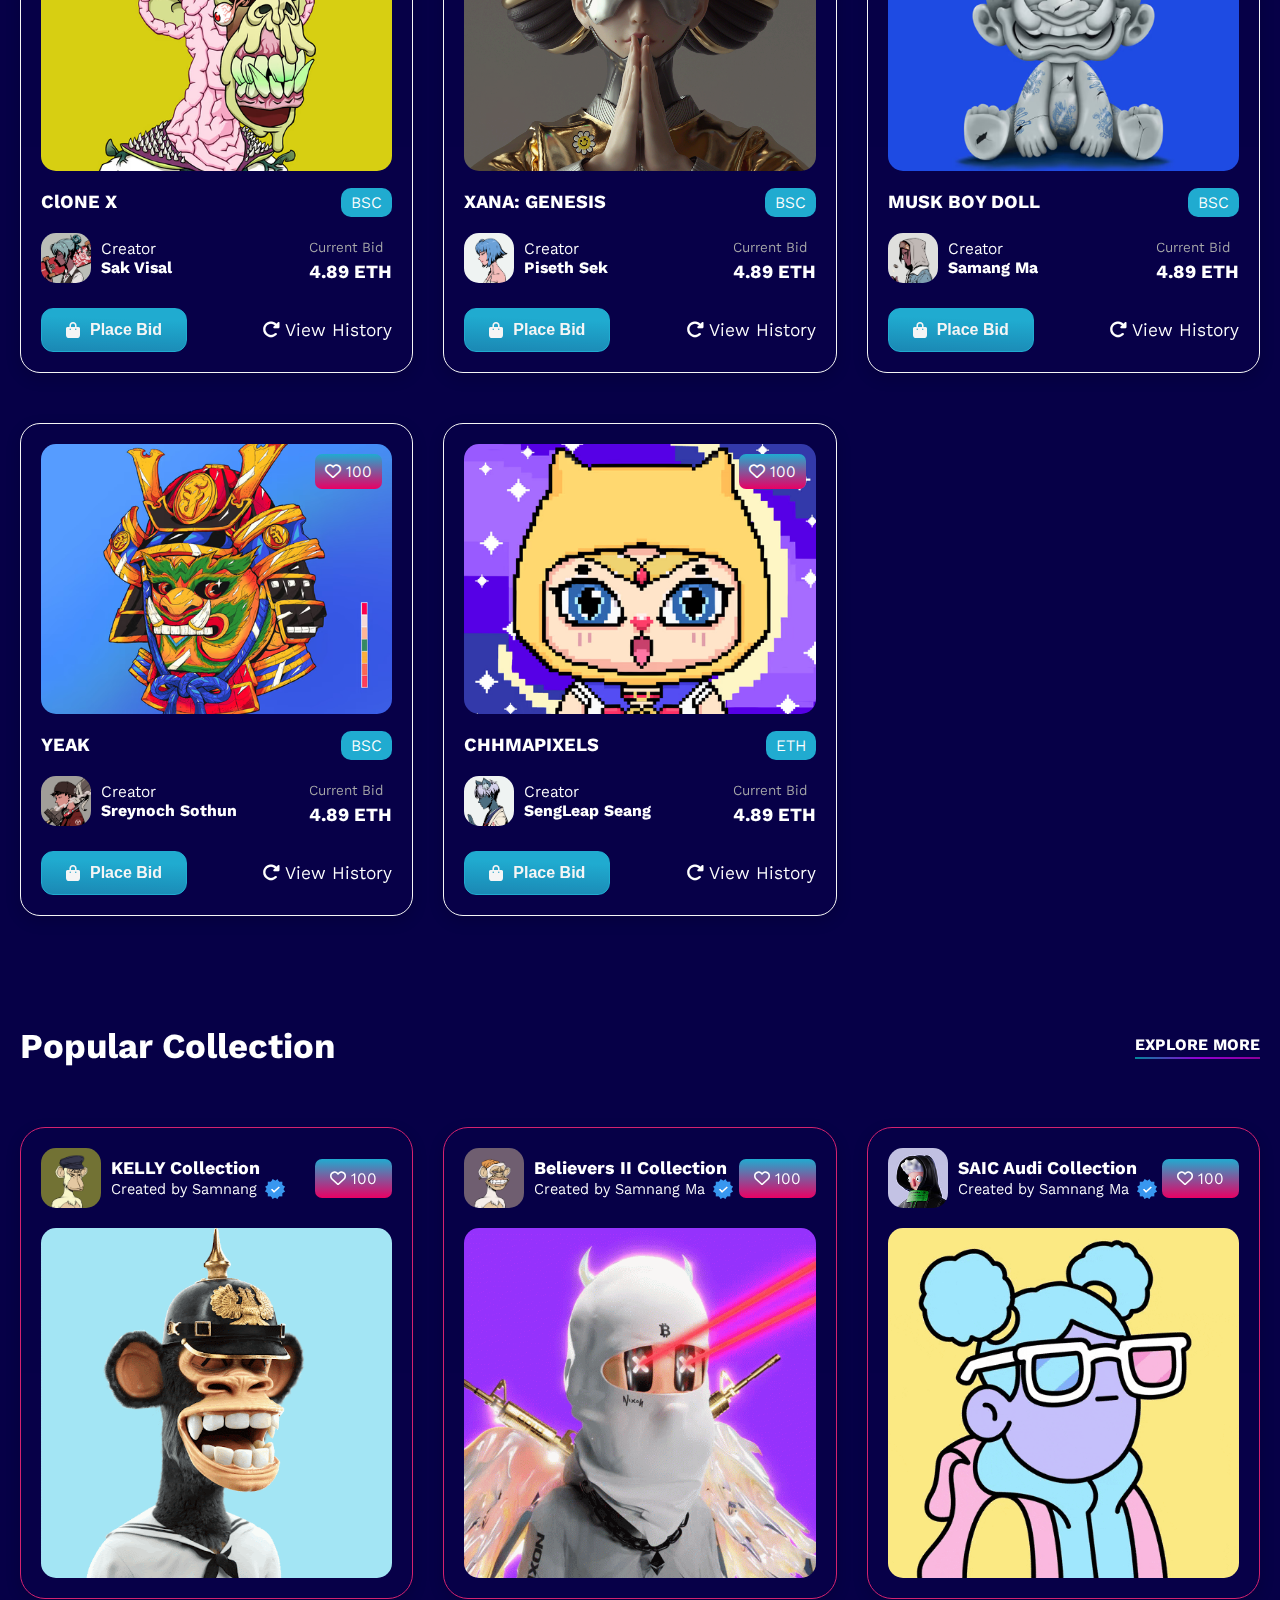
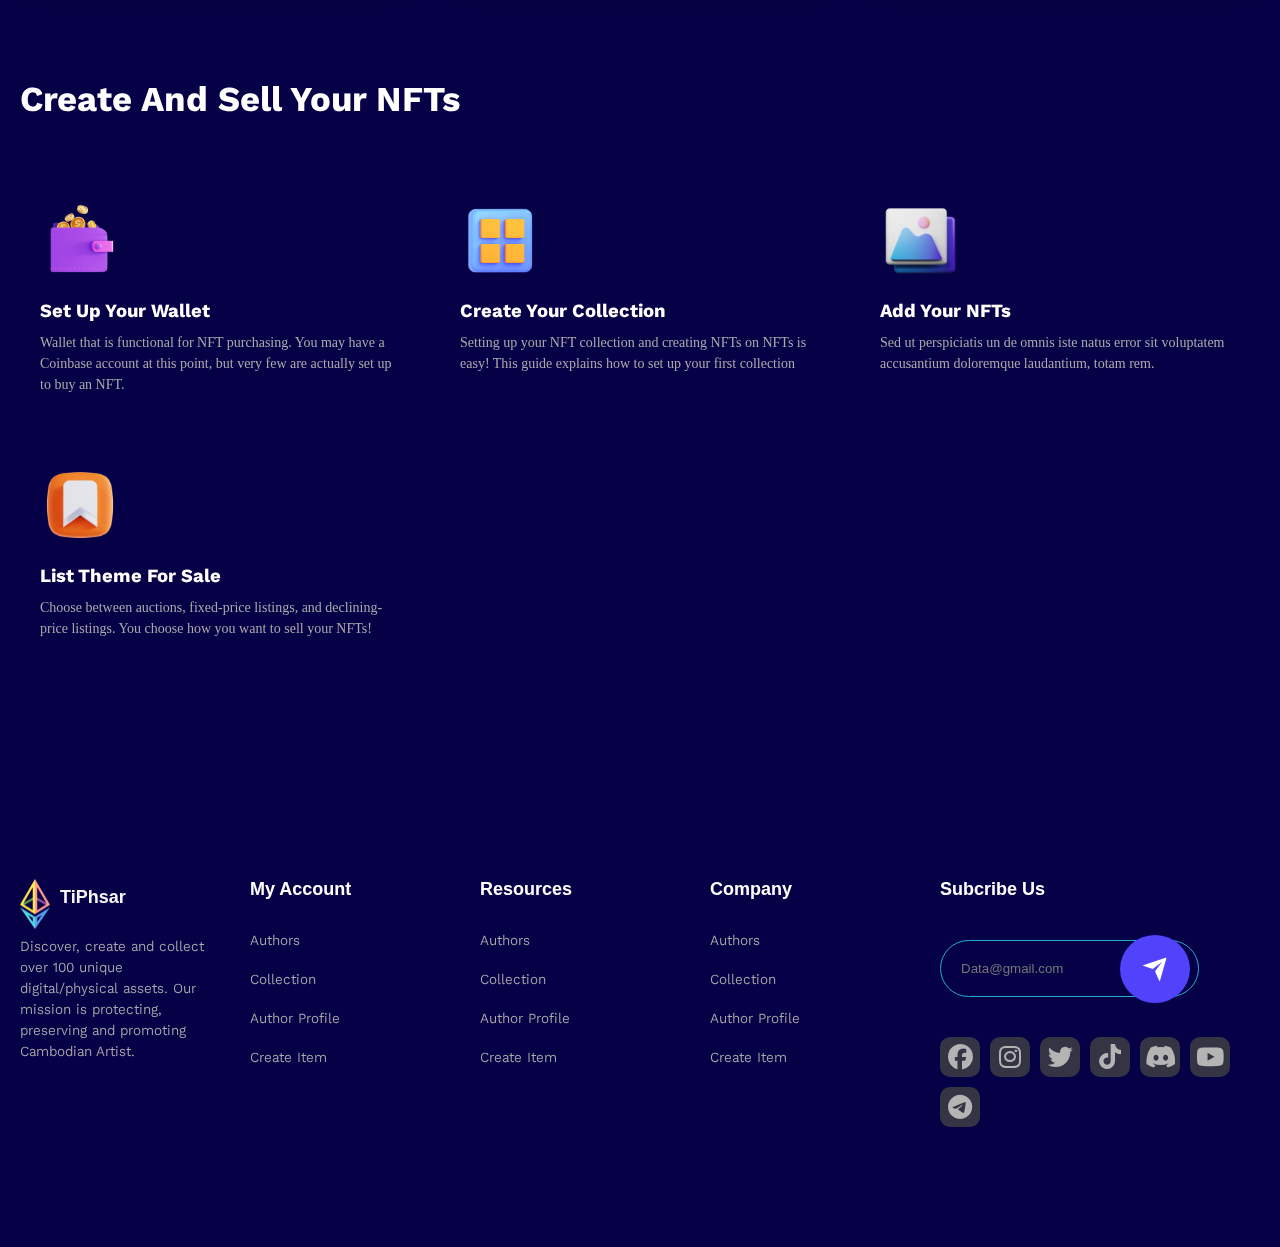
==== commit 5088c07f: "fix the color of the font" ====
--- a/index.html
+++ b/index.html
@@ -93,7 +93,7 @@
    <div class="main-bg">
       <div class="main-header">
          <div class="header-content">
-            <h2>Discover, find, Sell, Collect Your NFTs</h2>
+            <h2>Discover,<span> find, Sell, Collect </span> Your NFTs</h2>
             <p>Discover, create and collect over 100 unique digital/physical assets. Our mission is protecting, preserving and promoting Cambodian Artist.</p>
             <h2></h2>
             <div class="cta">
